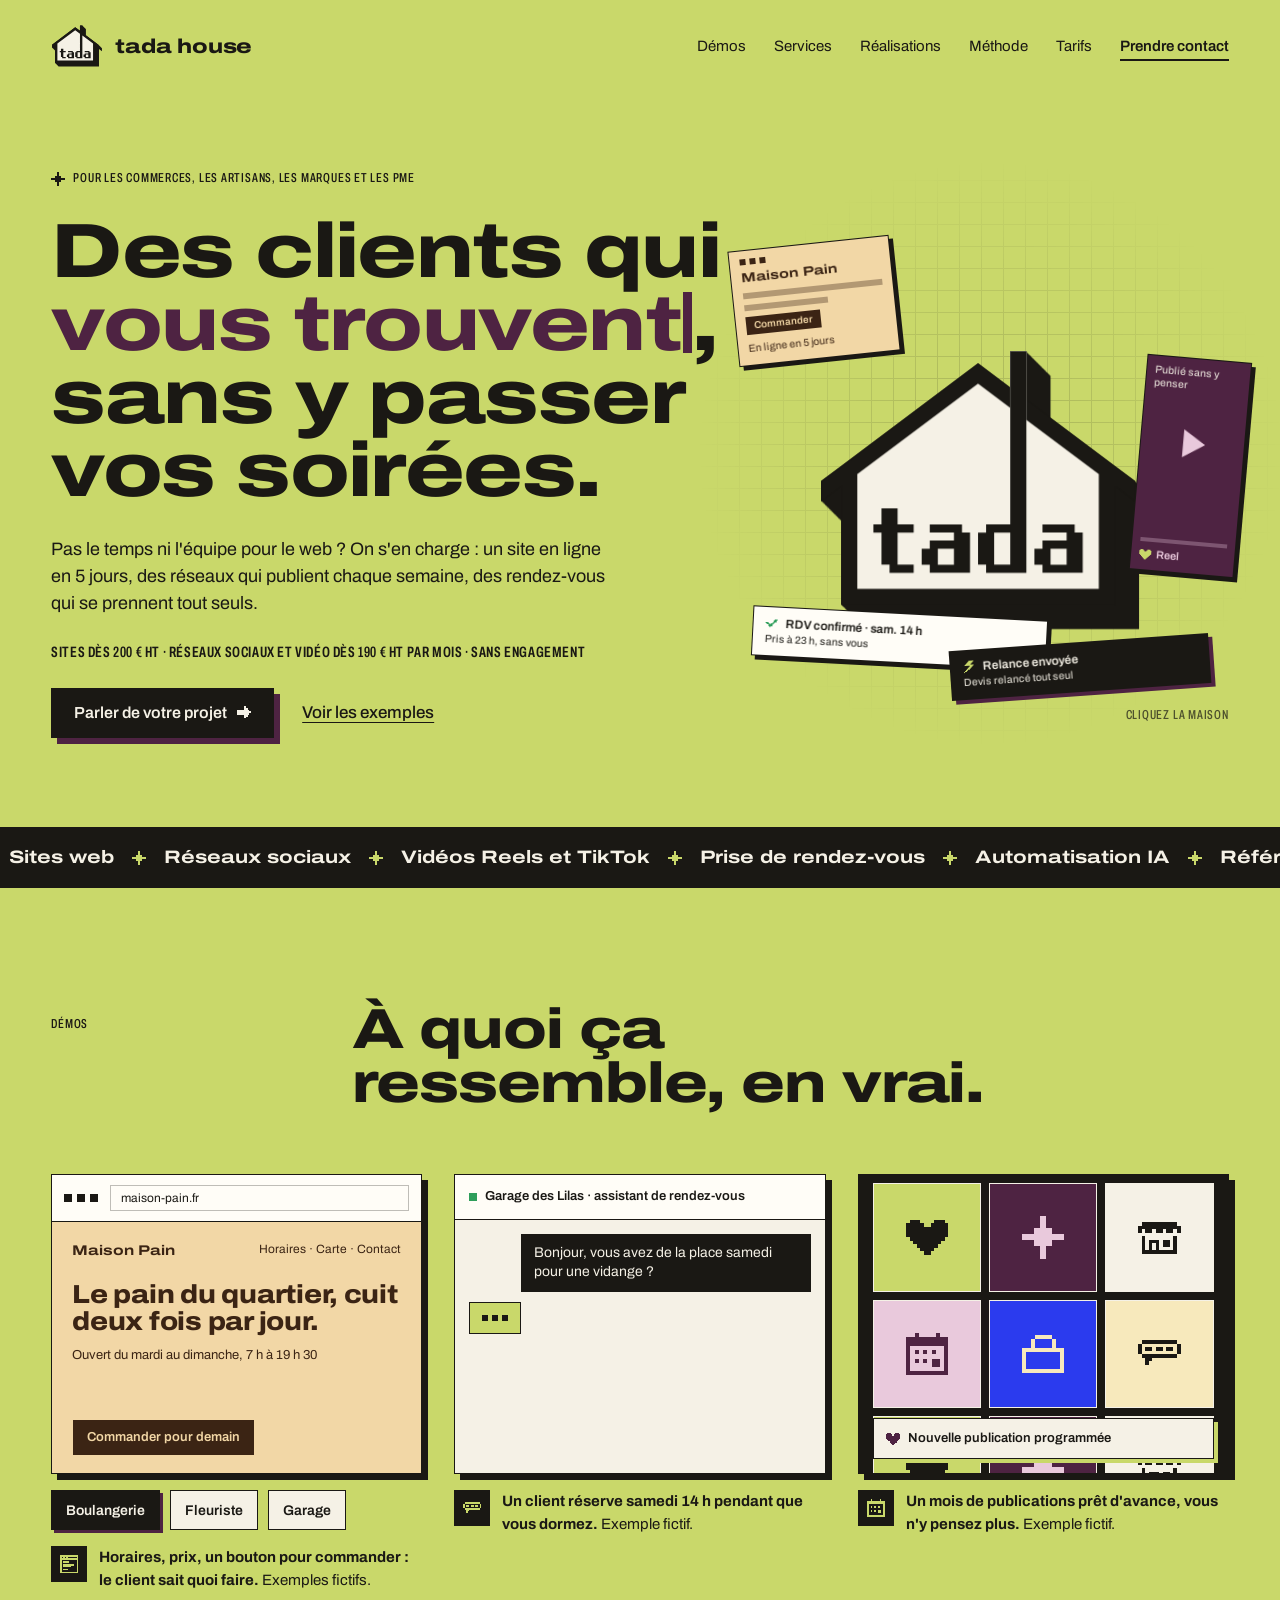
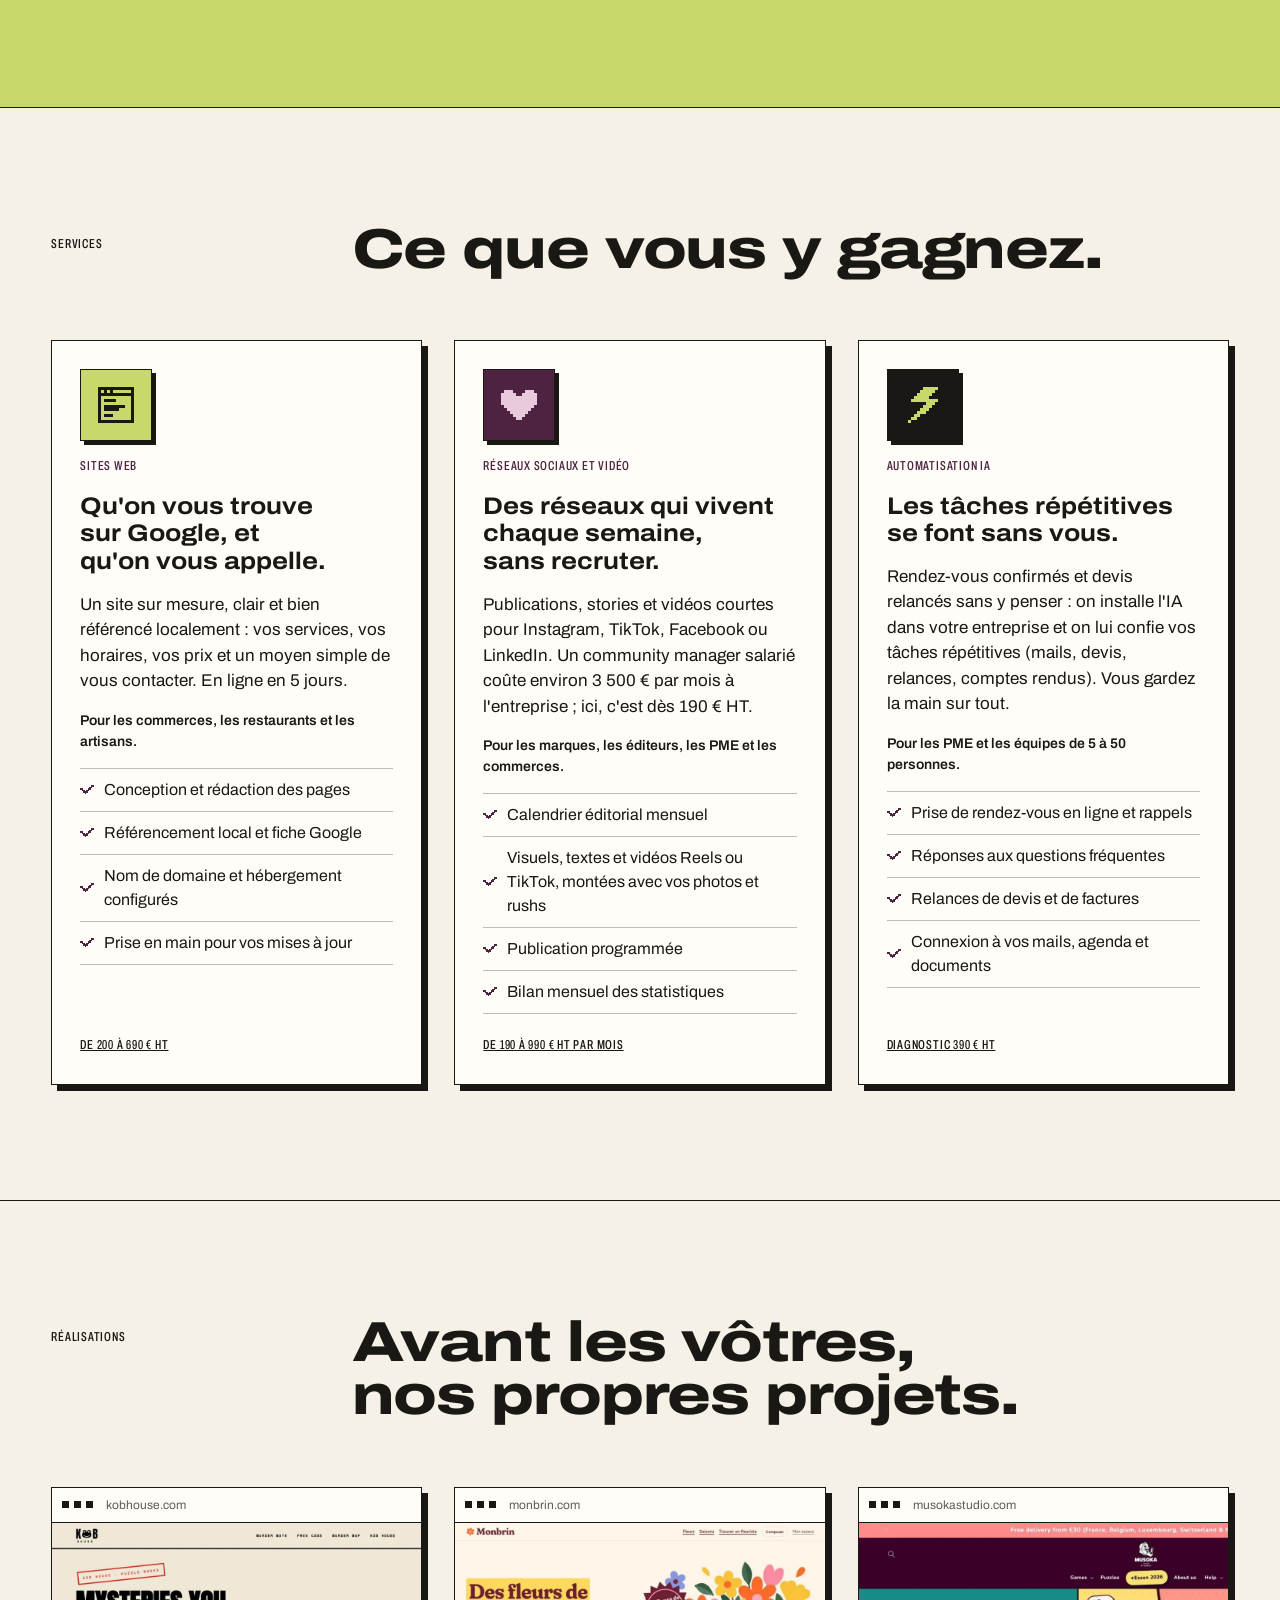
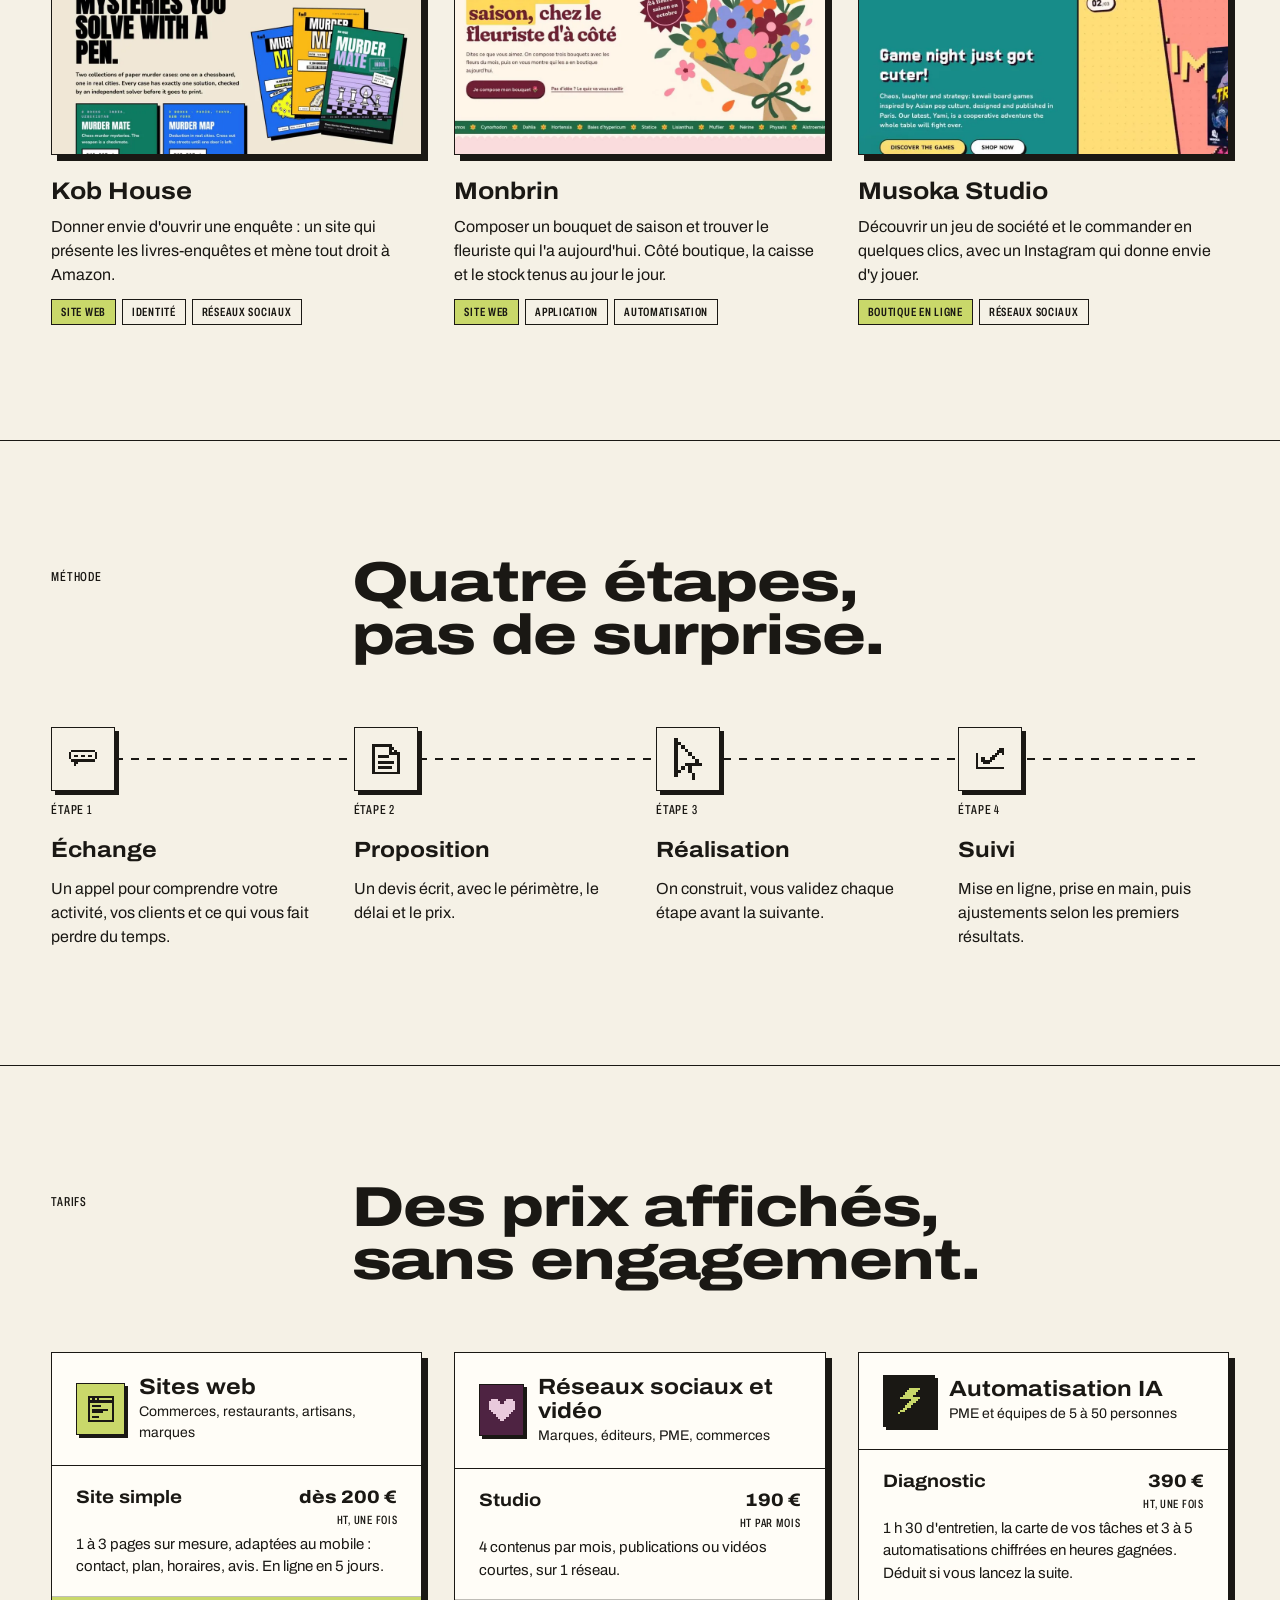
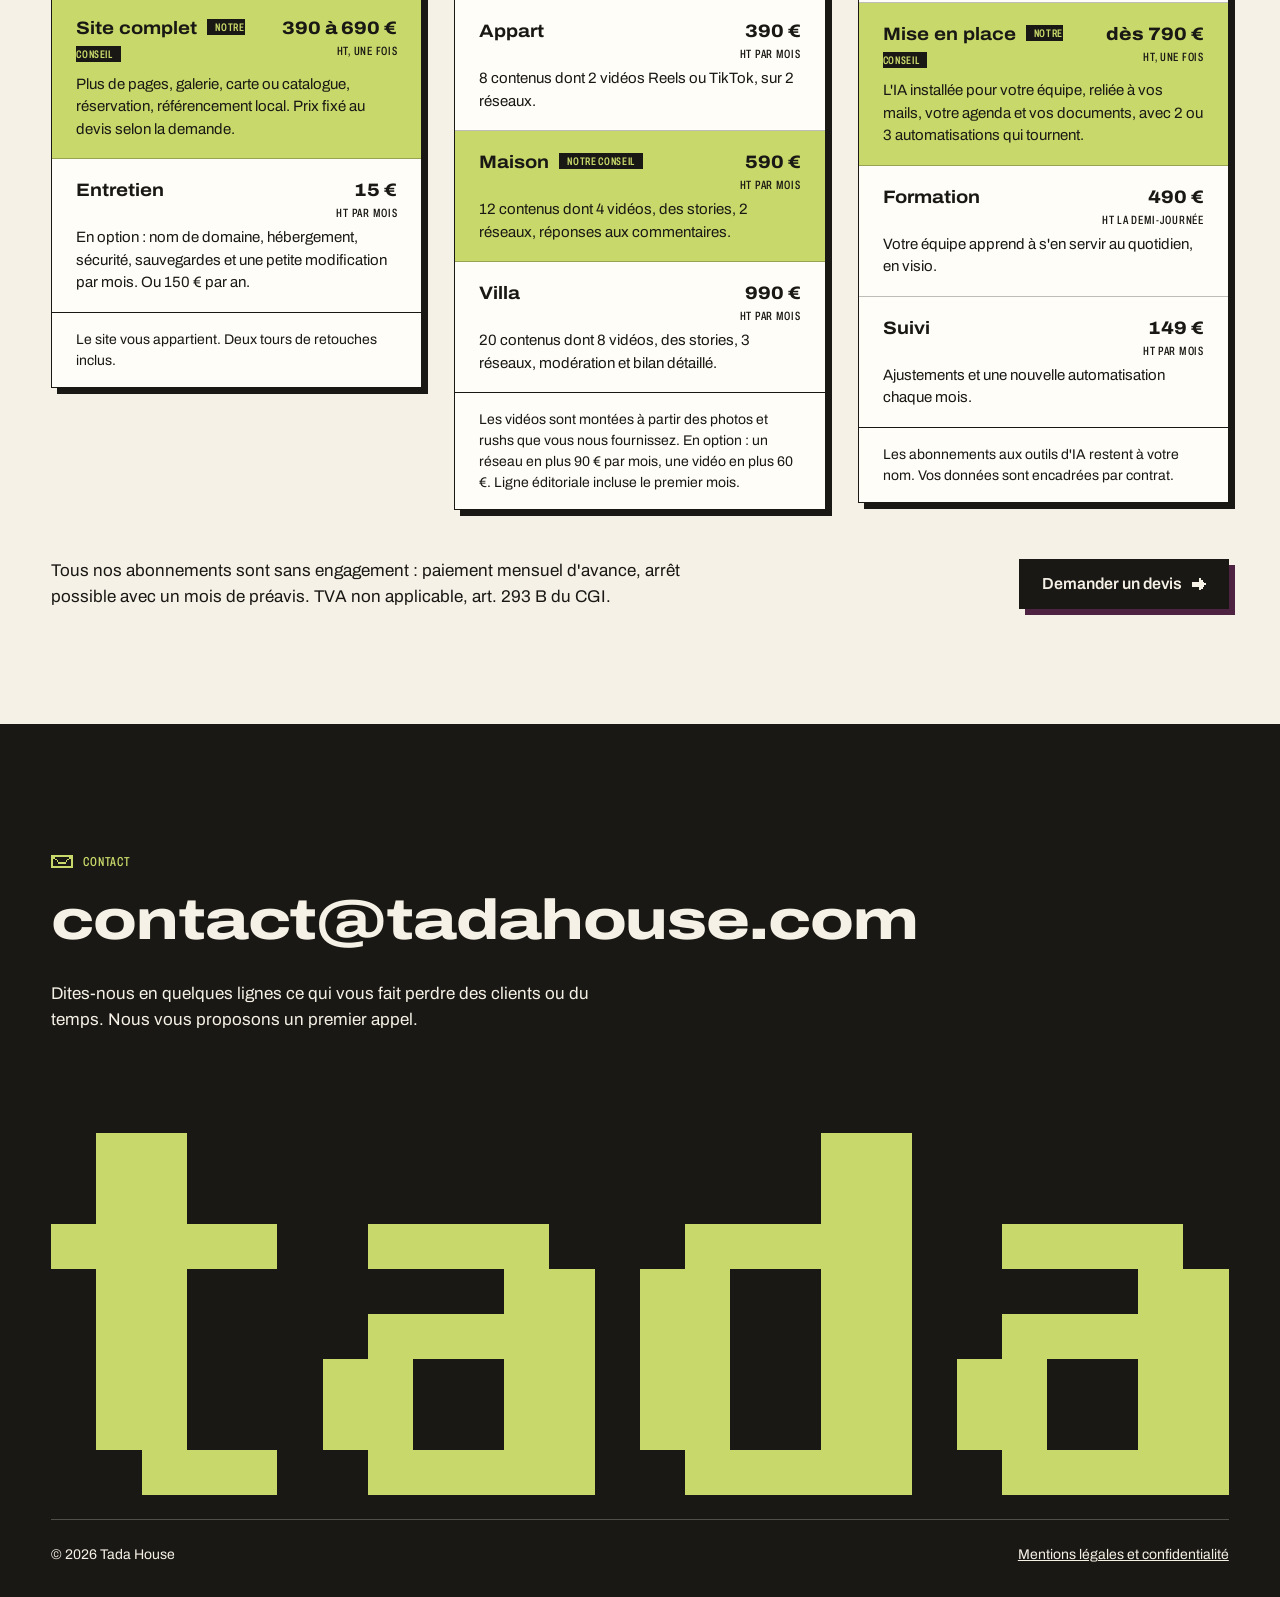
==== index.html @ f60d25a6 "Site vitrine Tada House, version 6 Co-Authored-By: Claude Opus 5.5 <noreply@anthropic.com> Claude-Se" ====
<!doctype html>
<html lang="fr">
<head>
<meta charset="utf-8">
<meta name="viewport" content="width=device-width, initial-scale=1">
<title>Tada House, sites web, réseaux sociaux et automatisation pour petites entreprises</title>
<meta name="description" content="Tada House crée les sites web, gère les réseaux sociaux et automatise la prise de rendez-vous des commerces, artisans et indépendants. Un seul interlocuteur.">
<link rel="canonical" href="https://tadahouse.com/">
<link rel="preload" href="/assets/fonts/archivo.woff2" as="font" type="font/woff2" crossorigin>
<link rel="stylesheet" href="/assets/style.css">
<link rel="icon" href="/favicon.svg" type="image/svg+xml">
<link rel="icon" href="/favicon-32.png" sizes="32x32" type="image/png">
<link rel="apple-touch-icon" href="/apple-touch-icon.png">
<meta name="theme-color" content="#C9D86A">
<meta property="og:type" content="website">
<meta property="og:locale" content="fr_FR">
<meta property="og:site_name" content="Tada House">
<meta property="og:title" content="Tada House, le numérique des petites entreprises">
<meta property="og:description" content="Sites web, réseaux sociaux et prise de rendez-vous automatisée pour les commerces, artisans et indépendants.">
<meta property="og:url" content="https://tadahouse.com/">
<meta property="og:image" content="https://tadahouse.com/assets/img/og.png">
<meta property="og:image:width" content="1200">
<meta property="og:image:height" content="630">
<meta name="twitter:card" content="summary_large_image">
<script type="application/ld+json">
{
  "@context": "https://schema.org",
  "@type": "Organization",
  "name": "Tada House",
  "url": "https://tadahouse.com/",
  "logo": "https://tadahouse.com/assets/img/icon-512.png",
  "email": "contact@tadahouse.com",
  "description": "Sites web, réseaux sociaux et automatisation pour les petites entreprises."
}
</script>
<script src="/assets/site.js" defer></script>
</head>
<body>
<a class="lien-evitement" href="#contenu">Aller au contenu</a>

<header class="accueil">
  <div class="conteneur entete">
    <a class="entete__logo" href="/" aria-label="Tada House, accueil">
      <img src="/assets/img/logo.svg" alt="" width="52" height="52">
      <span class="entete__nom">tada house</span>
    </a>
    <nav class="nav" aria-label="Navigation principale">
      <a class="nav__secondaire" href="#demos">Démos</a>
      <a class="nav__secondaire" href="#services">Services</a>
      <a class="nav__secondaire" href="#realisations">Réalisations</a>
      <a class="nav__secondaire" href="#methode">Méthode</a>
      <a class="nav__secondaire" href="#tarifs">Tarifs</a>
      <a class="nav__action" href="#contact">Prendre contact</a>
    </nav>
  </div>
  <div class="conteneur accroche">
    <div class="accroche__titre">
      <p class="legende accroche__sur"><svg class="icone" viewBox="0 0 7 7" width="14" height="14" shape-rendering="crispEdges" aria-hidden="true" focusable="false"><path fill="currentColor" d="M3 0h1v1h-1zM3 1h1v1h-1zM2 2h3v1h-3zM0 3h7v1h-7zM2 4h3v1h-3zM3 5h1v1h-1zM3 6h1v1h-1z"/></svg> Pour les commerces, les artisans, les marques et les PME</p>
      <h1 class="titre">Des clients qui <span class="insecable"><span class="mot-change" data-mots="vous trouvent|réservent|vous suivent|reviennent">vous trouvent</span>,</span> sans y passer vos soirées.</h1>
      <div class="accroche__texte">
        <p>Pas le temps ni l'équipe pour le web ? On s'en charge : un site en ligne en 5 jours, des réseaux qui publient chaque semaine, des rendez-vous qui se prennent tout seuls.</p>
        <p class="accroche__prix">Sites dès 200 € HT · réseaux sociaux et vidéo dès 190 € HT par mois · sans engagement</p>
        <div class="actions">
          <a class="bouton" href="mailto:contact@tadahouse.com?subject=Mon%20projet">Parler de votre projet <svg class="icone" viewBox="0 0 8 7" width="16" height="14" shape-rendering="crispEdges" aria-hidden="true" focusable="false"><path fill="currentColor" d="M4 0h1v1h-1zM4 1h2v1h-2zM0 2h7v1h-7zM0 3h8v1h-8zM0 4h7v1h-7zM4 5h2v1h-2zM4 6h1v1h-1z"/></svg></a>
          <a href="#demos">Voir les exemples</a>
        </div>
      </div>
    </div>
    <div class="scene joue" data-scene style="--cheminee-x: 55.91%; --cheminee-y: 28.67%">
      <span class="scene__grille" aria-hidden="true"></span>
      <button class="scene__maison" type="button" data-confettis data-rejouer aria-label="Tada ! Rejouer l'animation"><svg class="maison-anim" viewBox="-4 -9 45 43.5" role="img" aria-label="Logo Tada House"><path class="m-volume" fill="var(--noir)" d="M0.00,12.75 L-2.50,14.62 L-2.50,17.12 L-2.40,17.05 L-2.40,17.23 L-2.30,17.15 L-2.30,17.32 L-2.20,17.25 L-2.20,17.43 L-2.10,17.35 L-2.10,17.52 L-2.00,17.45 L-2.00,17.62 L-1.90,17.55 L-1.90,17.73 L-1.80,17.65 L-1.80,17.82 L-1.70,17.75 L-1.70,17.93 L-1.60,17.85 L-1.60,18.02 L-1.50,17.95 L-1.50,18.12 L-1.40,18.05 L-1.40,18.23 L-1.30,18.15 L-1.30,18.32 L-1.20,18.25 L-1.20,18.43 L-1.10,18.35 L-1.10,18.52 L-1.00,18.45 L-1.00,18.62 L-0.90,18.55 L-0.90,18.73 L-0.80,18.65 L-0.80,18.82 L-0.70,18.75 L-0.70,18.93 L-0.60,18.85 L-0.60,19.02 L-0.50,18.95 L-0.50,19.12 L-0.40,19.05 L-0.40,19.23 L-0.30,19.15 L-0.30,19.32 L-0.20,19.25 L-0.20,19.43 L-0.10,19.35 L-0.10,19.52 L0.00,19.45 L0.00,19.62 L0.00,30.00 L0.10,30.00 L0.10,30.10 L0.20,30.10 L0.20,30.20 L0.30,30.20 L0.30,30.30 L0.40,30.30 L0.40,30.40 L0.50,30.40 L0.50,30.50 L0.60,30.50 L0.60,30.60 L0.70,30.60 L0.70,30.70 L0.80,30.70 L0.80,30.80 L0.90,30.80 L0.90,30.90 L1.00,30.90 L1.00,31.00 L1.10,31.00 L1.10,31.10 L1.20,31.10 L1.20,31.20 L1.30,31.20 L1.30,31.30 L1.40,31.30 L1.40,31.40 L1.50,31.40 L1.50,31.50 L1.60,31.50 L1.60,31.60 L1.70,31.60 L1.70,31.70 L1.80,31.70 L1.80,31.80 L1.90,31.80 L1.90,31.90 L2.00,31.90 L2.00,32.00 L2.10,32.00 L2.10,32.10 L2.20,32.10 L2.20,32.20 L2.30,32.20 L2.30,32.30 L2.40,32.30 L2.40,32.40 L2.50,32.40 L2.50,32.50 L2.60,32.50 L2.60,32.60 L2.70,32.60 L2.70,32.70 L2.80,32.70 L2.80,32.80 L2.90,32.80 L2.90,32.90 L3.00,32.90 L3.00,33.00 L37.00,33.00 L37.00,18.25 L39.50,20.12 L39.50,17.62 L39.40,17.55 L39.40,17.52 L39.30,17.45 L39.30,17.43 L39.20,17.35 L39.20,17.32 L39.10,17.25 L39.10,17.23 L39.00,17.15 L39.00,17.12 L38.90,17.05 L38.90,17.02 L38.80,16.95 L38.80,16.93 L38.70,16.85 L38.70,16.82 L38.60,16.75 L38.60,16.73 L38.50,16.65 L38.50,16.62 L38.40,16.55 L38.40,16.52 L38.30,16.45 L38.30,16.43 L38.20,16.35 L38.20,16.32 L38.10,16.25 L38.10,16.23 L38.00,16.15 L38.00,16.12 L37.90,16.05 L37.90,16.02 L37.80,15.95 L37.80,15.93 L37.70,15.85 L37.70,15.82 L37.60,15.75 L37.60,15.72 L37.50,15.65 L37.50,15.62 L37.40,15.55 L37.40,15.53 L37.30,15.45 L37.30,15.43 L37.20,15.35 L37.20,15.32 L37.10,15.25 L37.10,15.22 L37.00,15.15 L37.00,15.12 L36.90,15.05 L36.90,15.03 L36.80,14.95 L36.80,14.93 L36.70,14.85 L36.70,14.82 L36.60,14.75 L36.60,14.72 L36.50,14.65 L36.50,14.62 L34.00,12.75 L26.00,6.75 L26.00,1.50 L25.90,1.50 L25.90,1.40 L25.80,1.40 L25.80,1.30 L25.70,1.30 L25.70,1.20 L25.60,1.20 L25.60,1.10 L25.50,1.10 L25.50,1.00 L25.40,1.00 L25.40,0.90 L25.30,0.90 L25.30,0.80 L25.20,0.80 L25.20,0.70 L25.10,0.70 L25.10,0.60 L25.00,0.60 L25.00,0.50 L24.90,0.50 L24.90,0.40 L24.80,0.40 L24.80,0.30 L24.70,0.30 L24.70,0.20 L24.60,0.20 L24.60,0.10 L24.50,0.10 L24.50,0.00 L24.40,0.00 L24.40,-0.10 L24.30,-0.10 L24.30,-0.20 L24.20,-0.20 L24.20,-0.30 L24.10,-0.30 L24.10,-0.40 L24.00,-0.40 L24.00,-0.50 L23.90,-0.50 L23.90,-0.60 L23.80,-0.60 L23.80,-0.70 L23.70,-0.70 L23.70,-0.80 L23.60,-0.80 L23.60,-0.90 L23.50,-0.90 L23.50,-1.00 L23.40,-1.00 L23.40,-1.10 L23.30,-1.10 L23.30,-1.20 L23.20,-1.20 L23.20,-1.30 L23.10,-1.30 L23.10,-1.40 L23.00,-1.40 L23.00,-1.50 L21.00,-1.50 L21.00,3.00 L17.00,0.00Z"/><path class="m-contour" fill="var(--noir)" d="M23.00,-1.50 L21.00,-1.50 L21.00,3.00 L17.00,0.00 L0.00,12.75 L-2.50,14.62 L-2.50,17.12 L0.00,15.25 L0.00,30.00 L34.00,30.00 L34.00,15.25 L36.50,17.12 L36.50,14.62 L34.00,12.75 L23.00,4.50Z"/><path class="m-facade" fill="var(--creme)" fill-rule="evenodd" d="M32.00,13.75 L23.00,7.00 L23.00,-1.50 L21.00,-1.50 L21.00,5.50 L17.00,2.50 L2.00,13.75 L2.00,28.00 L32.00,28.00Z"/><path class="m-lettre m-lettre--1" fill="var(--noir)" d="M5.00,24.00 L5.00,25.00 L6.00,25.00 L6.00,26.00 L7.00,26.00 L8.00,26.00 L9.00,26.00 L9.00,25.00 L8.00,25.00 L7.00,25.00 L7.00,24.00 L7.00,23.00 L7.00,22.00 L7.00,21.00 L8.00,21.00 L9.00,21.00 L9.00,20.00 L8.00,20.00 L7.00,20.00 L7.00,19.00 L7.00,18.00 L6.00,18.00 L5.00,18.00 L5.00,19.00 L5.00,20.00 L4.00,20.00 L4.00,21.00 L5.00,21.00 L5.00,22.00 L5.00,23.00Z"/><path class="m-lettre m-lettre--2" fill="var(--noir)" d="M11.00,26.00 L12.00,26.00 L13.00,26.00 L14.00,26.00 L15.00,26.00 L16.00,26.00 L16.00,25.00 L16.00,24.00 L16.00,23.00 L16.00,22.00 L16.00,21.00 L15.00,21.00 L15.00,20.00 L14.00,20.00 L13.00,20.00 L12.00,20.00 L11.00,20.00 L11.00,21.00 L12.00,21.00 L13.00,21.00 L14.00,21.00 L14.00,22.00 L13.00,22.00 L12.00,22.00 L11.00,22.00 L11.00,23.00 L10.00,23.00 L10.00,24.00 L10.00,25.00 L11.00,25.00ZM14.00,23.00 L14.00,24.00 L14.00,25.00 L13.00,25.00 L12.00,25.00 L12.00,24.00 L12.00,23.00 L13.00,23.00Z"/><path class="m-lettre m-lettre--3" fill="var(--noir)" d="M21.00,18.50 L21.00,19.00 L21.00,20.00 L20.00,20.00 L19.00,20.00 L18.00,20.00 L18.00,21.00 L17.00,21.00 L17.00,22.00 L17.00,23.00 L17.00,24.00 L17.00,25.00 L18.00,25.00 L18.00,26.00 L19.00,26.00 L20.00,26.00 L21.00,26.00 L22.00,26.00 L23.00,26.00 L23.00,25.00 L23.00,24.00 L23.00,23.00 L23.00,22.00 L23.00,21.00 L23.00,20.00 L23.00,19.00 L23.00,18.50 L23.00,18.00 L23.00,-1.50 L21.00,-1.50 L21.00,18.00ZM19.00,21.00 L20.00,21.00 L21.00,21.00 L21.00,22.00 L21.00,23.00 L21.00,24.00 L21.00,25.00 L20.00,25.00 L19.00,25.00 L19.00,24.00 L19.00,23.00 L19.00,22.00Z"/><path class="m-lettre m-lettre--4" fill="var(--noir)" d="M28.00,26.00 L29.00,26.00 L30.00,26.00 L30.00,25.00 L30.00,24.00 L30.00,23.00 L30.00,22.00 L30.00,21.00 L29.00,21.00 L29.00,20.00 L28.00,20.00 L27.00,20.00 L26.00,20.00 L25.00,20.00 L25.00,21.00 L26.00,21.00 L27.00,21.00 L28.00,21.00 L28.00,22.00 L27.00,22.00 L26.00,22.00 L25.00,22.00 L25.00,23.00 L24.00,23.00 L24.00,24.00 L24.00,25.00 L25.00,25.00 L25.00,26.00 L26.00,26.00 L27.00,26.00ZM26.00,23.00 L27.00,23.00 L28.00,23.00 L28.00,24.00 L28.00,25.00 L27.00,25.00 L26.00,25.00 L26.00,24.00Z"/></svg></button>
      <span class="fumee" aria-hidden="true"><i></i><i></i><i></i><i></i></span>
      <span class="scene__tada" aria-hidden="true">tada!</span>
      <div class="flottant flottant--site" aria-hidden="true">
        <span class="fl-barre"><i></i><i></i><i></i></span>
        <b>Maison Pain</b>
        <span class="fl-ligne"></span><span class="fl-ligne fl-ligne--courte"></span>
        <span class="fl-bouton">Commander</span>
        <em class="fl-legende">En ligne en 5 jours</em>
      </div>
      <div class="flottant flottant--reel" aria-hidden="true">
        <span class="fl-play"></span>
        <em class="fl-legende">Publié sans y penser</em>
        <span class="fl-progression"><i></i></span>
        <span class="fl-coeur"><svg class="icone" viewBox="0 0 12 12" width="24" height="24" shape-rendering="crispEdges" aria-hidden="true" focusable="false"><path fill="currentColor" d="M1 1h3v1h-3zM8 1h3v1h-3zM0 2h5v1h-5zM7 2h5v1h-5zM0 3h12v1h-12zM0 4h12v1h-12zM0 5h12v1h-12zM1 6h10v1h-10zM2 7h8v1h-8zM3 8h6v1h-6zM4 9h4v1h-4zM5 10h2v1h-2z"/></svg> Reel</span>
      </div>
      <div class="flottant flottant--rdv" aria-hidden="true"><svg class="icone" viewBox="0 0 9 6" width="18" height="12" shape-rendering="crispEdges" aria-hidden="true" focusable="false"><path fill="currentColor" d="M7 0h2v1h-2zM6 1h2v1h-2zM0 2h2v1h-2zM5 2h2v1h-2zM1 3h2v1h-2zM4 3h2v1h-2zM2 4h3v1h-3zM3 5h1v1h-1z"/></svg> RDV confirmé · sam. 14 h<em class="fl-legende">Pris à 23 h, sans vous</em></div>
      <div class="flottant flottant--ia" aria-hidden="true"><svg class="icone" viewBox="0 0 12 12" width="24" height="24" shape-rendering="crispEdges" aria-hidden="true" focusable="false"><path fill="currentColor" d="M6 0h5v1h-5zM5 1h5v1h-5zM4 2h5v1h-5zM3 3h5v1h-5zM2 4h9v1h-9zM7 5h3v1h-3zM6 6h3v1h-3zM5 7h3v1h-3zM4 8h3v1h-3zM3 9h2v1h-2zM2 10h2v1h-2zM1 11h1v1h-1z"/></svg> Relance envoyée<em class="fl-legende">Devis relancé tout seul</em></div>
      <span class="scene__note legende" aria-hidden="true">Cliquez la maison</span>
    </div>
  </div>
</header>

<div class="bandeau" aria-hidden="true">
  <div class="bandeau__piste">
    <span>Sites web <svg class="icone" viewBox="0 0 7 7" width="14" height="14" shape-rendering="crispEdges" aria-hidden="true" focusable="false"><path fill="currentColor" d="M3 0h1v1h-1zM3 1h1v1h-1zM2 2h3v1h-3zM0 3h7v1h-7zM2 4h3v1h-3zM3 5h1v1h-1zM3 6h1v1h-1z"/></svg> Réseaux sociaux <svg class="icone" viewBox="0 0 7 7" width="14" height="14" shape-rendering="crispEdges" aria-hidden="true" focusable="false"><path fill="currentColor" d="M3 0h1v1h-1zM3 1h1v1h-1zM2 2h3v1h-3zM0 3h7v1h-7zM2 4h3v1h-3zM3 5h1v1h-1zM3 6h1v1h-1z"/></svg> Vidéos Reels et TikTok <svg class="icone" viewBox="0 0 7 7" width="14" height="14" shape-rendering="crispEdges" aria-hidden="true" focusable="false"><path fill="currentColor" d="M3 0h1v1h-1zM3 1h1v1h-1zM2 2h3v1h-3zM0 3h7v1h-7zM2 4h3v1h-3zM3 5h1v1h-1zM3 6h1v1h-1z"/></svg> Prise de rendez-vous <svg class="icone" viewBox="0 0 7 7" width="14" height="14" shape-rendering="crispEdges" aria-hidden="true" focusable="false"><path fill="currentColor" d="M3 0h1v1h-1zM3 1h1v1h-1zM2 2h3v1h-3zM0 3h7v1h-7zM2 4h3v1h-3zM3 5h1v1h-1zM3 6h1v1h-1z"/></svg> Automatisation IA <svg class="icone" viewBox="0 0 7 7" width="14" height="14" shape-rendering="crispEdges" aria-hidden="true" focusable="false"><path fill="currentColor" d="M3 0h1v1h-1zM3 1h1v1h-1zM2 2h3v1h-3zM0 3h7v1h-7zM2 4h3v1h-3zM3 5h1v1h-1zM3 6h1v1h-1z"/></svg> Référencement local <svg class="icone" viewBox="0 0 7 7" width="14" height="14" shape-rendering="crispEdges" aria-hidden="true" focusable="false"><path fill="currentColor" d="M3 0h1v1h-1zM3 1h1v1h-1zM2 2h3v1h-3zM0 3h7v1h-7zM2 4h3v1h-3zM3 5h1v1h-1zM3 6h1v1h-1z"/></svg> Fiche Google <svg class="icone" viewBox="0 0 7 7" width="14" height="14" shape-rendering="crispEdges" aria-hidden="true" focusable="false"><path fill="currentColor" d="M3 0h1v1h-1zM3 1h1v1h-1zM2 2h3v1h-3zM0 3h7v1h-7zM2 4h3v1h-3zM3 5h1v1h-1zM3 6h1v1h-1z"/></svg> Relances automatiques <svg class="icone" viewBox="0 0 7 7" width="14" height="14" shape-rendering="crispEdges" aria-hidden="true" focusable="false"><path fill="currentColor" d="M3 0h1v1h-1zM3 1h1v1h-1zM2 2h3v1h-3zM0 3h7v1h-7zM2 4h3v1h-3zM3 5h1v1h-1zM3 6h1v1h-1z"/></svg> </span>
    <span>Sites web <svg class="icone" viewBox="0 0 7 7" width="14" height="14" shape-rendering="crispEdges" aria-hidden="true" focusable="false"><path fill="currentColor" d="M3 0h1v1h-1zM3 1h1v1h-1zM2 2h3v1h-3zM0 3h7v1h-7zM2 4h3v1h-3zM3 5h1v1h-1zM3 6h1v1h-1z"/></svg> Réseaux sociaux <svg class="icone" viewBox="0 0 7 7" width="14" height="14" shape-rendering="crispEdges" aria-hidden="true" focusable="false"><path fill="currentColor" d="M3 0h1v1h-1zM3 1h1v1h-1zM2 2h3v1h-3zM0 3h7v1h-7zM2 4h3v1h-3zM3 5h1v1h-1zM3 6h1v1h-1z"/></svg> Vidéos Reels et TikTok <svg class="icone" viewBox="0 0 7 7" width="14" height="14" shape-rendering="crispEdges" aria-hidden="true" focusable="false"><path fill="currentColor" d="M3 0h1v1h-1zM3 1h1v1h-1zM2 2h3v1h-3zM0 3h7v1h-7zM2 4h3v1h-3zM3 5h1v1h-1zM3 6h1v1h-1z"/></svg> Prise de rendez-vous <svg class="icone" viewBox="0 0 7 7" width="14" height="14" shape-rendering="crispEdges" aria-hidden="true" focusable="false"><path fill="currentColor" d="M3 0h1v1h-1zM3 1h1v1h-1zM2 2h3v1h-3zM0 3h7v1h-7zM2 4h3v1h-3zM3 5h1v1h-1zM3 6h1v1h-1z"/></svg> Automatisation IA <svg class="icone" viewBox="0 0 7 7" width="14" height="14" shape-rendering="crispEdges" aria-hidden="true" focusable="false"><path fill="currentColor" d="M3 0h1v1h-1zM3 1h1v1h-1zM2 2h3v1h-3zM0 3h7v1h-7zM2 4h3v1h-3zM3 5h1v1h-1zM3 6h1v1h-1z"/></svg> Référencement local <svg class="icone" viewBox="0 0 7 7" width="14" height="14" shape-rendering="crispEdges" aria-hidden="true" focusable="false"><path fill="currentColor" d="M3 0h1v1h-1zM3 1h1v1h-1zM2 2h3v1h-3zM0 3h7v1h-7zM2 4h3v1h-3zM3 5h1v1h-1zM3 6h1v1h-1z"/></svg> Fiche Google <svg class="icone" viewBox="0 0 7 7" width="14" height="14" shape-rendering="crispEdges" aria-hidden="true" focusable="false"><path fill="currentColor" d="M3 0h1v1h-1zM3 1h1v1h-1zM2 2h3v1h-3zM0 3h7v1h-7zM2 4h3v1h-3zM3 5h1v1h-1zM3 6h1v1h-1z"/></svg> Relances automatiques <svg class="icone" viewBox="0 0 7 7" width="14" height="14" shape-rendering="crispEdges" aria-hidden="true" focusable="false"><path fill="currentColor" d="M3 0h1v1h-1zM3 1h1v1h-1zM2 2h3v1h-3zM0 3h7v1h-7zM2 4h3v1h-3zM3 5h1v1h-1zM3 6h1v1h-1z"/></svg> </span>
  </div>
</div>

<main id="contenu">

  <section class="section section--pistache" id="demos" aria-labelledby="demos-titre">
    <div class="conteneur">
      <div class="section__tete apparition">
        <span class="legende">Démos</span>
        <h2 class="titre" id="demos-titre">À quoi ça ressemble, en vrai.</h2>
      </div>
      <div class="demos">

        <figure class="demo apparition">
          <div class="demo__ecran demo-site" data-demo-site>
            <div class="navigateur">
              <span class="navigateur__points" aria-hidden="true"><i></i><i></i><i></i></span>
              <span class="navigateur__adresse" data-site-adresse>maison-pain.fr</span>
            </div>
            <div class="mini-site" data-site-theme="pain">
              <div class="mini-site__nav"><b data-site-nom>Maison Pain</b><span>Horaires · Carte · Contact</span></div>
              <p class="mini-site__titre" data-site-titre>Le pain du quartier, cuit deux fois par jour.</p>
              <p class="mini-site__info" data-site-info>Ouvert du mardi au dimanche, 7 h à 19 h 30</p>
              <span class="mini-site__bouton" data-site-bouton>Commander pour demain</span>
            </div>
          </div>
          <div class="demo__onglets" role="group" aria-label="Choisir un exemple de site">
            <button type="button" class="onglet" aria-pressed="true" data-site="pain">Boulangerie</button>
            <button type="button" class="onglet" aria-pressed="false" data-site="fleur">Fleuriste</button>
            <button type="button" class="onglet" aria-pressed="false" data-site="garage">Garage</button>
          </div>
          <figcaption><span class="demo__icone"><svg class="icone" viewBox="0 0 12 12" width="24" height="24" shape-rendering="crispEdges" aria-hidden="true" focusable="false"><path fill="currentColor" d="M0 0h12v1h-12zM0 1h1v1h-1zM2 1h1v1h-1zM4 1h1v1h-1zM11 1h1v1h-1zM0 2h12v1h-12zM0 3h1v1h-1zM11 3h1v1h-1zM0 4h1v1h-1zM2 4h4v1h-4zM11 4h1v1h-1zM0 5h1v1h-1zM11 5h1v1h-1zM0 6h1v1h-1zM2 6h7v1h-7zM11 6h1v1h-1zM0 7h1v1h-1zM2 7h5v1h-5zM11 7h1v1h-1zM0 8h1v1h-1zM11 8h1v1h-1zM0 9h1v1h-1zM2 9h3v1h-3zM11 9h1v1h-1zM0 10h1v1h-1zM11 10h1v1h-1zM0 11h12v1h-12z"/></svg></span><span><b>Horaires, prix, un bouton pour commander : le client sait quoi faire.</b> Exemples fictifs.</span></figcaption>
        </figure>

        <figure class="demo apparition">
          <div class="demo__ecran demo-rdv">
            <div class="discussion__entete"><span class="pastille" aria-hidden="true"></span>Garage des Lilas · assistant de rendez-vous</div>
            <ol class="discussion" data-discussion aria-live="off">
              <li class="message message--client">Bonjour, vous avez de la place samedi pour une vidange ?</li>
              <li class="message message--auto">Bonjour ! Samedi, il reste 9 h 30 ou 14 h. Lequel vous arrange ?</li>
              <li class="message message--client">14 h, parfait.</li>
              <li class="message message--auto">C'est réservé pour samedi 14 h. Vous recevrez un rappel la veille.</li>
            </ol>
          </div>
          <figcaption><span class="demo__icone"><svg class="icone" viewBox="0 0 12 8" width="24" height="16" shape-rendering="crispEdges" aria-hidden="true" focusable="false"><path fill="currentColor" d="M1 0h10v1h-10zM0 1h1v1h-1zM11 1h1v1h-1zM0 2h1v1h-1zM2 2h2v1h-2zM5 2h2v1h-2zM8 2h2v1h-2zM11 2h1v1h-1zM0 3h1v1h-1zM11 3h1v1h-1zM1 4h10v1h-10zM2 5h2v1h-2zM2 6h1v1h-1z"/></svg></span><span><b>Un client réserve samedi 14 h pendant que vous dormez.</b> Exemple fictif.</span></figcaption>
        </figure>

        <figure class="demo apparition">
          <div class="demo__ecran demo-reseaux">
            <div class="fil">
              <div class="fil__piste">
                <span class="post post--1"><svg class="icone" viewBox="0 0 12 12" width="24" height="24" shape-rendering="crispEdges" aria-hidden="true" focusable="false"><path fill="currentColor" d="M1 1h3v1h-3zM8 1h3v1h-3zM0 2h5v1h-5zM7 2h5v1h-5zM0 3h12v1h-12zM0 4h12v1h-12zM0 5h12v1h-12zM1 6h10v1h-10zM2 7h8v1h-8zM3 8h6v1h-6zM4 9h4v1h-4zM5 10h2v1h-2z"/></svg></span><span class="post post--2"><svg class="icone" viewBox="0 0 7 7" width="14" height="14" shape-rendering="crispEdges" aria-hidden="true" focusable="false"><path fill="currentColor" d="M3 0h1v1h-1zM3 1h1v1h-1zM2 2h3v1h-3zM0 3h7v1h-7zM2 4h3v1h-3zM3 5h1v1h-1zM3 6h1v1h-1z"/></svg></span><span class="post post--3"><svg class="icone" viewBox="0 0 12 9" width="24" height="18" shape-rendering="crispEdges" aria-hidden="true" focusable="false"><path fill="currentColor" d="M1 0h10v1h-10zM0 1h12v1h-12zM0 2h1v1h-1zM2 2h2v1h-2zM5 2h2v1h-2zM8 2h2v1h-2zM11 2h1v1h-1zM1 4h1v1h-1zM10 4h1v1h-1zM1 5h1v1h-1zM3 5h3v1h-3zM7 5h2v1h-2zM10 5h1v1h-1zM1 6h1v1h-1zM3 6h1v1h-1zM5 6h1v1h-1zM7 6h2v1h-2zM10 6h1v1h-1zM1 7h1v1h-1zM3 7h1v1h-1zM5 7h1v1h-1zM10 7h1v1h-1zM1 8h10v1h-10z"/></svg></span>
                <span class="post post--4"><svg class="icone" viewBox="0 0 10 10" width="20" height="20" shape-rendering="crispEdges" aria-hidden="true" focusable="false"><path fill="currentColor" d="M2 0h1v1h-1zM7 0h1v1h-1zM0 1h10v1h-10zM0 2h10v1h-10zM0 3h1v1h-1zM9 3h1v1h-1zM0 4h1v1h-1zM2 4h1v1h-1zM4 4h1v1h-1zM6 4h1v1h-1zM9 4h1v1h-1zM0 5h1v1h-1zM9 5h1v1h-1zM0 6h1v1h-1zM2 6h1v1h-1zM4 6h1v1h-1zM6 6h2v1h-2zM9 6h1v1h-1zM0 7h1v1h-1zM6 7h2v1h-2zM9 7h1v1h-1zM0 8h1v1h-1zM9 8h1v1h-1zM0 9h10v1h-10z"/></svg></span><span class="post post--5"><svg class="icone" viewBox="0 0 10 9" width="20" height="18" shape-rendering="crispEdges" aria-hidden="true" focusable="false"><path fill="currentColor" d="M3 0h4v1h-4zM2 1h1v1h-1zM7 1h1v1h-1zM2 2h1v1h-1zM7 2h1v1h-1zM0 3h10v1h-10zM0 4h1v1h-1zM9 4h1v1h-1zM0 5h1v1h-1zM9 5h1v1h-1zM0 6h1v1h-1zM9 6h1v1h-1zM0 7h1v1h-1zM9 7h1v1h-1zM0 8h10v1h-10z"/></svg></span><span class="post post--6"><svg class="icone" viewBox="0 0 12 8" width="24" height="16" shape-rendering="crispEdges" aria-hidden="true" focusable="false"><path fill="currentColor" d="M1 0h10v1h-10zM0 1h1v1h-1zM11 1h1v1h-1zM0 2h1v1h-1zM2 2h2v1h-2zM5 2h2v1h-2zM8 2h2v1h-2zM11 2h1v1h-1zM0 3h1v1h-1zM11 3h1v1h-1zM1 4h10v1h-10zM2 5h2v1h-2zM2 6h1v1h-1z"/></svg></span>
                <span class="post post--1"><svg class="icone" viewBox="0 0 12 12" width="24" height="24" shape-rendering="crispEdges" aria-hidden="true" focusable="false"><path fill="currentColor" d="M1 1h3v1h-3zM8 1h3v1h-3zM0 2h5v1h-5zM7 2h5v1h-5zM0 3h12v1h-12zM0 4h12v1h-12zM0 5h12v1h-12zM1 6h10v1h-10zM2 7h8v1h-8zM3 8h6v1h-6zM4 9h4v1h-4zM5 10h2v1h-2z"/></svg></span><span class="post post--2"><svg class="icone" viewBox="0 0 7 7" width="14" height="14" shape-rendering="crispEdges" aria-hidden="true" focusable="false"><path fill="currentColor" d="M3 0h1v1h-1zM3 1h1v1h-1zM2 2h3v1h-3zM0 3h7v1h-7zM2 4h3v1h-3zM3 5h1v1h-1zM3 6h1v1h-1z"/></svg></span><span class="post post--3"><svg class="icone" viewBox="0 0 12 9" width="24" height="18" shape-rendering="crispEdges" aria-hidden="true" focusable="false"><path fill="currentColor" d="M1 0h10v1h-10zM0 1h12v1h-12zM0 2h1v1h-1zM2 2h2v1h-2zM5 2h2v1h-2zM8 2h2v1h-2zM11 2h1v1h-1zM1 4h1v1h-1zM10 4h1v1h-1zM1 5h1v1h-1zM3 5h3v1h-3zM7 5h2v1h-2zM10 5h1v1h-1zM1 6h1v1h-1zM3 6h1v1h-1zM5 6h1v1h-1zM7 6h2v1h-2zM10 6h1v1h-1zM1 7h1v1h-1zM3 7h1v1h-1zM5 7h1v1h-1zM10 7h1v1h-1zM1 8h10v1h-10z"/></svg></span>
                <span class="post post--4"><svg class="icone" viewBox="0 0 10 10" width="20" height="20" shape-rendering="crispEdges" aria-hidden="true" focusable="false"><path fill="currentColor" d="M2 0h1v1h-1zM7 0h1v1h-1zM0 1h10v1h-10zM0 2h10v1h-10zM0 3h1v1h-1zM9 3h1v1h-1zM0 4h1v1h-1zM2 4h1v1h-1zM4 4h1v1h-1zM6 4h1v1h-1zM9 4h1v1h-1zM0 5h1v1h-1zM9 5h1v1h-1zM0 6h1v1h-1zM2 6h1v1h-1zM4 6h1v1h-1zM6 6h2v1h-2zM9 6h1v1h-1zM0 7h1v1h-1zM6 7h2v1h-2zM9 7h1v1h-1zM0 8h1v1h-1zM9 8h1v1h-1zM0 9h10v1h-10z"/></svg></span><span class="post post--5"><svg class="icone" viewBox="0 0 10 9" width="20" height="18" shape-rendering="crispEdges" aria-hidden="true" focusable="false"><path fill="currentColor" d="M3 0h4v1h-4zM2 1h1v1h-1zM7 1h1v1h-1zM2 2h1v1h-1zM7 2h1v1h-1zM0 3h10v1h-10zM0 4h1v1h-1zM9 4h1v1h-1zM0 5h1v1h-1zM9 5h1v1h-1zM0 6h1v1h-1zM9 6h1v1h-1zM0 7h1v1h-1zM9 7h1v1h-1zM0 8h10v1h-10z"/></svg></span><span class="post post--6"><svg class="icone" viewBox="0 0 12 8" width="24" height="16" shape-rendering="crispEdges" aria-hidden="true" focusable="false"><path fill="currentColor" d="M1 0h10v1h-10zM0 1h1v1h-1zM11 1h1v1h-1zM0 2h1v1h-1zM2 2h2v1h-2zM5 2h2v1h-2zM8 2h2v1h-2zM11 2h1v1h-1zM0 3h1v1h-1zM11 3h1v1h-1zM1 4h10v1h-10zM2 5h2v1h-2zM2 6h1v1h-1z"/></svg></span>
              </div>
            </div>
            <span class="notif" aria-hidden="true"><svg class="icone" viewBox="0 0 12 12" width="24" height="24" shape-rendering="crispEdges" aria-hidden="true" focusable="false"><path fill="currentColor" d="M1 1h3v1h-3zM8 1h3v1h-3zM0 2h5v1h-5zM7 2h5v1h-5zM0 3h12v1h-12zM0 4h12v1h-12zM0 5h12v1h-12zM1 6h10v1h-10zM2 7h8v1h-8zM3 8h6v1h-6zM4 9h4v1h-4zM5 10h2v1h-2z"/></svg> Nouvelle publication programmée</span>
          </div>
          <figcaption><span class="demo__icone"><svg class="icone" viewBox="0 0 10 10" width="20" height="20" shape-rendering="crispEdges" aria-hidden="true" focusable="false"><path fill="currentColor" d="M2 0h1v1h-1zM7 0h1v1h-1zM0 1h10v1h-10zM0 2h10v1h-10zM0 3h1v1h-1zM9 3h1v1h-1zM0 4h1v1h-1zM2 4h1v1h-1zM4 4h1v1h-1zM6 4h1v1h-1zM9 4h1v1h-1zM0 5h1v1h-1zM9 5h1v1h-1zM0 6h1v1h-1zM2 6h1v1h-1zM4 6h1v1h-1zM6 6h2v1h-2zM9 6h1v1h-1zM0 7h1v1h-1zM6 7h2v1h-2zM9 7h1v1h-1zM0 8h1v1h-1zM9 8h1v1h-1zM0 9h10v1h-10z"/></svg></span><span><b>Un mois de publications prêt d'avance, vous n'y pensez plus.</b> Exemple fictif.</span></figcaption>
        </figure>

      </div>
    </div>
  </section>

  <section class="section" id="services" aria-labelledby="services-titre">
    <div class="conteneur">
      <div class="section__tete apparition">
        <span class="legende">Services</span>
        <h2 class="titre" id="services-titre">Ce que vous y gagnez.</h2>
      </div>
      <div class="services">
        <article class="carte apparition">
          <span class="carte__icone carte__icone--pistache"><svg class="icone" viewBox="0 0 12 12" width="24" height="24" shape-rendering="crispEdges" aria-hidden="true" focusable="false"><path fill="currentColor" d="M0 0h12v1h-12zM0 1h1v1h-1zM2 1h1v1h-1zM4 1h1v1h-1zM11 1h1v1h-1zM0 2h12v1h-12zM0 3h1v1h-1zM11 3h1v1h-1zM0 4h1v1h-1zM2 4h4v1h-4zM11 4h1v1h-1zM0 5h1v1h-1zM11 5h1v1h-1zM0 6h1v1h-1zM2 6h7v1h-7zM11 6h1v1h-1zM0 7h1v1h-1zM2 7h5v1h-5zM11 7h1v1h-1zM0 8h1v1h-1zM11 8h1v1h-1zM0 9h1v1h-1zM2 9h3v1h-3zM11 9h1v1h-1zM0 10h1v1h-1zM11 10h1v1h-1zM0 11h12v1h-12z"/></svg></span>
          <span class="legende carte__service">Sites web</span>
          <h3>Qu'on vous trouve sur Google, et qu'on vous appelle.</h3>
          <p>Un site sur mesure, clair et bien référencé localement : vos services, vos horaires, vos prix et un moyen simple de vous contacter. En ligne en 5 jours.</p>
          <p class="carte__pourqui">Pour les commerces, les restaurants et les artisans.</p>
          <ul class="liste-coches">
            <li><svg class="icone" viewBox="0 0 9 6" width="18" height="12" shape-rendering="crispEdges" aria-hidden="true" focusable="false"><path fill="currentColor" d="M7 0h2v1h-2zM6 1h2v1h-2zM0 2h2v1h-2zM5 2h2v1h-2zM1 3h2v1h-2zM4 3h2v1h-2zM2 4h3v1h-3zM3 5h1v1h-1z"/></svg> Conception et rédaction des pages</li>
            <li><svg class="icone" viewBox="0 0 9 6" width="18" height="12" shape-rendering="crispEdges" aria-hidden="true" focusable="false"><path fill="currentColor" d="M7 0h2v1h-2zM6 1h2v1h-2zM0 2h2v1h-2zM5 2h2v1h-2zM1 3h2v1h-2zM4 3h2v1h-2zM2 4h3v1h-3zM3 5h1v1h-1z"/></svg> Référencement local et fiche Google</li>
            <li><svg class="icone" viewBox="0 0 9 6" width="18" height="12" shape-rendering="crispEdges" aria-hidden="true" focusable="false"><path fill="currentColor" d="M7 0h2v1h-2zM6 1h2v1h-2zM0 2h2v1h-2zM5 2h2v1h-2zM1 3h2v1h-2zM4 3h2v1h-2zM2 4h3v1h-3zM3 5h1v1h-1z"/></svg> Nom de domaine et hébergement configurés</li>
            <li><svg class="icone" viewBox="0 0 9 6" width="18" height="12" shape-rendering="crispEdges" aria-hidden="true" focusable="false"><path fill="currentColor" d="M7 0h2v1h-2zM6 1h2v1h-2zM0 2h2v1h-2zM5 2h2v1h-2zM1 3h2v1h-2zM4 3h2v1h-2zM2 4h3v1h-3zM3 5h1v1h-1z"/></svg> Prise en main pour vos mises à jour</li>
          </ul>
          <a class="legende carte__tarif" href="#tarifs">De 200 à 690 € HT</a>
        </article>
        <article class="carte apparition">
          <span class="carte__icone carte__icone--prune"><svg class="icone" viewBox="0 0 12 12" width="24" height="24" shape-rendering="crispEdges" aria-hidden="true" focusable="false"><path fill="currentColor" d="M1 1h3v1h-3zM8 1h3v1h-3zM0 2h5v1h-5zM7 2h5v1h-5zM0 3h12v1h-12zM0 4h12v1h-12zM0 5h12v1h-12zM1 6h10v1h-10zM2 7h8v1h-8zM3 8h6v1h-6zM4 9h4v1h-4zM5 10h2v1h-2z"/></svg></span>
          <span class="legende carte__service">Réseaux sociaux et vidéo</span>
          <h3>Des réseaux qui vivent chaque semaine, sans recruter.</h3>
          <p>Publications, stories et vidéos courtes pour Instagram, TikTok, Facebook ou LinkedIn. Un community manager salarié coûte environ 3 500 € par mois à l'entreprise ; ici, c'est dès 190 € HT.</p>
          <p class="carte__pourqui">Pour les marques, les éditeurs, les PME et les commerces.</p>
          <ul class="liste-coches">
            <li><svg class="icone" viewBox="0 0 9 6" width="18" height="12" shape-rendering="crispEdges" aria-hidden="true" focusable="false"><path fill="currentColor" d="M7 0h2v1h-2zM6 1h2v1h-2zM0 2h2v1h-2zM5 2h2v1h-2zM1 3h2v1h-2zM4 3h2v1h-2zM2 4h3v1h-3zM3 5h1v1h-1z"/></svg> Calendrier éditorial mensuel</li>
            <li><svg class="icone" viewBox="0 0 9 6" width="18" height="12" shape-rendering="crispEdges" aria-hidden="true" focusable="false"><path fill="currentColor" d="M7 0h2v1h-2zM6 1h2v1h-2zM0 2h2v1h-2zM5 2h2v1h-2zM1 3h2v1h-2zM4 3h2v1h-2zM2 4h3v1h-3zM3 5h1v1h-1z"/></svg> Visuels, textes et vidéos Reels ou TikTok, montées avec vos photos et rushs</li>
            <li><svg class="icone" viewBox="0 0 9 6" width="18" height="12" shape-rendering="crispEdges" aria-hidden="true" focusable="false"><path fill="currentColor" d="M7 0h2v1h-2zM6 1h2v1h-2zM0 2h2v1h-2zM5 2h2v1h-2zM1 3h2v1h-2zM4 3h2v1h-2zM2 4h3v1h-3zM3 5h1v1h-1z"/></svg> Publication programmée</li>
            <li><svg class="icone" viewBox="0 0 9 6" width="18" height="12" shape-rendering="crispEdges" aria-hidden="true" focusable="false"><path fill="currentColor" d="M7 0h2v1h-2zM6 1h2v1h-2zM0 2h2v1h-2zM5 2h2v1h-2zM1 3h2v1h-2zM4 3h2v1h-2zM2 4h3v1h-3zM3 5h1v1h-1z"/></svg> Bilan mensuel des statistiques</li>
          </ul>
          <a class="legende carte__tarif" href="#tarifs">De 190 à 990 € HT par mois</a>
        </article>
        <article class="carte apparition">
          <span class="carte__icone carte__icone--noir"><svg class="icone" viewBox="0 0 12 12" width="24" height="24" shape-rendering="crispEdges" aria-hidden="true" focusable="false"><path fill="currentColor" d="M6 0h5v1h-5zM5 1h5v1h-5zM4 2h5v1h-5zM3 3h5v1h-5zM2 4h9v1h-9zM7 5h3v1h-3zM6 6h3v1h-3zM5 7h3v1h-3zM4 8h3v1h-3zM3 9h2v1h-2zM2 10h2v1h-2zM1 11h1v1h-1z"/></svg></span>
          <span class="legende carte__service">Automatisation IA</span>
          <h3>Les tâches répétitives se font sans vous.</h3>
          <p>Rendez-vous confirmés et devis relancés sans y penser : on installe l'IA dans votre entreprise et on lui confie vos tâches répétitives (mails, devis, relances, comptes rendus). Vous gardez la main sur tout.</p>
          <p class="carte__pourqui">Pour les PME et les équipes de 5 à 50 personnes.</p>
          <ul class="liste-coches">
            <li><svg class="icone" viewBox="0 0 9 6" width="18" height="12" shape-rendering="crispEdges" aria-hidden="true" focusable="false"><path fill="currentColor" d="M7 0h2v1h-2zM6 1h2v1h-2zM0 2h2v1h-2zM5 2h2v1h-2zM1 3h2v1h-2zM4 3h2v1h-2zM2 4h3v1h-3zM3 5h1v1h-1z"/></svg> Prise de rendez-vous en ligne et rappels</li>
            <li><svg class="icone" viewBox="0 0 9 6" width="18" height="12" shape-rendering="crispEdges" aria-hidden="true" focusable="false"><path fill="currentColor" d="M7 0h2v1h-2zM6 1h2v1h-2zM0 2h2v1h-2zM5 2h2v1h-2zM1 3h2v1h-2zM4 3h2v1h-2zM2 4h3v1h-3zM3 5h1v1h-1z"/></svg> Réponses aux questions fréquentes</li>
            <li><svg class="icone" viewBox="0 0 9 6" width="18" height="12" shape-rendering="crispEdges" aria-hidden="true" focusable="false"><path fill="currentColor" d="M7 0h2v1h-2zM6 1h2v1h-2zM0 2h2v1h-2zM5 2h2v1h-2zM1 3h2v1h-2zM4 3h2v1h-2zM2 4h3v1h-3zM3 5h1v1h-1z"/></svg> Relances de devis et de factures</li>
            <li><svg class="icone" viewBox="0 0 9 6" width="18" height="12" shape-rendering="crispEdges" aria-hidden="true" focusable="false"><path fill="currentColor" d="M7 0h2v1h-2zM6 1h2v1h-2zM0 2h2v1h-2zM5 2h2v1h-2zM1 3h2v1h-2zM4 3h2v1h-2zM2 4h3v1h-3zM3 5h1v1h-1z"/></svg> Connexion à vos mails, agenda et documents</li>
          </ul>
          <a class="legende carte__tarif" href="#tarifs">Diagnostic 390 € HT</a>
        </article>
      </div>
    </div>
  </section>

  <section class="section" id="realisations" aria-labelledby="realisations-titre">
    <div class="conteneur">
      <div class="section__tete apparition">
        <span class="legende">Réalisations</span>
        <h2 class="titre" id="realisations-titre">Avant les vôtres, nos propres projets.</h2>
      </div>
      <div class="projets">
        <article class="projet apparition">
          <a class="projet__ecran" href="https://kobhouse.com" target="_blank" rel="noopener">
            <span class="fl-barre"><i></i><i></i><i></i><em>kobhouse.com</em></span>
            <img src="/assets/img/realisations/kobhouse.webp" alt="Page d'accueil du site Kob House" width="960" height="600" loading="lazy">
          </a>
          <div class="projet__texte">
            <h3>Kob House</h3>
            <p>Donner envie d'ouvrir une enquête : un site qui présente les livres-enquêtes et mène tout droit à Amazon.</p>
            <ul class="etiquettes"><li>Site web</li><li>Identité</li><li>Réseaux sociaux</li></ul>
          </div>
        </article>
        <article class="projet apparition">
          <a class="projet__ecran" href="https://monbrin.com" target="_blank" rel="noopener">
            <span class="fl-barre"><i></i><i></i><i></i><em>monbrin.com</em></span>
            <img src="/assets/img/realisations/monbrin.webp" alt="Page d'accueil du site Monbrin" width="960" height="600" loading="lazy">
          </a>
          <div class="projet__texte">
            <h3>Monbrin</h3>
            <p>Composer un bouquet de saison et trouver le fleuriste qui l'a aujourd'hui. Côté boutique, la caisse et le stock tenus au jour le jour.</p>
            <ul class="etiquettes"><li>Site web</li><li>Application</li><li>Automatisation</li></ul>
          </div>
        </article>
        <article class="projet apparition">
          <a class="projet__ecran" href="https://musokastudio.com" target="_blank" rel="noopener">
            <span class="fl-barre"><i></i><i></i><i></i><em>musokastudio.com</em></span>
            <img src="/assets/img/realisations/musoka.webp" alt="Page d'accueil de la boutique Musoka Studio" width="960" height="600" loading="lazy">
          </a>
          <div class="projet__texte">
            <h3>Musoka Studio</h3>
            <p>Découvrir un jeu de société et le commander en quelques clics, avec un Instagram qui donne envie d'y jouer.</p>
            <ul class="etiquettes"><li>Boutique en ligne</li><li>Réseaux sociaux</li></ul>
          </div>
        </article>
      </div>
    </div>
  </section>

  <section class="section" id="methode" aria-labelledby="methode-titre">
    <div class="conteneur">
      <div class="section__tete apparition">
        <span class="legende">Méthode</span>
        <h2 class="titre" id="methode-titre">Quatre étapes, pas de surprise.</h2>
      </div>
      <ol class="etapes">
        <li class="apparition"><span class="etape__icone"><svg class="icone" viewBox="0 0 12 8" width="24" height="16" shape-rendering="crispEdges" aria-hidden="true" focusable="false"><path fill="currentColor" d="M1 0h10v1h-10zM0 1h1v1h-1zM11 1h1v1h-1zM0 2h1v1h-1zM2 2h2v1h-2zM5 2h2v1h-2zM8 2h2v1h-2zM11 2h1v1h-1zM0 3h1v1h-1zM11 3h1v1h-1zM1 4h10v1h-10zM2 5h2v1h-2zM2 6h1v1h-1z"/></svg></span><span class="legende">Étape 1</span><h3>Échange</h3><p>Un appel pour comprendre votre activité, vos clients et ce qui vous fait perdre du temps.</p></li>
        <li class="apparition"><span class="etape__icone"><svg class="icone" viewBox="0 0 10 11" width="20" height="22" shape-rendering="crispEdges" aria-hidden="true" focusable="false"><path fill="currentColor" d="M0 0h7v1h-7zM0 1h1v1h-1zM6 1h2v1h-2zM0 2h1v1h-1zM6 2h1v1h-1zM8 2h1v1h-1zM0 3h1v1h-1zM6 3h4v1h-4zM0 4h1v1h-1zM2 4h4v1h-4zM9 4h1v1h-1zM0 5h1v1h-1zM9 5h1v1h-1zM0 6h1v1h-1zM2 6h6v1h-6zM9 6h1v1h-1zM0 7h1v1h-1zM9 7h1v1h-1zM0 8h1v1h-1zM2 8h5v1h-5zM9 8h1v1h-1zM0 9h1v1h-1zM9 9h1v1h-1zM0 10h10v1h-10z"/></svg></span><span class="legende">Étape 2</span><h3>Proposition</h3><p>Un devis écrit, avec le périmètre, le délai et le prix.</p></li>
        <li class="apparition"><span class="etape__icone"><svg class="icone" viewBox="0 0 8 12" width="16" height="24" shape-rendering="crispEdges" aria-hidden="true" focusable="false"><path fill="currentColor" d="M0 0h1v1h-1zM0 1h2v1h-2zM0 2h1v1h-1zM2 2h1v1h-1zM0 3h1v1h-1zM3 3h1v1h-1zM0 4h1v1h-1zM4 4h1v1h-1zM0 5h1v1h-1zM5 5h1v1h-1zM0 6h1v1h-1zM6 6h1v1h-1zM0 7h1v1h-1zM3 7h5v1h-5zM0 8h1v1h-1zM2 8h1v1h-1zM4 8h1v1h-1zM0 9h2v1h-2zM4 9h1v1h-1zM0 10h1v1h-1zM5 10h1v1h-1zM5 11h1v1h-1z"/></svg></span><span class="legende">Étape 3</span><h3>Réalisation</h3><p>On construit, vous validez chaque étape avant la suivante.</p></li>
        <li class="apparition"><span class="etape__icone"><svg class="icone" viewBox="0 0 12 9" width="24" height="18" shape-rendering="crispEdges" aria-hidden="true" focusable="false"><path fill="currentColor" d="M10 0h2v1h-2zM9 1h3v1h-3zM0 2h1v1h-1zM8 2h2v1h-2zM11 2h1v1h-1zM0 3h1v1h-1zM7 3h2v1h-2zM0 4h1v1h-1zM2 4h2v1h-2zM6 4h2v1h-2zM0 5h1v1h-1zM2 5h5v1h-5zM0 6h1v1h-1zM3 6h3v1h-3zM0 7h1v1h-1zM0 8h12v1h-12z"/></svg></span><span class="legende">Étape 4</span><h3>Suivi</h3><p>Mise en ligne, prise en main, puis ajustements selon les premiers résultats.</p></li>
      </ol>
    </div>
  </section>

  <section class="section" id="tarifs" aria-labelledby="tarifs-titre">
    <div class="conteneur">
      <div class="section__tete apparition">
        <span class="legende">Tarifs</span>
        <h2 class="titre" id="tarifs-titre">Des prix affichés, sans engagement.</h2>
      </div>
      <div class="grilles">
        <article class="grille apparition">
          <div class="grille__tete"><span class="carte__icone carte__icone--pistache"><svg class="icone" viewBox="0 0 12 12" width="24" height="24" shape-rendering="crispEdges" aria-hidden="true" focusable="false"><path fill="currentColor" d="M0 0h12v1h-12zM0 1h1v1h-1zM2 1h1v1h-1zM4 1h1v1h-1zM11 1h1v1h-1zM0 2h12v1h-12zM0 3h1v1h-1zM11 3h1v1h-1zM0 4h1v1h-1zM2 4h4v1h-4zM11 4h1v1h-1zM0 5h1v1h-1zM11 5h1v1h-1zM0 6h1v1h-1zM2 6h7v1h-7zM11 6h1v1h-1zM0 7h1v1h-1zM2 7h5v1h-5zM11 7h1v1h-1zM0 8h1v1h-1zM11 8h1v1h-1zM0 9h1v1h-1zM2 9h3v1h-3zM11 9h1v1h-1zM0 10h1v1h-1zM11 10h1v1h-1zM0 11h12v1h-12z"/></svg></span><div><h3>Sites web</h3><p>Commerces, restaurants, artisans, marques</p></div></div>
          <ul class="formules">
            <li class="formule"><span class="formule__nom">Site simple</span><span class="formule__prix">dès 200 €<small>HT, une fois</small></span><p class="formule__detail">1 à 3 pages sur mesure, adaptées au mobile : contact, plan, horaires, avis. En ligne en 5 jours.</p></li>
            <li class="formule formule--phare"><span class="formule__nom">Site complet</span><span class="formule__prix">390 à 690 €<small>HT, une fois</small></span><p class="formule__detail">Plus de pages, galerie, carte ou catalogue, réservation, référencement local. Prix fixé au devis selon la demande.</p></li>
            <li class="formule"><span class="formule__nom">Entretien</span><span class="formule__prix">15 €<small>HT par mois</small></span><p class="formule__detail">En option : nom de domaine, hébergement, sécurité, sauvegardes et une petite modification par mois. Ou 150 € par an.</p></li>
          </ul>
          <p class="grille__pied">Le site vous appartient. Deux tours de retouches inclus.</p>
        </article>
        <article class="grille apparition">
          <div class="grille__tete"><span class="carte__icone carte__icone--prune"><svg class="icone" viewBox="0 0 12 12" width="24" height="24" shape-rendering="crispEdges" aria-hidden="true" focusable="false"><path fill="currentColor" d="M1 1h3v1h-3zM8 1h3v1h-3zM0 2h5v1h-5zM7 2h5v1h-5zM0 3h12v1h-12zM0 4h12v1h-12zM0 5h12v1h-12zM1 6h10v1h-10zM2 7h8v1h-8zM3 8h6v1h-6zM4 9h4v1h-4zM5 10h2v1h-2z"/></svg></span><div><h3>Réseaux sociaux et vidéo</h3><p>Marques, éditeurs, PME, commerces</p></div></div>
          <ul class="formules">
            <li class="formule"><span class="formule__nom">Studio</span><span class="formule__prix">190 €<small>HT par mois</small></span><p class="formule__detail">4 contenus par mois, publications ou vidéos courtes, sur 1 réseau.</p></li>
            <li class="formule"><span class="formule__nom">Appart</span><span class="formule__prix">390 €<small>HT par mois</small></span><p class="formule__detail">8 contenus dont 2 vidéos Reels ou TikTok, sur 2 réseaux.</p></li>
            <li class="formule formule--phare"><span class="formule__nom">Maison</span><span class="formule__prix">590 €<small>HT par mois</small></span><p class="formule__detail">12 contenus dont 4 vidéos, des stories, 2 réseaux, réponses aux commentaires.</p></li>
            <li class="formule"><span class="formule__nom">Villa</span><span class="formule__prix">990 €<small>HT par mois</small></span><p class="formule__detail">20 contenus dont 8 vidéos, des stories, 3 réseaux, modération et bilan détaillé.</p></li>
          </ul>
          <p class="grille__pied">Les vidéos sont montées à partir des photos et rushs que vous nous fournissez. En option : un réseau en plus 90 € par mois, une vidéo en plus 60 €. Ligne éditoriale incluse le premier mois.</p>
        </article>
        <article class="grille apparition">
          <div class="grille__tete"><span class="carte__icone carte__icone--noir"><svg class="icone" viewBox="0 0 12 12" width="24" height="24" shape-rendering="crispEdges" aria-hidden="true" focusable="false"><path fill="currentColor" d="M6 0h5v1h-5zM5 1h5v1h-5zM4 2h5v1h-5zM3 3h5v1h-5zM2 4h9v1h-9zM7 5h3v1h-3zM6 6h3v1h-3zM5 7h3v1h-3zM4 8h3v1h-3zM3 9h2v1h-2zM2 10h2v1h-2zM1 11h1v1h-1z"/></svg></span><div><h3>Automatisation IA</h3><p>PME et équipes de 5 à 50 personnes</p></div></div>
          <ul class="formules">
            <li class="formule"><span class="formule__nom">Diagnostic</span><span class="formule__prix">390 €<small>HT, une fois</small></span><p class="formule__detail">1 h 30 d'entretien, la carte de vos tâches et 3 à 5 automatisations chiffrées en heures gagnées. Déduit si vous lancez la suite.</p></li>
            <li class="formule formule--phare"><span class="formule__nom">Mise en place</span><span class="formule__prix">dès 790 €<small>HT, une fois</small></span><p class="formule__detail">L'IA installée pour votre équipe, reliée à vos mails, votre agenda et vos documents, avec 2 ou 3 automatisations qui tournent.</p></li>
            <li class="formule"><span class="formule__nom">Formation</span><span class="formule__prix">490 €<small>HT la demi-journée</small></span><p class="formule__detail">Votre équipe apprend à s'en servir au quotidien, en visio.</p></li>
            <li class="formule"><span class="formule__nom">Suivi</span><span class="formule__prix">149 €<small>HT par mois</small></span><p class="formule__detail">Ajustements et une nouvelle automatisation chaque mois.</p></li>
          </ul>
          <p class="grille__pied">Les abonnements aux outils d'IA restent à votre nom. Vos données sont encadrées par contrat.</p>
        </article>
      </div>
      <div class="tarifs__notes apparition">
        <p>Tous nos abonnements sont sans engagement : paiement mensuel d'avance, arrêt possible avec un mois de préavis. TVA non applicable, art. 293 B du CGI.</p>
        <div class="actions"><a class="bouton" href="mailto:contact@tadahouse.com?subject=Demande%20de%20devis">Demander un devis <svg class="icone" viewBox="0 0 8 7" width="16" height="14" shape-rendering="crispEdges" aria-hidden="true" focusable="false"><path fill="currentColor" d="M4 0h1v1h-1zM4 1h2v1h-2zM0 2h7v1h-7zM0 3h8v1h-8zM0 4h7v1h-7zM4 5h2v1h-2zM4 6h1v1h-1z"/></svg></a></div>
      </div>
    </div>
  </section>

</main>

<section class="contact" id="contact" aria-labelledby="contact-titre">
  <div class="conteneur">
    <h2 class="legende" id="contact-titre"><span class="contact__icone"><svg class="icone" viewBox="0 0 12 7" width="24" height="14" shape-rendering="crispEdges" aria-hidden="true" focusable="false"><path fill="currentColor" d="M0 0h12v1h-12zM0 1h2v1h-2zM10 1h2v1h-2zM0 2h1v1h-1zM2 2h1v1h-1zM9 2h1v1h-1zM11 2h1v1h-1zM0 3h1v1h-1zM3 3h1v1h-1zM8 3h1v1h-1zM11 3h1v1h-1zM0 4h1v1h-1zM4 4h4v1h-4zM11 4h1v1h-1zM0 5h1v1h-1zM11 5h1v1h-1zM0 6h12v1h-12z"/></svg></span> Contact</h2>
    <a class="contact__mail" href="mailto:contact@tadahouse.com">contact@tadahouse.com</a>
    <p>Dites-nous en quelques lignes ce qui vous fait perdre des clients ou du temps. Nous vous proposons un premier appel.</p>
  </div>
</section>

<footer class="pied">
  <div class="conteneur">
    <button class="pied__tada" type="button" data-confettis aria-label="Tada ! Lancer des confettis"><svg class="mot-pixel" viewBox="0 0 26 8" shape-rendering="crispEdges" aria-hidden="true" focusable="false"><path fill="currentColor" fill-rule="evenodd" d="M1,3 L1,4 L1,5 L1,6 L1,7 L2,7 L2,8 L3,8 L4,8 L5,8 L5,7 L4,7 L3,7 L3,6 L3,5 L3,4 L3,3 L4,3 L5,3 L5,2 L4,2 L3,2 L3,1 L3,0 L2,0 L1,0 L1,1 L1,2 L0,2 L0,3ZM6,5 L6,6 L6,7 L7,7 L7,8 L8,8 L9,8 L10,8 L11,8 L12,8 L12,7 L12,6 L12,5 L12,4 L12,3 L11,3 L11,2 L10,2 L9,2 L8,2 L7,2 L7,3 L8,3 L9,3 L10,3 L10,4 L9,4 L8,4 L7,4 L7,5ZM8,7 L8,6 L8,5 L9,5 L10,5 L10,6 L10,7 L9,7ZM14,2 L14,3 L13,3 L13,4 L13,5 L13,6 L13,7 L14,7 L14,8 L15,8 L16,8 L17,8 L18,8 L19,8 L19,7 L19,6 L19,5 L19,4 L19,3 L19,2 L19,1 L19,0 L18,0 L17,0 L17,1 L17,2 L16,2 L15,2ZM15,6 L15,5 L15,4 L15,3 L16,3 L17,3 L17,4 L17,5 L17,6 L17,7 L16,7 L15,7ZM21,7 L21,8 L22,8 L23,8 L24,8 L25,8 L26,8 L26,7 L26,6 L26,5 L26,4 L26,3 L25,3 L25,2 L24,2 L23,2 L22,2 L21,2 L21,3 L22,3 L23,3 L24,3 L24,4 L23,4 L22,4 L21,4 L21,5 L20,5 L20,6 L20,7ZM24,7 L23,7 L22,7 L22,6 L22,5 L23,5 L24,5 L24,6Z"/></svg></button>
    <div class="pied__bas">
      <span>© 2026 Tada House</span>
      <a href="/mentions-legales.html">Mentions légales et confidentialité</a>
    </div>
  </div>
</footer>
</body>
</html>
---- assets/style.css ----
@font-face {
  font-family: "Archivo";
  src: url("fonts/archivo.woff2") format("woff2");
  font-weight: 100 900;
  font-stretch: 62% 125%;
  font-style: normal;
  font-display: swap;
}

/* Charte Tada House v0.2, direction A. Grille de 1 u = 1 pixel du logo ; le volume des cartes reprend celui de la maison. */
:root {
  --pistache: #C9D86A;
  --creme: #F5F1E6;
  --noir: #1A1814;
  --prune: #4E2342;
  --rose-prune: #E9C9DC;
  --filet: rgba(26, 24, 20, 0.28);
  --volume: 6px;
  --marge: clamp(20px, 4vw, 56px);
  --largeur: 1280px;
  --ressort: cubic-bezier(.34, 1.56, .64, 1);
}

*, *::before, *::after { box-sizing: border-box; }
html { -webkit-text-size-adjust: 100%; scroll-behavior: smooth; }
body {
  margin: 0;
  background: var(--creme);
  color: var(--noir);
  font-family: "Archivo", system-ui, sans-serif;
  font-size: 17px;
  line-height: 1.5;
  overflow-x: hidden;
}
img { display: block; max-width: 100%; height: auto; }
a { color: inherit; }
a:hover { color: var(--prune); }
button { font: inherit; color: inherit; }
:focus-visible { outline: 3px solid var(--prune); outline-offset: 3px; }

.icone { display: inline-block; width: 1em; height: auto; vertical-align: -0.1em; flex: none; }

.lien-evitement { position: absolute; left: -9999px; top: 0; background: var(--noir); color: var(--creme); padding: 12px 16px; z-index: 10; }
.lien-evitement:focus { left: 16px; top: 16px; }

.conteneur { max-width: var(--largeur); margin: 0 auto; padding: 0 var(--marge); }

.legende { font-stretch: 62%; font-weight: 500; font-size: 13px; letter-spacing: 0.06em; text-transform: uppercase; }
.titre { font-stretch: 125%; font-weight: 800; letter-spacing: -0.02em; line-height: 0.95; margin: 0; text-wrap: balance; }

/* Objets en volume : même extrusion que la maison */
.volume, .carte, .bouton, .demo__ecran, .public, .onglet[aria-pressed="true"] {
  box-shadow: var(--volume) var(--volume) 0 var(--noir);
}

.bouton {
  display: inline-flex; align-items: center; justify-content: center; gap: 10px;
  min-height: 48px; padding: 12px 22px;
  background: var(--noir); color: var(--creme);
  text-decoration: none; font-weight: 600; font-size: 16px;
  border: 1px solid var(--noir);
  box-shadow: var(--volume) var(--volume) 0 var(--prune);
  transition: transform .18s var(--ressort), box-shadow .18s var(--ressort), background .2s;
}
.bouton .icone { width: 14px; transition: transform .25s var(--ressort); }
.bouton:hover { color: var(--creme); transform: translate(-2px, -2px); box-shadow: calc(var(--volume) + 2px) calc(var(--volume) + 2px) 0 var(--prune); }
.bouton:hover .icone { transform: translateX(4px); }
.bouton:active { transform: translate(var(--volume), var(--volume)); box-shadow: 0 0 0 var(--prune); }
.actions { display: flex; flex-wrap: wrap; gap: 16px 28px; align-items: center; }
.actions a:not(.bouton) { font-weight: 500; text-underline-offset: 4px; }

/* En-tête et accueil */
.accueil { background: var(--pistache); border-bottom: 1px solid var(--noir); overflow: hidden; }
.entete { display: flex; align-items: center; justify-content: space-between; gap: 24px; padding-top: 20px; padding-bottom: 20px; }
.entete__logo { display: flex; align-items: center; gap: 12px; text-decoration: none; }
.entete__logo img { width: 52px; height: 52px; transition: transform .3s var(--ressort); }
.entete__logo:hover img { transform: rotate(-8deg) scale(1.06); }
.entete__nom { font-stretch: 125%; font-weight: 800; font-size: 20px; letter-spacing: -0.01em; }
.nav { display: flex; align-items: center; gap: 28px; font-size: 15px; }
.nav a { text-decoration: none; position: relative; }
.nav a::after { content: ""; position: absolute; left: 0; right: 0; bottom: -4px; height: 2px; background: currentColor; transform: scaleX(0); transform-origin: left; transition: transform .25s; }
.nav a:hover::after, .nav .nav__action::after { transform: scaleX(1); }
.nav .nav__action { font-weight: 600; }

.accroche {
  display: grid; grid-template-columns: repeat(12, minmax(0, 1fr)); column-gap: 24px; row-gap: 40px;
  align-items: center; padding-top: clamp(32px, 6vw, 80px); padding-bottom: clamp(48px, 7vw, 96px);
}
.accroche__titre { grid-column: span 7; display: flex; flex-direction: column; gap: 28px; min-width: 0; }
.accroche__sur { margin: 0; display: flex; align-items: center; gap: 8px; }
.accroche__sur .icone { width: 14px; animation: tourne 6s linear infinite; }
.accroche h1 { font-size: clamp(42px, 6vw, 88px); }
.accroche__texte { display: flex; flex-direction: column; gap: 24px; max-width: 560px; }
.accroche__texte p { margin: 0; font-size: 18px; }

.mot-change { display: inline-block; color: var(--prune); position: relative; }
.mot-change::after { content: ""; display: inline-block; width: 0.12em; height: 0.8em; margin-left: 0.02em; background: var(--prune); vertical-align: -0.04em; animation: clignote 1s steps(1) infinite; }

/* La maison : flotte, fume, et fait tada au clic */
.maison { grid-column: 9 / span 4; position: relative; justify-self: center; width: min(100%, 380px); }
.maison__bouton { display: block; width: 100%; padding: 0; border: 0; background: none; cursor: pointer; animation: flotte 5s ease-in-out infinite; }
.maison__bouton img { width: 100%; height: auto; transition: transform .25s var(--ressort); }
.maison__bouton:hover img { transform: translate(-4px, -4px) rotate(-2deg); }
.maison__bouton:active img { transform: translate(4px, 4px) scale(.97); }
.maison__note { position: absolute; right: 0; bottom: -28px; opacity: .7; }
.fumee { position: absolute; left: var(--cheminee-x); top: var(--cheminee-y); width: 0; height: 0; pointer-events: none; animation: flotte 5s ease-in-out infinite; }
.fumee i { position: absolute; left: -7px; top: -14px; width: 14px; height: 14px; background: var(--creme); border: 2px solid var(--noir); opacity: 0; animation: fumee 3.2s steps(8) infinite; }
.fumee i:nth-child(2) { animation-delay: .8s; width: 12px; height: 12px; }
.fumee i:nth-child(3) { animation-delay: 1.6s; width: 10px; height: 10px; }
.fumee i:nth-child(4) { animation-delay: 2.4s; width: 8px; height: 8px; }

/* Bandeau défilant */
.bandeau { background: var(--noir); color: var(--creme); overflow: hidden; border-bottom: 1px solid var(--noir); }
.bandeau__piste { display: flex; width: max-content; animation: defile 38s linear infinite; }
.bandeau__piste span { display: flex; align-items: center; gap: 18px; padding: 16px 9px; white-space: nowrap; font-stretch: 125%; font-weight: 700; font-size: 18px; }
.bandeau .icone { width: 14px; color: var(--pistache); }

/* Sections */
.section { padding: clamp(64px, 9vw, 120px) 0; border-bottom: 1px solid var(--noir); }
.section--pistache { background: var(--pistache); }
.section__tete { display: grid; grid-template-columns: repeat(12, minmax(0, 1fr)); column-gap: 24px; row-gap: 16px; margin-bottom: clamp(36px, 5vw, 64px); }
.section__tete .legende { grid-column: span 3; padding-top: 12px; }
.section__tete h2 { grid-column: span 9; font-size: clamp(32px, 4.4vw, 60px); }

/* Cartes de services */
.services { display: grid; grid-template-columns: repeat(3, minmax(0, 1fr)); gap: 32px; }
.carte {
  background: #FFFDF7; border: 1px solid var(--noir); padding: 28px; display: flex; flex-direction: column; gap: 16px;
  transition: transform .2s var(--ressort), box-shadow .2s var(--ressort);
}
.carte:hover { transform: translate(-4px, -4px); box-shadow: calc(var(--volume) + 4px) calc(var(--volume) + 4px) 0 var(--noir); }
.carte h3 { margin: 0; font-size: 26px; font-weight: 700; font-stretch: 112%; }
.carte p { margin: 0; }
.carte__icone {
  width: 72px; height: 72px; display: grid; place-items: center; border: 1px solid var(--noir);
  box-shadow: 4px 4px 0 var(--noir);
}
.carte__icone .icone { width: 36px; transition: transform .35s var(--ressort); }
.carte:hover .carte__icone .icone { transform: rotate(-10deg) scale(1.15); }
.carte__icone--pistache { background: var(--pistache); color: var(--noir); }
.carte__icone--prune { background: var(--prune); color: var(--rose-prune); }
.carte__icone--noir { background: var(--noir); color: var(--pistache); }
.liste-coches { list-style: none; margin: 0; padding: 0; }
.liste-coches li { display: flex; align-items: center; gap: 10px; padding: 9px 0; border-top: 1px solid var(--filet); font-size: 16px; }
.liste-coches li:last-child { border-bottom: 1px solid var(--filet); }
.liste-coches .icone { width: 14px; color: var(--prune); }
.carte__tarif { margin-top: auto; padding-top: 6px; }

/* Démos */
.demos { display: grid; grid-template-columns: repeat(3, minmax(0, 1fr)); gap: 32px; align-items: start; }
.demo { margin: 0; display: flex; flex-direction: column; gap: 16px; min-width: 0; }
.demo__ecran { background: var(--creme); border: 1px solid var(--noir); height: 300px; overflow: hidden; position: relative; }
.demo figcaption { display: flex; gap: 12px; align-items: flex-start; font-size: 15px; }
.demo__icone { width: 36px; height: 36px; flex: none; display: grid; place-items: center; background: var(--noir); color: var(--pistache); }
.demo__icone .icone { width: 18px; }

.navigateur { display: flex; align-items: center; gap: 12px; padding: 10px 12px; border-bottom: 1px solid var(--noir); background: #FFFDF7; }
.navigateur__points { display: flex; gap: 5px; }
.navigateur__points i { width: 8px; height: 8px; background: var(--noir); }
.navigateur__adresse { flex: 1; min-width: 0; padding: 3px 10px; border: 1px solid var(--filet); font-size: 12px; white-space: nowrap; overflow: hidden; text-overflow: ellipsis; }
.mini-site { height: calc(100% - 46px); padding: 18px 20px; display: flex; flex-direction: column; gap: 12px; transition: background .4s, color .4s; }
.mini-site__nav { display: flex; justify-content: space-between; gap: 8px; font-size: 12px; }
.mini-site__nav b { font-stretch: 125%; font-size: 14px; }
.mini-site__titre { margin: 8px 0 0; font-stretch: 112%; font-weight: 800; font-size: 26px; line-height: 1.02; letter-spacing: -0.01em; }
.mini-site__info { margin: 0; font-size: 13px; }
.mini-site__bouton { margin-top: auto; align-self: flex-start; padding: 8px 14px; font-size: 13px; font-weight: 600; border: 1px solid currentColor; }
.mini-site[data-site-theme="pain"] { background: #F2D7A6; color: #3B2414; }
.mini-site[data-site-theme="pain"] .mini-site__bouton { background: #3B2414; color: #F2D7A6; }
.mini-site[data-site-theme="fleur"] { background: #F4C6CF; color: #2F1A33; }
.mini-site[data-site-theme="fleur"] .mini-site__bouton { background: #2F1A33; color: #F4C6CF; }
.mini-site[data-site-theme="garage"] { background: #1F2A36; color: #E8EEF2; }
.mini-site[data-site-theme="garage"] .mini-site__bouton { background: #F2C230; color: #1F2A36; border-color: #F2C230; }
.mini-site.change > * { animation: arrive .45s var(--ressort) both; }
.mini-site.change > *:nth-child(2) { animation-delay: .06s; }
.mini-site.change > *:nth-child(3) { animation-delay: .12s; }
.mini-site.change > *:nth-child(4) { animation-delay: .18s; }
.demo__onglets { display: flex; flex-wrap: wrap; gap: 10px; }
.onglet { min-height: 40px; padding: 6px 14px; border: 1px solid var(--noir); background: var(--creme); cursor: pointer; font-size: 14px; font-weight: 600; transition: transform .15s var(--ressort); }
.onglet:hover { transform: translateY(-2px); }
.onglet[aria-pressed="true"] { background: var(--noir); color: var(--creme); box-shadow: 3px 3px 0 var(--prune); }

.discussion__entete { display: flex; align-items: center; gap: 8px; padding: 12px 14px; border-bottom: 1px solid var(--noir); font-size: 13px; font-weight: 600; background: #FFFDF7; }
.pastille { width: 8px; height: 8px; background: #2E9E5B; animation: clignote 2s steps(1) infinite; }
.discussion { list-style: none; margin: 0; padding: 14px; display: flex; flex-direction: column; gap: 10px; }
.message { max-width: 85%; padding: 9px 12px; font-size: 14px; line-height: 1.35; border: 1px solid var(--noir); }
.message--client { align-self: flex-end; background: var(--noir); color: var(--creme); }
.message--auto { align-self: flex-start; background: var(--pistache); }
.message.entre { animation: arrive .4s var(--ressort) both; }
.message.cache { display: none; }
.message--points { display: flex; gap: 4px; padding: 12px; }
.message--points i { width: 6px; height: 6px; background: var(--noir); animation: rebond 0.9s infinite; }
.message--points i:nth-child(2) { animation-delay: .15s; }
.message--points i:nth-child(3) { animation-delay: .3s; }

.demo-reseaux { background: var(--noir); }
.fil { position: absolute; inset: 0; overflow: hidden; padding: 0 14px; }
.fil__piste { display: grid; grid-template-columns: repeat(3, minmax(0, 1fr)); gap: 8px; padding-top: 8px; animation: monte 14s linear infinite; }
.post { aspect-ratio: 1; display: grid; place-items: center; border: 1px solid var(--creme); }
.post .icone { width: 40%; }
.post--1 { background: var(--pistache); color: var(--noir); }
.post--2 { background: var(--prune); color: var(--rose-prune); }
.post--3 { background: var(--creme); color: var(--noir); }
.post--4 { background: var(--rose-prune); color: var(--prune); }
.post--5 { background: #2B3BEE; color: #F7E9BC; }
.post--6 { background: #F7E9BC; color: var(--noir); }
.notif {
  position: absolute; left: 14px; right: 14px; bottom: 14px; display: flex; align-items: center; gap: 8px;
  padding: 10px 12px; background: var(--creme); border: 1px solid var(--noir); box-shadow: 4px 4px 0 var(--pistache);
  font-size: 13px; font-weight: 600; animation: notif 5s var(--ressort) infinite;
}
.notif .icone { width: 14px; color: var(--prune); }

/* Méthode */
.etapes { list-style: none; margin: 0; padding: 0; display: grid; grid-template-columns: repeat(4, minmax(0, 1fr)); gap: 32px; position: relative; }
.etapes::before {
  content: ""; position: absolute; top: 31px; left: 32px; right: 32px; height: 2px;
  background: repeating-linear-gradient(90deg, var(--noir) 0 8px, transparent 8px 16px);
  background-size: 32px 2px; animation: pointilles 1.2s linear infinite; z-index: 0;
}
.etapes li { display: flex; flex-direction: column; gap: 10px; position: relative; z-index: 1; }
.etape__icone {
  width: 64px; height: 64px; display: grid; place-items: center; background: var(--creme); border: 1px solid var(--noir);
  box-shadow: 4px 4px 0 var(--noir); transition: transform .3s var(--ressort), background .2s;
}
.etape__icone .icone { width: 28px; }
.etapes li:hover .etape__icone { transform: translateY(-6px) rotate(-6deg); background: var(--pistache); }
.etapes h3 { margin: 4px 0 0; font-size: 22px; font-weight: 700; font-stretch: 112%; }
.etapes p { margin: 0; font-size: 16px; }

/* Pour qui */
.publics { list-style: none; margin: 0; padding: 0; display: grid; grid-template-columns: repeat(4, minmax(0, 1fr)); gap: 24px; }
.public {
  display: flex; flex-direction: column; gap: 18px; padding: 24px; border: 1px solid var(--noir); background: #FFFDF7;
  font-stretch: 112%; font-weight: 700; font-size: 20px; transition: transform .2s var(--ressort), box-shadow .2s var(--ressort), background .2s;
}
.public .icone { width: 40px; color: var(--prune); transition: transform .35s var(--ressort); }
.public:hover { background: var(--pistache); transform: translate(-4px, -4px); box-shadow: calc(var(--volume) + 4px) calc(var(--volume) + 4px) 0 var(--noir); }
.public:hover .icone { transform: scale(1.2) rotate(8deg); }
.publics__texte { margin: 40px 0 0; max-width: 720px; font-size: clamp(20px, 2.2vw, 28px); line-height: 1.3; }

/* Tarifs */
.tarifs { display: flex; gap: 32px; align-items: flex-start; }
.tarifs__icone { width: 96px; height: 96px; flex: none; display: grid; place-items: center; background: var(--pistache); border: 1px solid var(--noir); box-shadow: 6px 6px 0 var(--noir); }
.tarifs__icone .icone { width: 48px; animation: balance 3s ease-in-out infinite; }
.tarifs__bloc { display: flex; flex-direction: column; gap: 24px; max-width: 640px; }
.tarifs__bloc p { margin: 0; font-size: 19px; }

/* Grilles de tarifs */
.grilles { display: grid; grid-template-columns: repeat(3, minmax(0, 1fr)); gap: 32px; align-items: start; }
.grille { background: #FFFDF7; border: 1px solid var(--noir); box-shadow: var(--volume) var(--volume) 0 var(--noir); display: flex; flex-direction: column; min-width: 0; }
.grille__tete { display: flex; align-items: center; gap: 14px; padding: 22px 24px; border-bottom: 1px solid var(--noir); }
.grille__tete .carte__icone { width: 52px; height: 52px; box-shadow: 3px 3px 0 var(--noir); }
.grille__tete .carte__icone .icone { width: 26px; }
.grille__tete h3 { margin: 0; font-size: 22px; font-weight: 700; font-stretch: 112%; line-height: 1.1; }
.grille__tete p { margin: 2px 0 0; font-size: 14px; }
.formules { list-style: none; margin: 0; padding: 0; }
.formule { display: grid; grid-template-columns: minmax(0, 1fr) auto; column-gap: 16px; row-gap: 4px; padding: 18px 24px; border-bottom: 1px solid var(--filet); }
.formule:last-child { border-bottom: 0; }
.formule__nom { font-stretch: 112%; font-weight: 700; font-size: 18px; }
.formule__prix { font-stretch: 112%; font-weight: 800; font-size: 18px; text-align: right; white-space: nowrap; font-variant-numeric: tabular-nums; }
.formule__prix small { display: block; font-stretch: 62%; font-weight: 500; font-size: 12px; letter-spacing: 0.06em; text-transform: uppercase; }
.formule__detail { grid-column: 1 / -1; margin: 0; font-size: 15px; }
.formule--phare { background: var(--pistache); }
.formule--phare .formule__nom::after { content: "Notre conseil"; margin-left: 10px; padding: 2px 8px; background: var(--noir); color: var(--pistache); font-stretch: 62%; font-weight: 600; font-size: 11px; letter-spacing: 0.06em; text-transform: uppercase; vertical-align: 3px; }
.grille__pied { margin: 0; padding: 16px 24px; border-top: 1px solid var(--noir); font-size: 14px; }
.tarifs__notes { display: flex; flex-wrap: wrap; justify-content: space-between; gap: 24px 40px; align-items: center; margin-top: 48px; }
.tarifs__notes p { margin: 0; max-width: 680px; font-size: 17px; }

/* Contact et pied de page */
.contact { background: var(--noir); color: var(--creme); padding: clamp(72px, 10vw, 136px) 0 clamp(48px, 6vw, 80px); }
.contact .legende { display: flex; align-items: center; gap: 10px; margin: 0; color: var(--pistache); }
.contact__icone .icone { width: 22px; animation: rebond 1.6s ease-in-out infinite; }
.contact a:hover { color: var(--pistache); }
.contact__mail {
  display: inline-block; margin-top: 20px; font-stretch: 125%; font-weight: 800; letter-spacing: -0.02em;
  font-size: clamp(19px, 4.4vw, 64px); line-height: 1; text-decoration: none; overflow-wrap: break-word;
  background: linear-gradient(var(--pistache), var(--pistache)) left bottom / 0 4px no-repeat; padding-bottom: 8px;
  transition: background-size .4s;
}
.contact__mail:hover { background-size: 100% 4px; }
.contact p { margin: 24px 0 0; max-width: 560px; }

.pied { background: var(--noir); color: var(--creme); }
.pied__tada { display: block; width: 100%; padding: 24px 0 0; border: 0; background: none; color: var(--pistache); cursor: pointer; }
.pied__tada .mot-pixel { width: 100%; height: auto; display: block; transition: transform .3s var(--ressort); }
.pied__tada:hover .mot-pixel { transform: translateY(-6px); }
.pied__bas { display: flex; flex-wrap: wrap; justify-content: space-between; gap: 12px; padding: 24px 0 32px; font-size: 14px; border-top: 1px solid rgba(245, 241, 230, 0.25); margin-top: 24px; }
.pied a:hover { color: var(--pistache); }

/* Confettis pixel */
.confetti { position: fixed; width: 10px; height: 10px; pointer-events: none; z-index: 50; border: 1px solid var(--noir); }

/* Pages de texte */
.page-texte { padding: clamp(48px, 7vw, 96px) 0; }
.page-texte h1 { font-size: clamp(36px, 5vw, 64px); margin-bottom: 40px; }
.page-texte h2 { font-size: 22px; font-weight: 600; margin: 36px 0 8px; }
.page-texte p { margin: 0 0 12px; max-width: 720px; }
.entete--simple { border-bottom: 1px solid var(--noir); background: var(--pistache); }
.pied--simple .conteneur { display: flex; flex-wrap: wrap; justify-content: space-between; gap: 12px; padding-top: 20px; padding-bottom: 28px; font-size: 14px; }

/* Apparition au défilement (les éléments restent visibles sans ce support) */
@supports (animation-timeline: view()) {
  @media (prefers-reduced-motion: no-preference) {
    .apparition { animation: apparait linear both; animation-timeline: view(); animation-range: entry 0% entry 60%; }
  }
}

@keyframes apparait { from { transform: translateY(48px) rotate(-1deg); } to { transform: none; } }
.insecable { white-space: nowrap; }
@keyframes arrive { from { opacity: 0; transform: translateY(14px) scale(.96); } to { opacity: 1; transform: none; } }
@keyframes flotte { 0%, 100% { transform: translateY(0); } 50% { transform: translateY(-10px); } }
@keyframes fumee { 0% { opacity: 0; transform: translate(0, 0); } 12% { opacity: 1; } 100% { opacity: 0; transform: translate(26px, -90px); } }
@keyframes defile { to { transform: translateX(-50%); } }
@keyframes monte { to { transform: translateY(-50%); } }
@keyframes tourne { to { transform: rotate(360deg); } }
@keyframes clignote { 50% { opacity: 0; } }
@keyframes rebond { 0%, 100% { transform: translateY(0); } 50% { transform: translateY(-5px); } }
@keyframes balance { 0%, 100% { transform: rotate(-6deg); } 50% { transform: rotate(6deg); } }
@keyframes pointilles { to { background-position: 32px 0; } }
@keyframes notif { 0%, 8% { transform: translateY(140%); } 18%, 70% { transform: translateY(0); } 82%, 100% { transform: translateY(140%); } }

/* Tablette et mobile */
@media (max-width: 1100px) {
  .demos { grid-template-columns: repeat(2, minmax(0, 1fr)); }
  .grilles { grid-template-columns: repeat(2, minmax(0, 1fr)); }
  .publics { grid-template-columns: repeat(2, minmax(0, 1fr)); }
  .etapes { grid-template-columns: repeat(2, minmax(0, 1fr)); }
  .etapes::before { display: none; }
}
@media (max-width: 900px) {
  .accroche__titre { grid-column: 1 / -1; }
  .maison { grid-column: 1 / -1; width: min(70%, 300px); order: -1; justify-self: start; }
  .maison__note { display: none; }
  .services, .demos, .grilles { grid-template-columns: 1fr; }
  .section__tete .legende, .section__tete h2 { grid-column: 1 / -1; }
  .tarifs { flex-direction: column; }
}
@media (max-width: 720px) {
  .nav .nav__secondaire { display: none; }
  .entete__nom { display: none; }
  .etapes, .publics { grid-template-columns: 1fr; }
  .maison { width: min(56%, 220px); }
}

@media (prefers-reduced-motion: reduce) {
  html { scroll-behavior: auto; }
  *, *::before, *::after { animation-duration: 0.01ms !important; animation-iteration-count: 1 !important; transition-duration: 0.01ms !important; }
  .fumee, .notif { display: none; }
}

/* ===== Hero en motion design : la maison se construit, fait tada, les écrans flottent ===== */
.scene { grid-column: 8 / span 5; position: relative; width: 100%; aspect-ratio: 1; --px: 0; --py: 0; }
.scene__grille {
  position: absolute; inset: -12%; pointer-events: none; opacity: .14;
  background-image: linear-gradient(var(--noir) 1px, transparent 1px), linear-gradient(90deg, var(--noir) 1px, transparent 1px);
  background-size: 22px 22px;
  -webkit-mask-image: radial-gradient(closest-side, #000 30%, transparent);
  mask-image: radial-gradient(closest-side, #000 30%, transparent);
  animation: grille 18s linear infinite;
}
.scene__maison { position: absolute; left: 12%; top: 16%; width: 76%; padding: 0; border: 0; background: none; cursor: pointer; z-index: 2; }
.maison-anim { display: block; width: 100%; height: auto; overflow: visible; transition: transform .25s var(--ressort); }
.scene__maison:hover .maison-anim { transform: translate(-1.5%, -1.5%) rotate(-2deg); }
.scene__maison:active .maison-anim { transform: scale(.96); }
.maison-anim path { transform-box: fill-box; }

.joue .maison-anim { animation: flotte 5s ease-in-out 2.4s infinite; }
.joue .m-contour, .joue .m-facade { transform-origin: 50% 100%; animation: m-pousse .7s var(--ressort) .15s both; }
.joue .m-volume { animation: m-extrude .45s steps(5) .75s both; }
.joue .m-lettre { transform-origin: 50% 100%; animation: m-lettre .55s var(--ressort) both; }
.joue .m-lettre--1 { animation-delay: 1.05s; }
.joue .m-lettre--2 { animation-delay: 1.2s; }
.joue .m-lettre--3 { animation-delay: 1.35s; }
.joue .m-lettre--4 { animation-delay: 1.5s; }
.joue .fumee i { animation-delay: 2.2s; }
.joue .fumee i:nth-child(2) { animation-delay: 3s; }
.joue .fumee i:nth-child(3) { animation-delay: 3.8s; }
.joue .fumee i:nth-child(4) { animation-delay: 4.6s; }
.scene .fumee { z-index: 1; animation: flotte 5s ease-in-out 2.4s infinite; }

.scene__tada {
  position: absolute; left: 62%; top: 4%; z-index: 3; padding: 8px 14px; background: var(--noir); color: var(--pistache);
  font-stretch: 125%; font-weight: 800; font-size: clamp(18px, 2.2vw, 30px); letter-spacing: -0.02em;
  box-shadow: 4px 4px 0 var(--creme); transform-origin: 0 100%; opacity: 0;
}
.scene__tada::after { content: ""; position: absolute; left: 10px; bottom: -10px; border: 6px solid transparent; border-top-color: var(--noir); border-left-color: var(--noir); }
.joue .scene__tada { animation: tada-bulle 2.6s var(--ressort) 1.85s both; }

.flottant {
  position: absolute; z-index: 3; background: #FFFDF7; border: 1px solid var(--noir); box-shadow: 4px 4px 0 var(--noir);
  font-size: 12px; font-weight: 600; line-height: 1.2; opacity: 0;
  translate: calc(var(--px) * var(--prof, 10px)) calc(var(--py) * var(--prof, 10px));
  transition: translate .3s ease-out;
}
.flottant .icone { width: 12px; }
.joue .flottant { animation: arrive-flot .6s var(--ressort) both, derive 6s ease-in-out infinite; }
.flottant--site { left: -4%; top: 6%; width: 34%; padding: 8px 10px 10px; display: flex; flex-direction: column; gap: 6px; background: #F2D7A6; color: #3B2414; rotate: -6deg; --prof: 18px; }
.joue .flottant--site { animation-delay: 2.05s, 2.65s; }
.flottant--site b { font-stretch: 125%; font-size: 13px; }
.fl-barre { display: flex; gap: 4px; align-items: center; }
.fl-barre i { width: 6px; height: 6px; background: currentColor; }
.fl-ligne { height: 6px; background: currentColor; opacity: .35; }
.fl-ligne--courte { width: 60%; }
.fl-bouton { align-self: flex-start; padding: 3px 8px; background: #3B2414; color: #F2D7A6; font-size: 10px; }
.flottant--reel { right: -3%; top: 30%; width: 22%; aspect-ratio: 9 / 16; padding: 8px; background: var(--prune); color: var(--rose-prune); display: flex; flex-direction: column; justify-content: flex-end; gap: 6px; rotate: 5deg; --prof: -22px; }
.joue .flottant--reel { animation-delay: 2.25s, 2.85s; }
.fl-play { position: absolute; left: 50%; top: 40%; translate: -40% -50%; border: 14px solid transparent; border-left: 22px solid var(--rose-prune); border-right: 0; }
.fl-progression { height: 4px; background: rgba(233, 201, 220, .3); }
.fl-progression i { display: block; height: 100%; width: 0; background: var(--pistache); animation: progression 4s linear infinite; }
.fl-coeur { display: flex; align-items: center; gap: 5px; font-size: 11px; }
.fl-coeur .icone { color: var(--pistache); animation: battement 1.2s ease-in-out infinite; }
.flottant--rdv { left: 0; bottom: 6%; padding: 9px 12px; display: flex; align-items: center; gap: 8px; rotate: 3deg; --prof: 14px; }
.flottant--rdv .icone { color: #2E9E5B; }
.joue .flottant--rdv { animation-delay: 2.45s, 3.05s; }
.flottant--ia { right: 4%; bottom: 0; padding: 9px 12px; display: flex; align-items: center; gap: 8px; background: var(--noir); color: var(--creme); box-shadow: 4px 4px 0 var(--prune); rotate: -4deg; --prof: -12px; }
.flottant--ia .icone { color: var(--pistache); }
.joue .flottant--ia { animation-delay: 2.65s, 3.25s; }
.scene__note { position: absolute; right: 0; bottom: -34px; opacity: .7; }

@keyframes grille { to { background-position: 22px 22px; } }
@keyframes m-pousse { from { transform: scale(.2, 0); } to { transform: none; } }
@keyframes m-extrude { from { transform: translate(-3px, -3px); } to { transform: none; } }
@keyframes m-lettre { from { opacity: 0; transform: translateY(-14px) scale(1, 1.4); } 60% { opacity: 1; transform: translateY(1px) scale(1.1, .85); } to { opacity: 1; transform: none; } }
@keyframes tada-bulle { 0% { opacity: 0; transform: scale(.3) rotate(-12deg); } 18% { opacity: 1; transform: scale(1.08) rotate(3deg); } 28%, 78% { opacity: 1; transform: scale(1) rotate(-3deg); } 100% { opacity: 0; transform: scale(.8) rotate(-3deg) translateY(-12px); } }
@keyframes arrive-flot { from { opacity: 0; transform: scale(.5) translateY(20px); } to { opacity: 1; transform: none; } }
@keyframes derive { 0%, 100% { transform: translateY(0); } 50% { transform: translateY(-8px); } }
@keyframes progression { to { width: 100%; } }
@keyframes battement { 0%, 100% { transform: scale(1); } 30% { transform: scale(1.35); } }

/* ===== Réalisations ===== */
.projets { display: grid; grid-template-columns: repeat(3, minmax(0, 1fr)); gap: 32px; }
.projet { display: flex; flex-direction: column; gap: 18px; min-width: 0; }
.projet__ecran {
  display: block; border: 1px solid var(--noir); background: #FFFDF7; box-shadow: var(--volume) var(--volume) 0 var(--noir);
  overflow: hidden; text-decoration: none; transition: transform .25s var(--ressort), box-shadow .25s var(--ressort);
}
.projet__ecran .fl-barre { padding: 8px 10px; gap: 5px; border-bottom: 1px solid var(--noir); font-size: 12px; }
.projet__ecran .fl-barre i { width: 7px; height: 7px; background: var(--noir); }
.projet__ecran .fl-barre em { font-style: normal; margin-left: 8px; opacity: .7; }
.projet__ecran img { width: 100%; aspect-ratio: 16 / 10; object-fit: cover; object-position: top; transition: transform .6s var(--ressort); }
.projet__ecran:hover { transform: translate(-4px, -4px) rotate(-1deg); box-shadow: calc(var(--volume) + 4px) calc(var(--volume) + 4px) 0 var(--prune); color: inherit; }
.projet__ecran:hover img { transform: scale(1.05); }
.projet__texte h3 { margin: 0 0 6px; font-size: 24px; font-weight: 700; font-stretch: 112%; }
.projet__texte p { margin: 0 0 12px; font-size: 16px; }
.etiquettes { list-style: none; margin: 0; padding: 0; display: flex; flex-wrap: wrap; gap: 6px; }
.etiquettes li { padding: 3px 9px; border: 1px solid var(--noir); font-stretch: 62%; font-weight: 600; font-size: 12px; letter-spacing: 0.06em; text-transform: uppercase; }
.etiquettes li:first-child { background: var(--pistache); }

@media (max-width: 1100px) { .projets { grid-template-columns: repeat(2, minmax(0, 1fr)); } }
@media (max-width: 900px) {
  .scene { grid-column: 1 / -1; order: -1; width: min(100%, 440px); justify-self: center; margin-top: 8px; }
  .scene__note { display: none; }
  .projets { grid-template-columns: 1fr; }
}
@media (max-width: 520px) {
  .flottant { font-size: 10px; }
  .flottant--ia { display: none; }
}
@media (prefers-reduced-motion: reduce) {
  .flottant, .scene__tada { opacity: 1; }
  .scene__tada { display: none; }
}

/* Couvertures provisoires des réalisations (en attendant les captures) */
.couv { aspect-ratio: 16 / 10; display: flex; flex-direction: column; justify-content: flex-end; gap: 8px; padding: 22px; transition: transform .6s var(--ressort); }
.couv .icone { width: 44px; margin-bottom: auto; }
.couv b { font-stretch: 125%; font-weight: 800; font-size: clamp(24px, 2.6vw, 34px); letter-spacing: -0.02em; line-height: 1; }
.couv--noir { background: var(--noir); color: var(--creme); }
.couv--noir .icone { color: var(--pistache); }
.couv--rose { background: var(--rose-prune); color: var(--prune); }
.couv--pistache { background: var(--pistache); color: var(--noir); }
.couv--pistache .icone { color: var(--prune); }
.projet__ecran:hover .couv { transform: scale(1.04); }

/* ===== Version 6 : wording orienté résultat ===== */
.accroche__prix { font-stretch: 62%; font-weight: 600; font-size: 15px !important; letter-spacing: 0.04em; text-transform: uppercase; }
.fl-legende { display: block; flex-basis: 100%; font-style: normal; font-weight: 500; font-size: 10.5px; line-height: 1.2; opacity: .85; }
.flottant--rdv, .flottant--ia { flex-wrap: wrap; row-gap: 3px; }
.flottant--site .fl-legende { margin-top: 2px; }
.flottant--reel .fl-legende { color: var(--creme); }
.carte__service { color: var(--prune); }
.carte h3 { font-size: 24px; line-height: 1.15; text-wrap: balance; }
.carte__pourqui { font-size: 14px; font-weight: 600; }
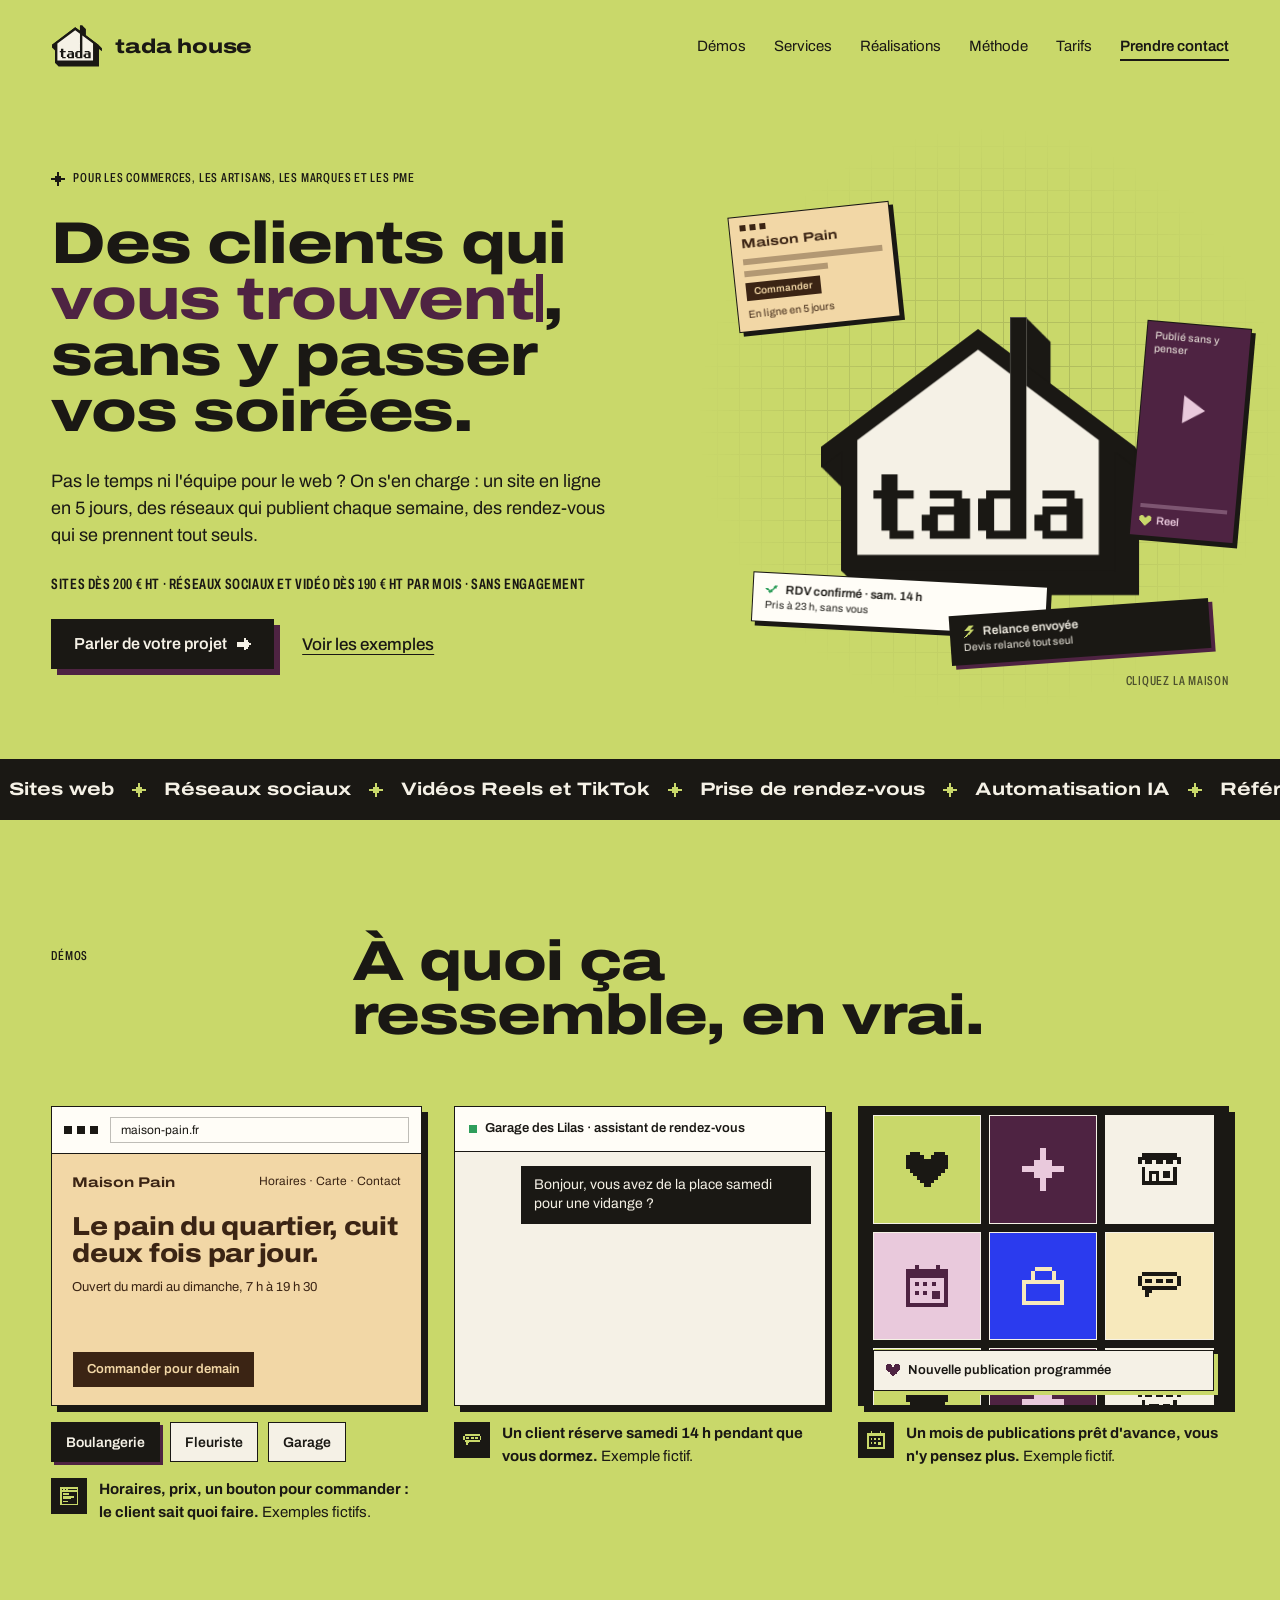
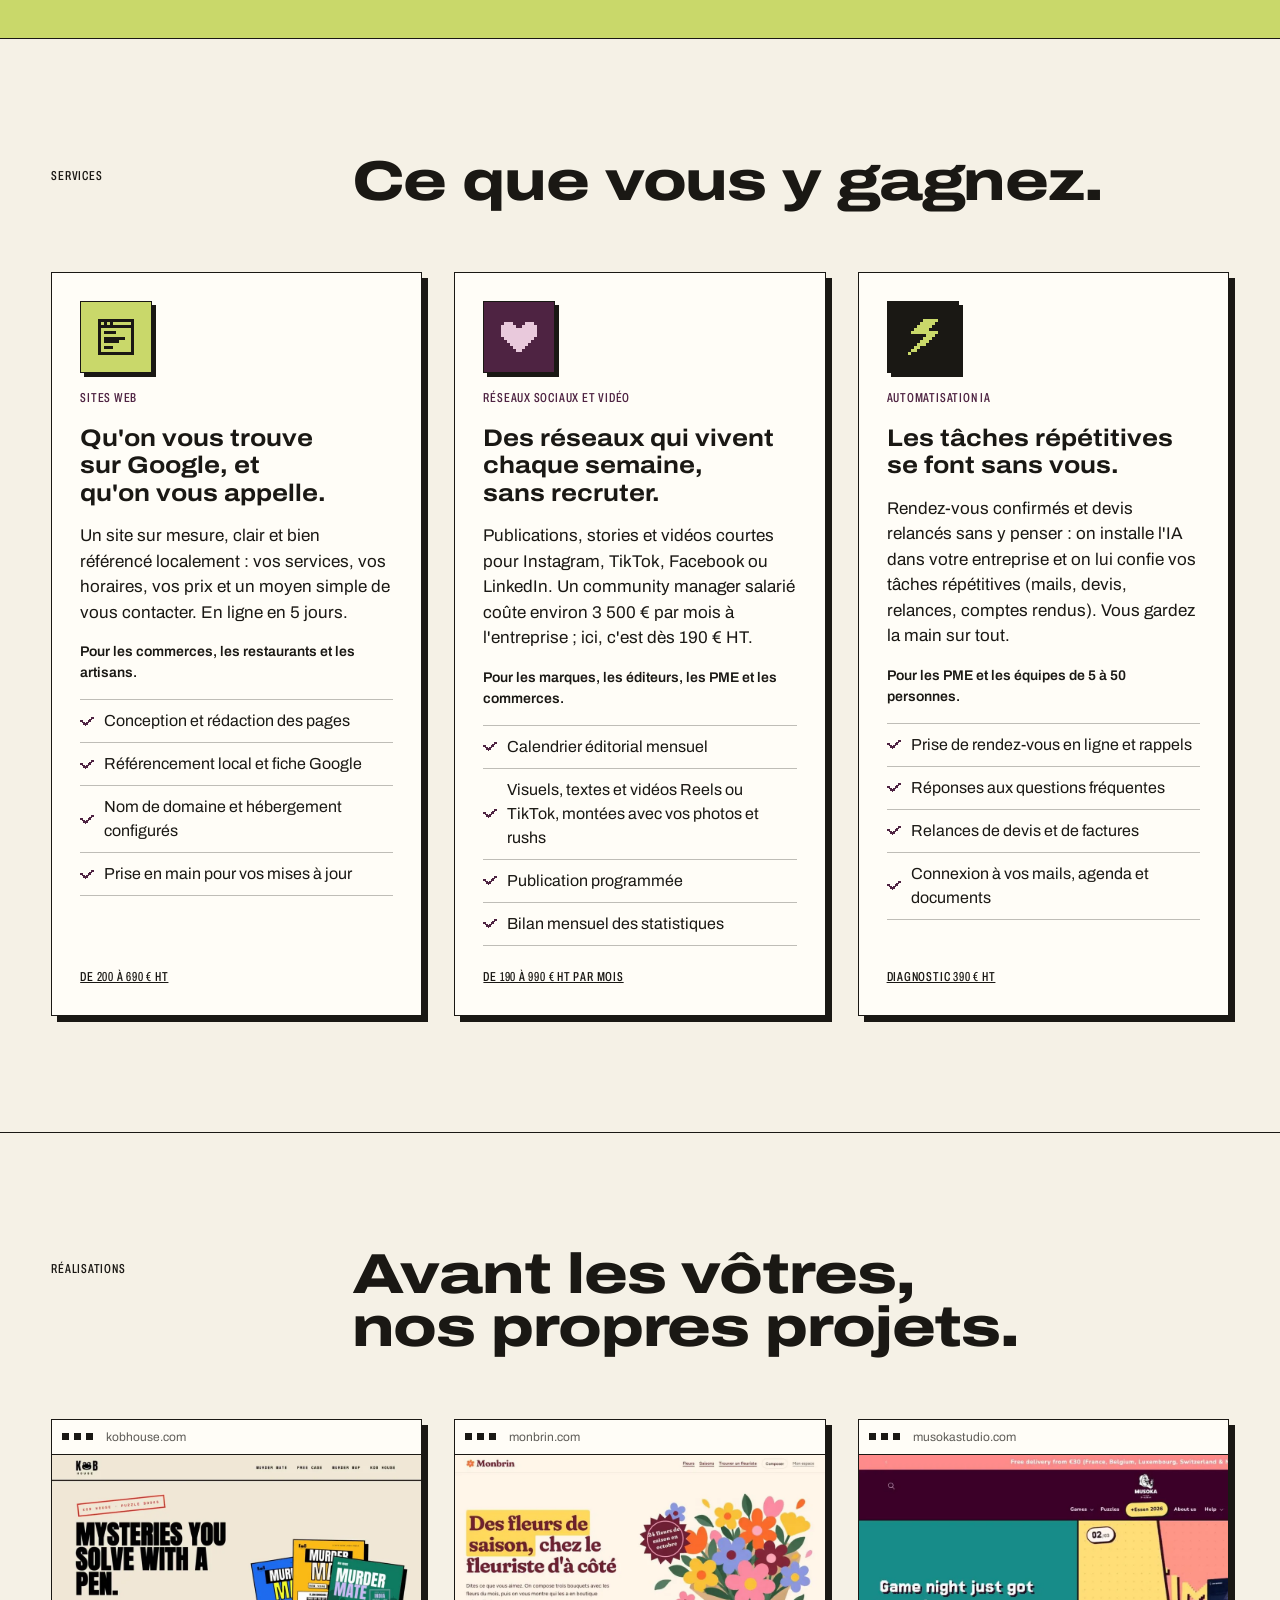
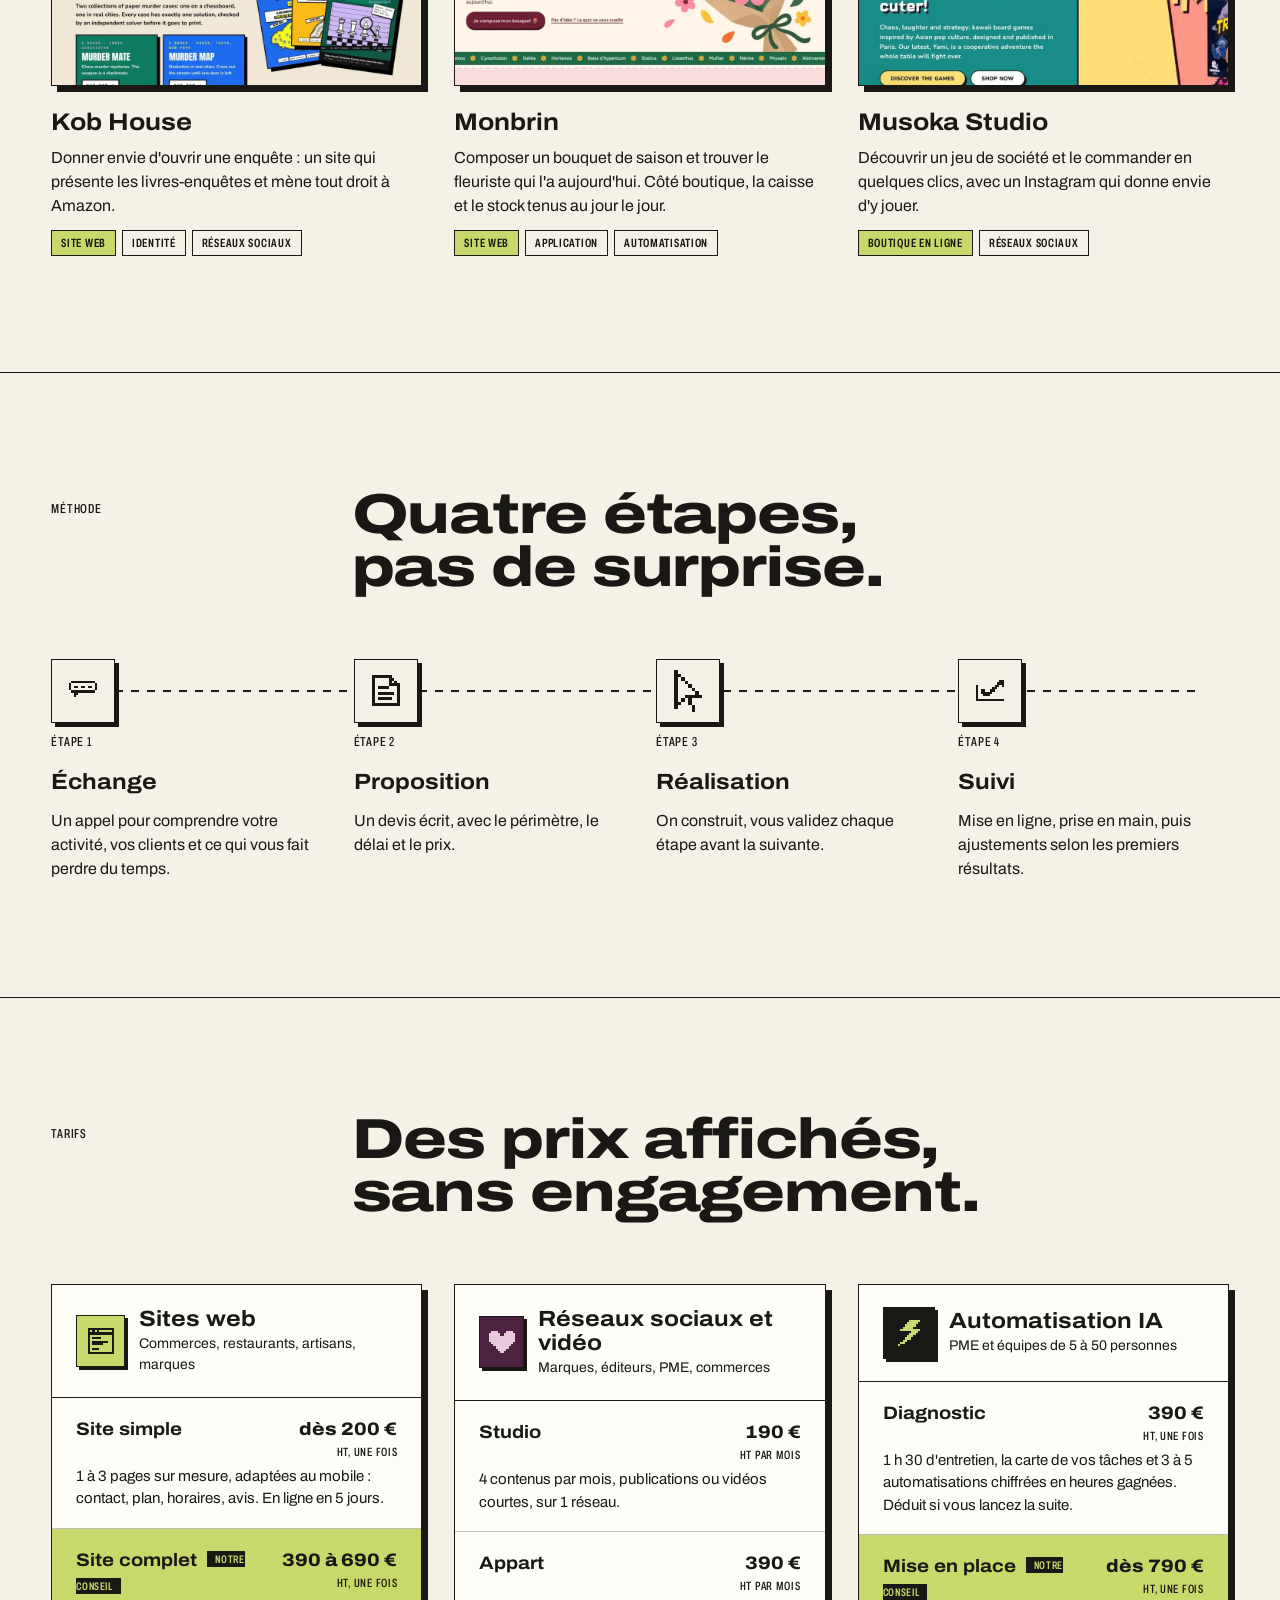
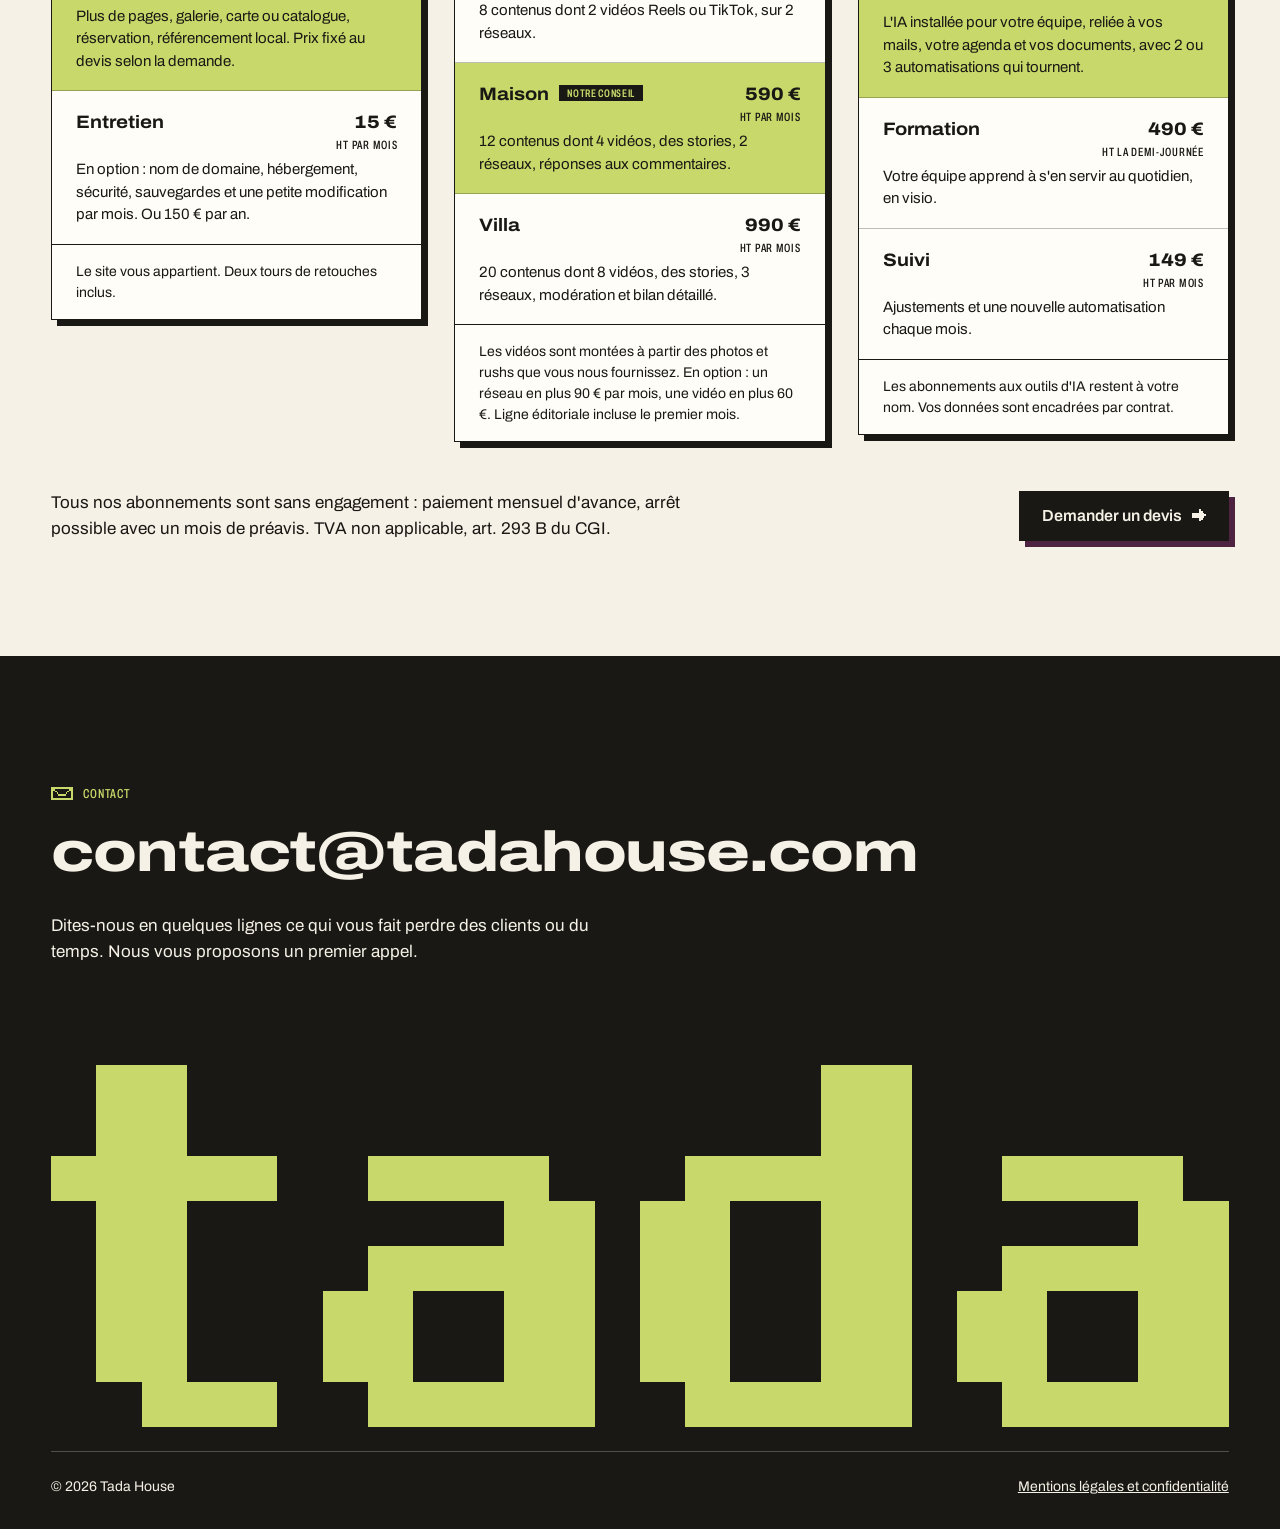
==== commit 02d266ad: "Version des fichiers CSS et JS pour forcer leur mise à jour Co-Authored-By: Claude Opus 5.5 <noreply" ====
--- a/index.html
+++ b/index.html
@@ -7,7 +7,7 @@
 <meta name="description" content="Tada House crée les sites web, gère les réseaux sociaux et automatise la prise de rendez-vous des commerces, artisans et indépendants. Un seul interlocuteur.">
 <link rel="canonical" href="https://tadahouse.com/">
 <link rel="preload" href="/assets/fonts/archivo.woff2" as="font" type="font/woff2" crossorigin>
-<link rel="stylesheet" href="/assets/style.css">
+<link rel="stylesheet" href="/assets/style.css?v=2">
 <link rel="icon" href="/favicon.svg" type="image/svg+xml">
 <link rel="icon" href="/favicon-32.png" sizes="32x32" type="image/png">
 <link rel="apple-touch-icon" href="/apple-touch-icon.png">
@@ -33,7 +33,7 @@
   "description": "Sites web, réseaux sociaux et automatisation pour les petites entreprises."
 }
 </script>
-<script src="/assets/site.js" defer></script>
+<script src="/assets/site.js?v=2" defer></script>
 </head>
 <body>
 <a class="lien-evitement" href="#contenu">Aller au contenu</a>
--- a/assets/style.css
+++ b/assets/style.css
@@ -89,7 +89,9 @@
 .accroche__titre { grid-column: span 7; display: flex; flex-direction: column; gap: 28px; min-width: 0; }
 .accroche__sur { margin: 0; display: flex; align-items: center; gap: 8px; }
 .accroche__sur .icone { width: 14px; animation: tourne 6s linear infinite; }
-.accroche h1 { font-size: clamp(42px, 6vw, 88px); }
+.accroche h1 { font-size: clamp(34px, 4.6vw, 68px); }
+/* Le mot qui change a sa propre ligne : le titre ne bouge plus quand il s'écrit */
+.accroche h1 .insecable { display: block; }
 .accroche__texte { display: flex; flex-direction: column; gap: 24px; max-width: 560px; }
 .accroche__texte p { margin: 0; font-size: 18px; }
 
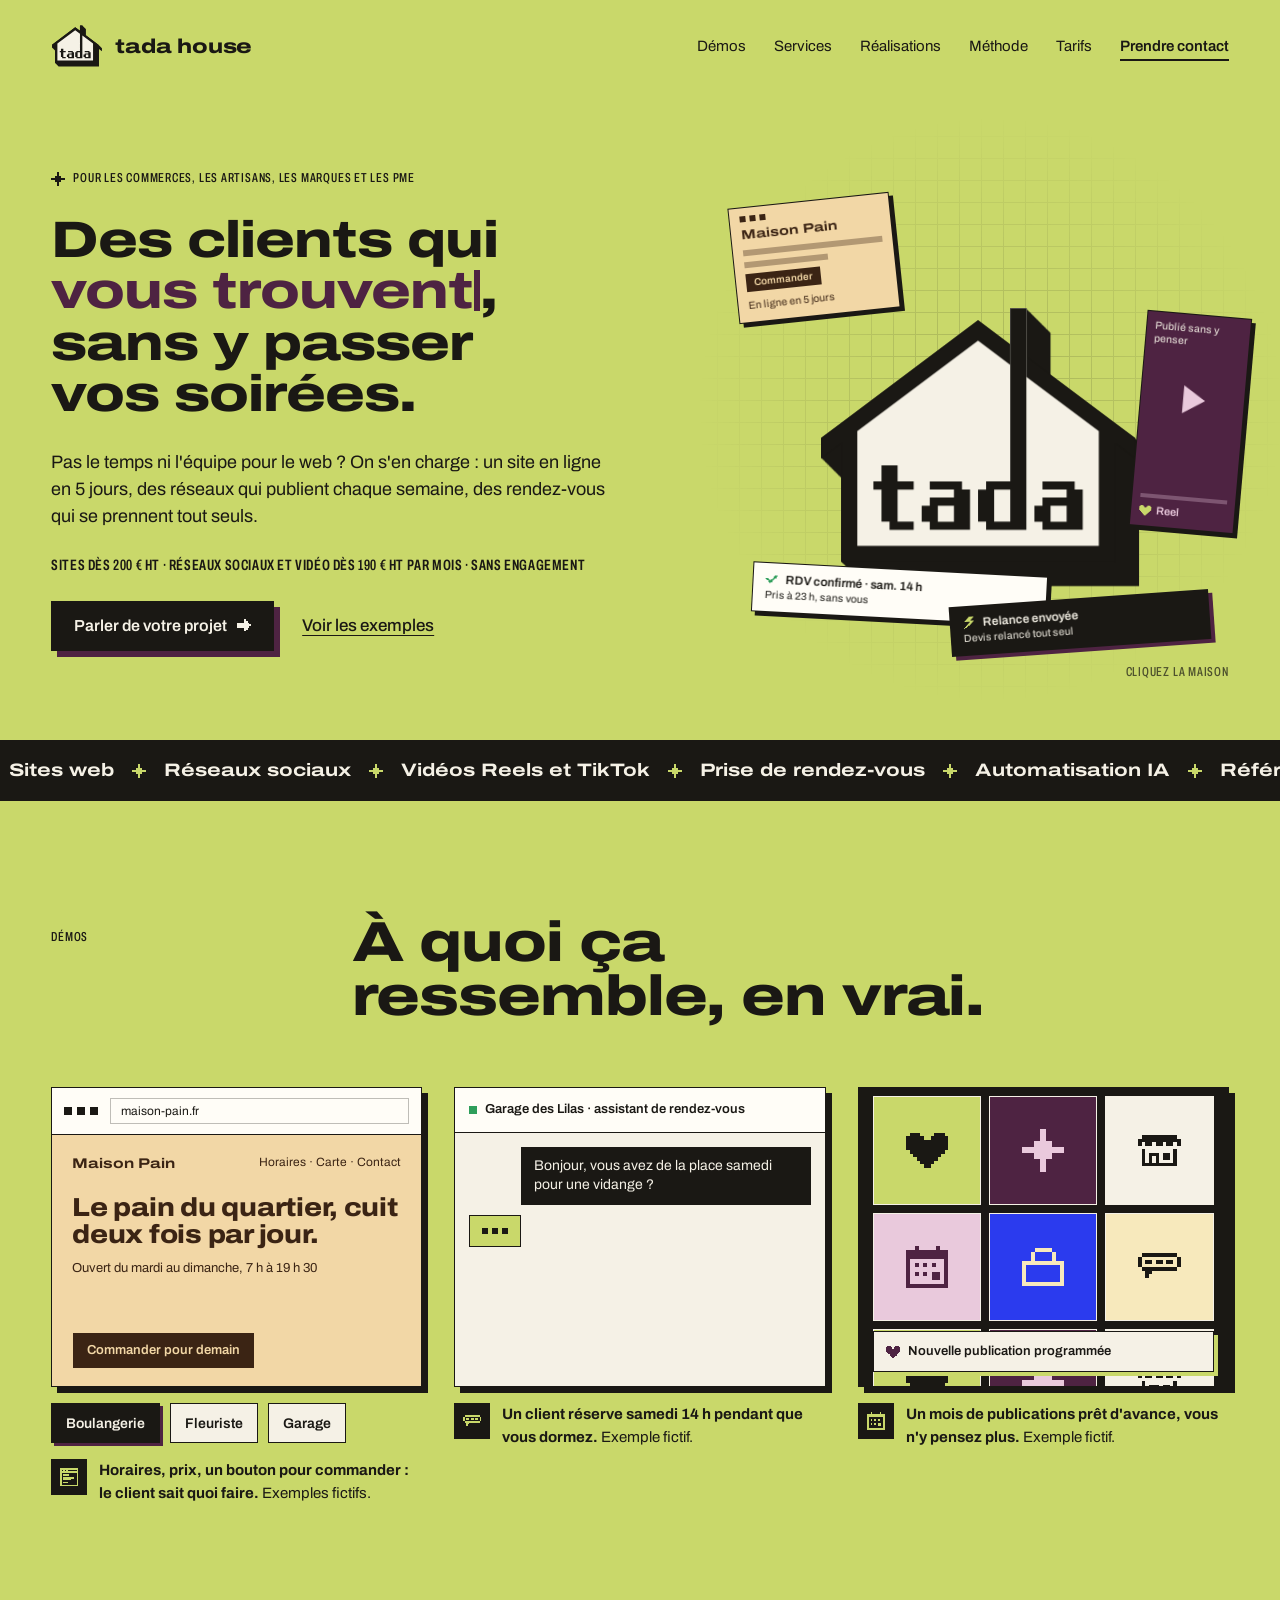
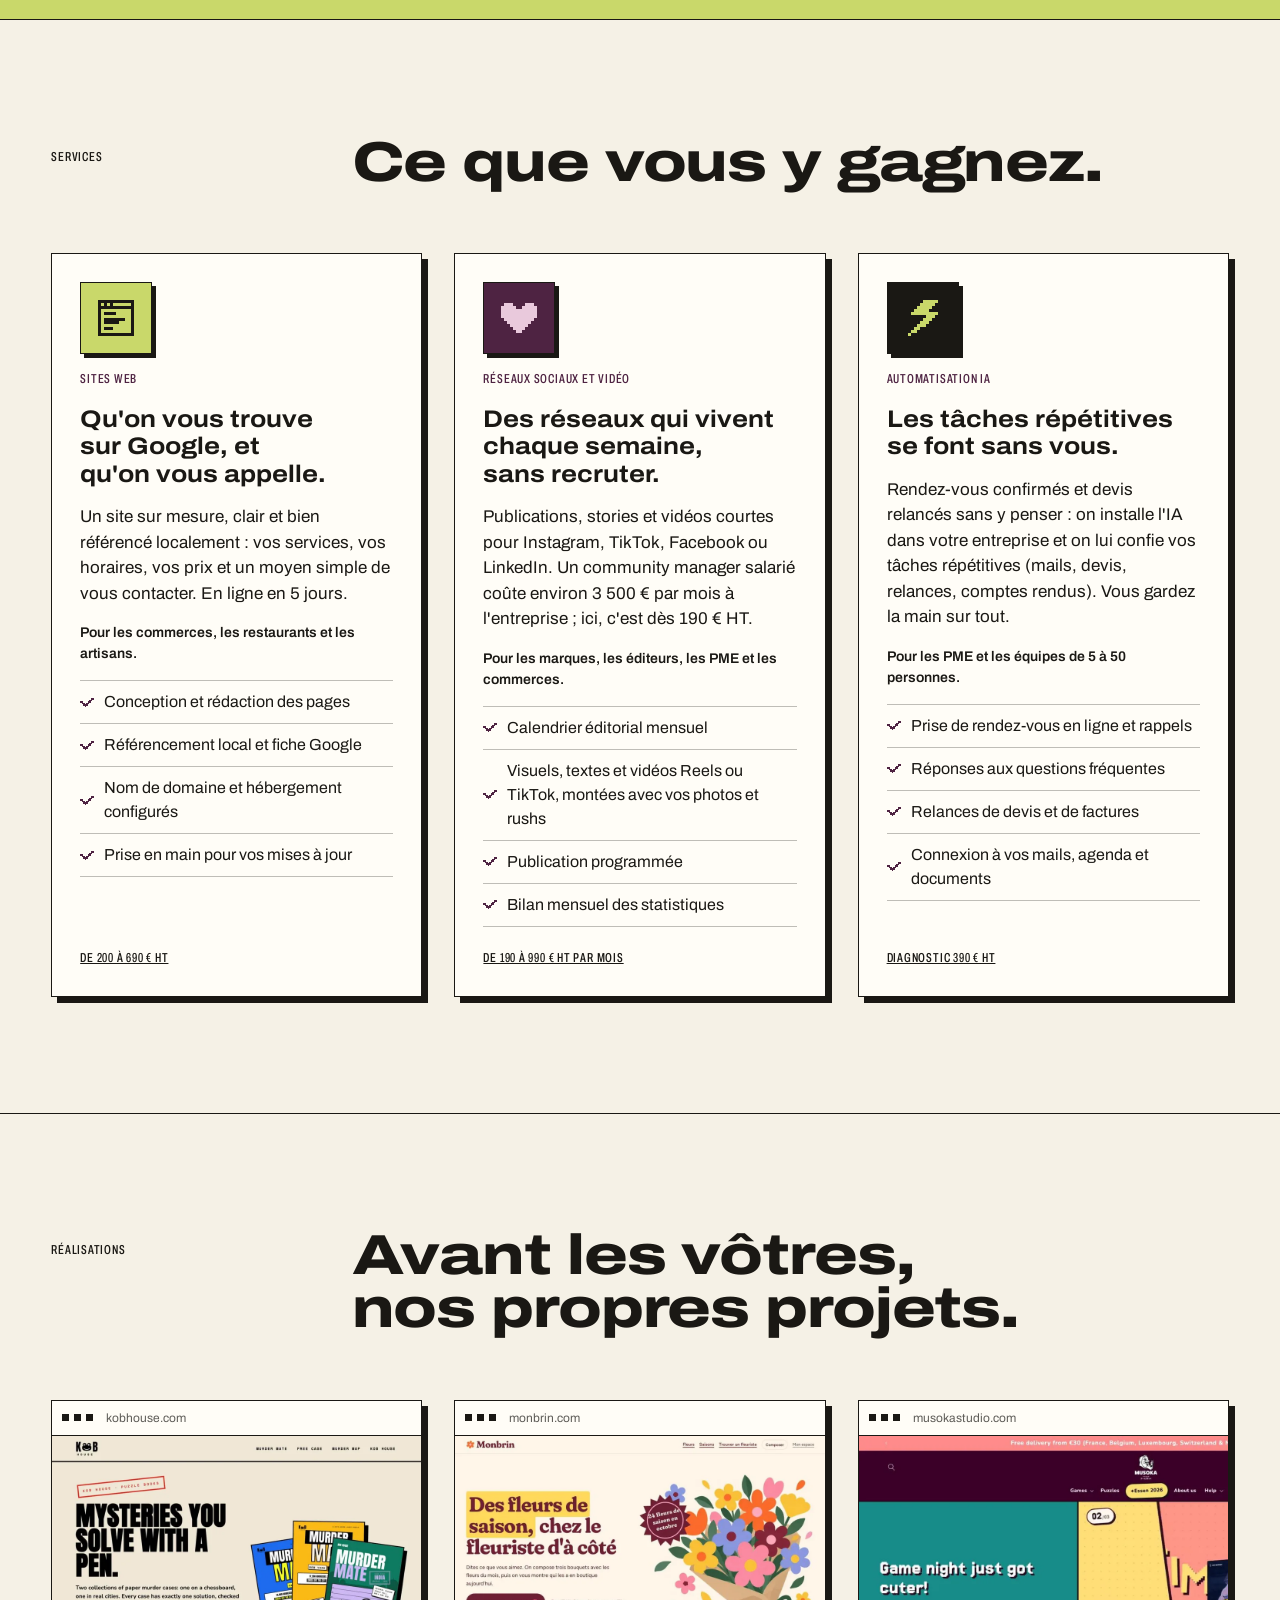
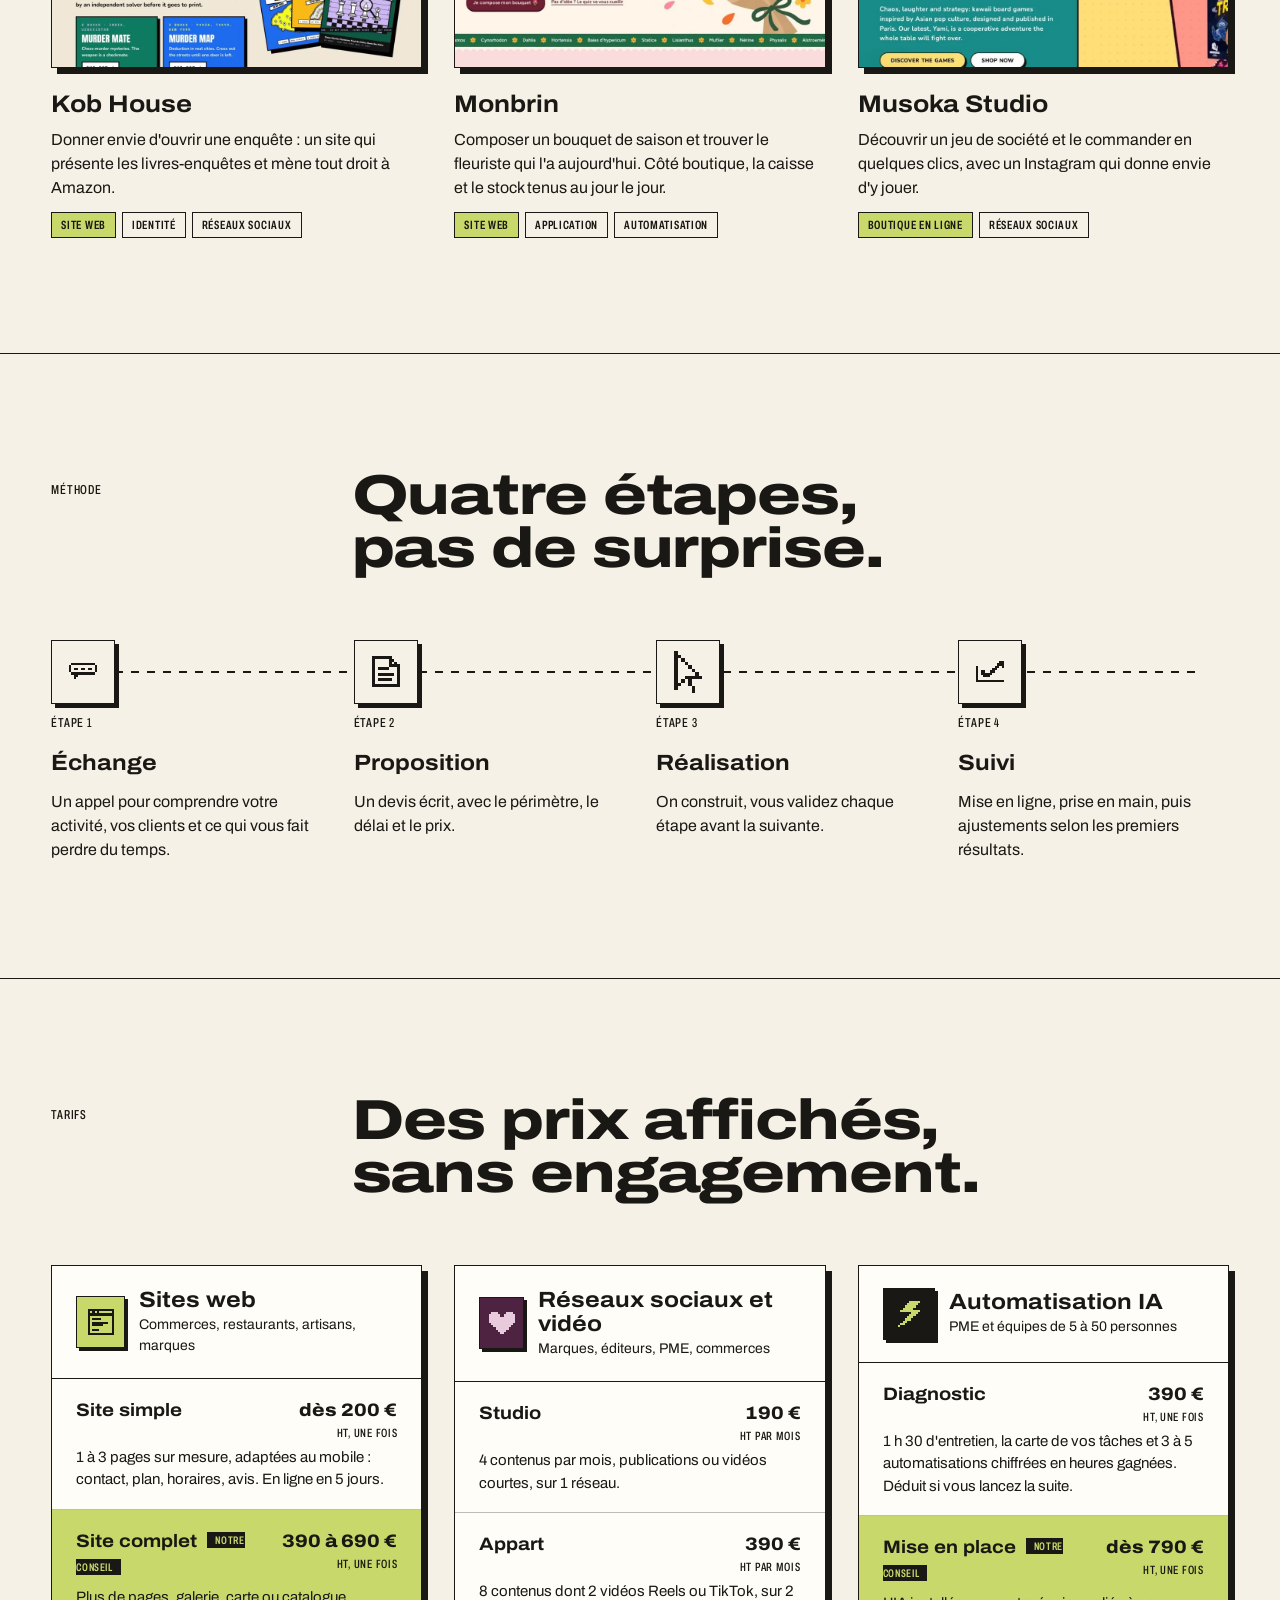
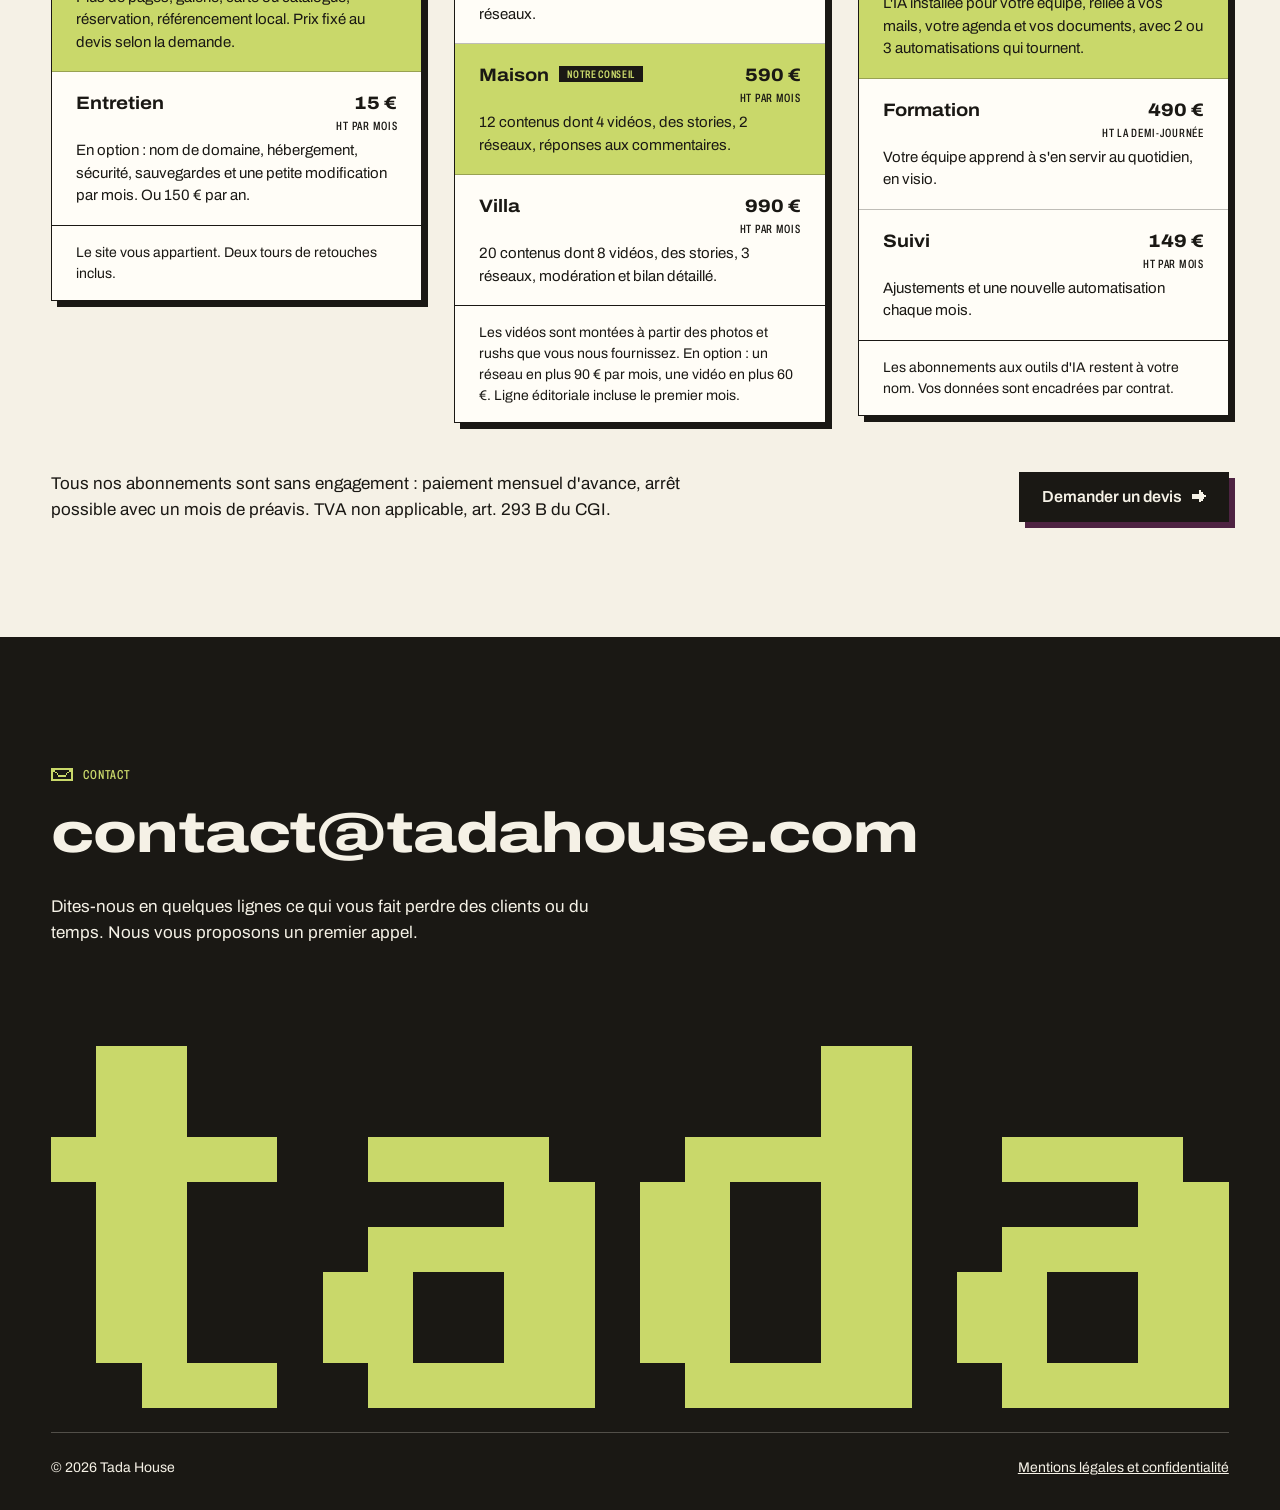
==== commit 9f786435: "Accroche : 4 lignes fixes, titre plus petit, plus aucun saut quand le mot change Co-Authored-By: Cla" ====
--- a/index.html
+++ b/index.html
@@ -7,7 +7,7 @@
 <meta name="description" content="Tada House crée les sites web, gère les réseaux sociaux et automatise la prise de rendez-vous des commerces, artisans et indépendants. Un seul interlocuteur.">
 <link rel="canonical" href="https://tadahouse.com/">
 <link rel="preload" href="/assets/fonts/archivo.woff2" as="font" type="font/woff2" crossorigin>
-<link rel="stylesheet" href="/assets/style.css?v=2">
+<link rel="stylesheet" href="/assets/style.css?v=3">
 <link rel="icon" href="/favicon.svg" type="image/svg+xml">
 <link rel="icon" href="/favicon-32.png" sizes="32x32" type="image/png">
 <link rel="apple-touch-icon" href="/apple-touch-icon.png">
@@ -33,7 +33,7 @@
   "description": "Sites web, réseaux sociaux et automatisation pour les petites entreprises."
 }
 </script>
-<script src="/assets/site.js?v=2" defer></script>
+<script src="/assets/site.js?v=3" defer></script>
 </head>
 <body>
 <a class="lien-evitement" href="#contenu">Aller au contenu</a>
@@ -56,7 +56,7 @@
   <div class="conteneur accroche">
     <div class="accroche__titre">
       <p class="legende accroche__sur"><svg class="icone" viewBox="0 0 7 7" width="14" height="14" shape-rendering="crispEdges" aria-hidden="true" focusable="false"><path fill="currentColor" d="M3 0h1v1h-1zM3 1h1v1h-1zM2 2h3v1h-3zM0 3h7v1h-7zM2 4h3v1h-3zM3 5h1v1h-1zM3 6h1v1h-1z"/></svg> Pour les commerces, les artisans, les marques et les PME</p>
-      <h1 class="titre">Des clients qui <span class="insecable"><span class="mot-change" data-mots="vous trouvent|réservent|vous suivent|reviennent">vous trouvent</span>,</span> sans y passer vos soirées.</h1>
+      <h1 class="titre titre-fixe"><span class="ligne">Des clients qui</span> <span class="ligne"><span class="mot-change" data-mots="vous trouvent|réservent|vous suivent|reviennent">vous trouvent</span>,</span> <span class="ligne">sans y passer</span> <span class="ligne">vos soirées.</span></h1>
       <div class="accroche__texte">
         <p>Pas le temps ni l'équipe pour le web ? On s'en charge : un site en ligne en 5 jours, des réseaux qui publient chaque semaine, des rendez-vous qui se prennent tout seuls.</p>
         <p class="accroche__prix">Sites dès 200 € HT · réseaux sociaux et vidéo dès 190 € HT par mois · sans engagement</p>
--- a/assets/style.css
+++ b/assets/style.css
@@ -89,9 +89,9 @@
 .accroche__titre { grid-column: span 7; display: flex; flex-direction: column; gap: 28px; min-width: 0; }
 .accroche__sur { margin: 0; display: flex; align-items: center; gap: 8px; }
 .accroche__sur .icone { width: 14px; animation: tourne 6s linear infinite; }
-.accroche h1 { font-size: clamp(34px, 4.6vw, 68px); }
-/* Le mot qui change a sa propre ligne : le titre ne bouge plus quand il s'écrit */
-.accroche h1 .insecable { display: block; }
+.accroche h1 { font-size: clamp(32px, 4vw, 58px); }
+/* Titre en 4 lignes fixes : le mot qui s'efface et se réécrit ne fait jamais bouger la mise en page */
+.titre-fixe .ligne { display: block; white-space: nowrap; min-height: 1em; }
 .accroche__texte { display: flex; flex-direction: column; gap: 24px; max-width: 560px; }
 .accroche__texte p { margin: 0; font-size: 18px; }
 
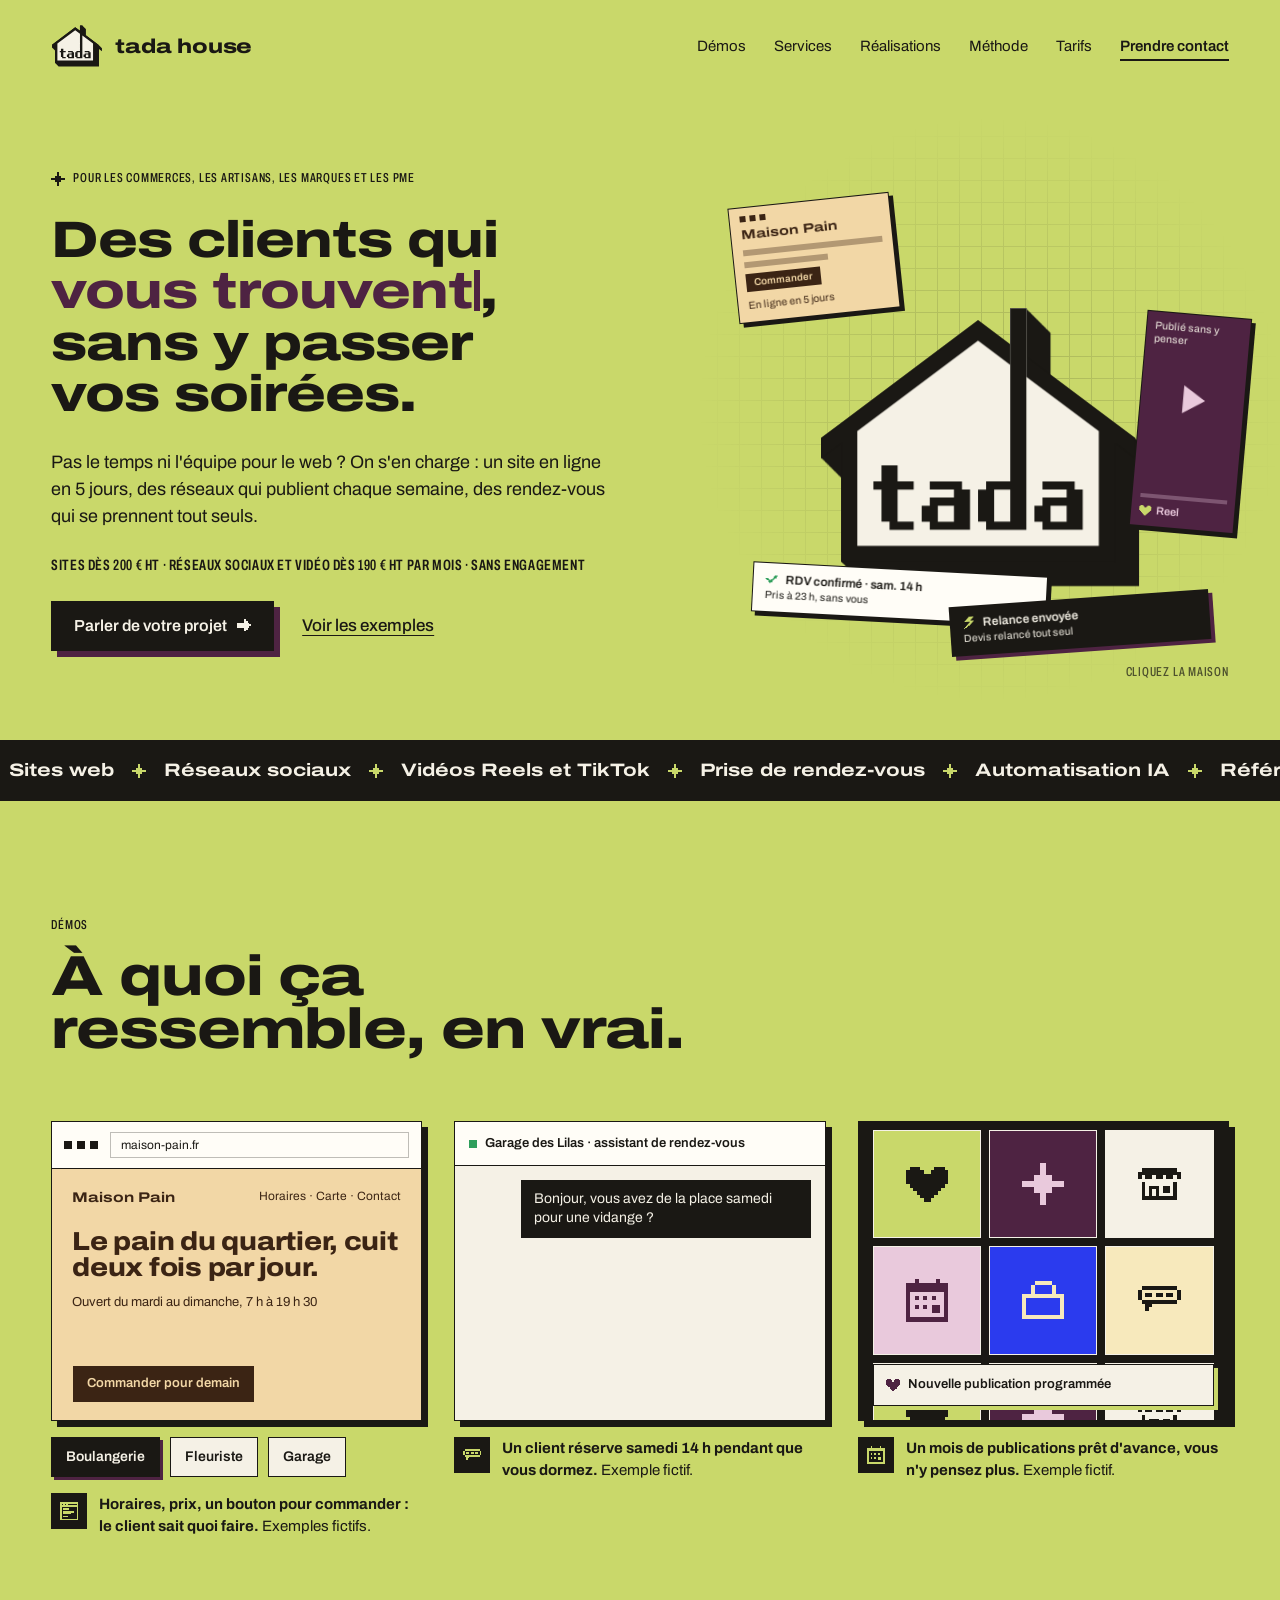
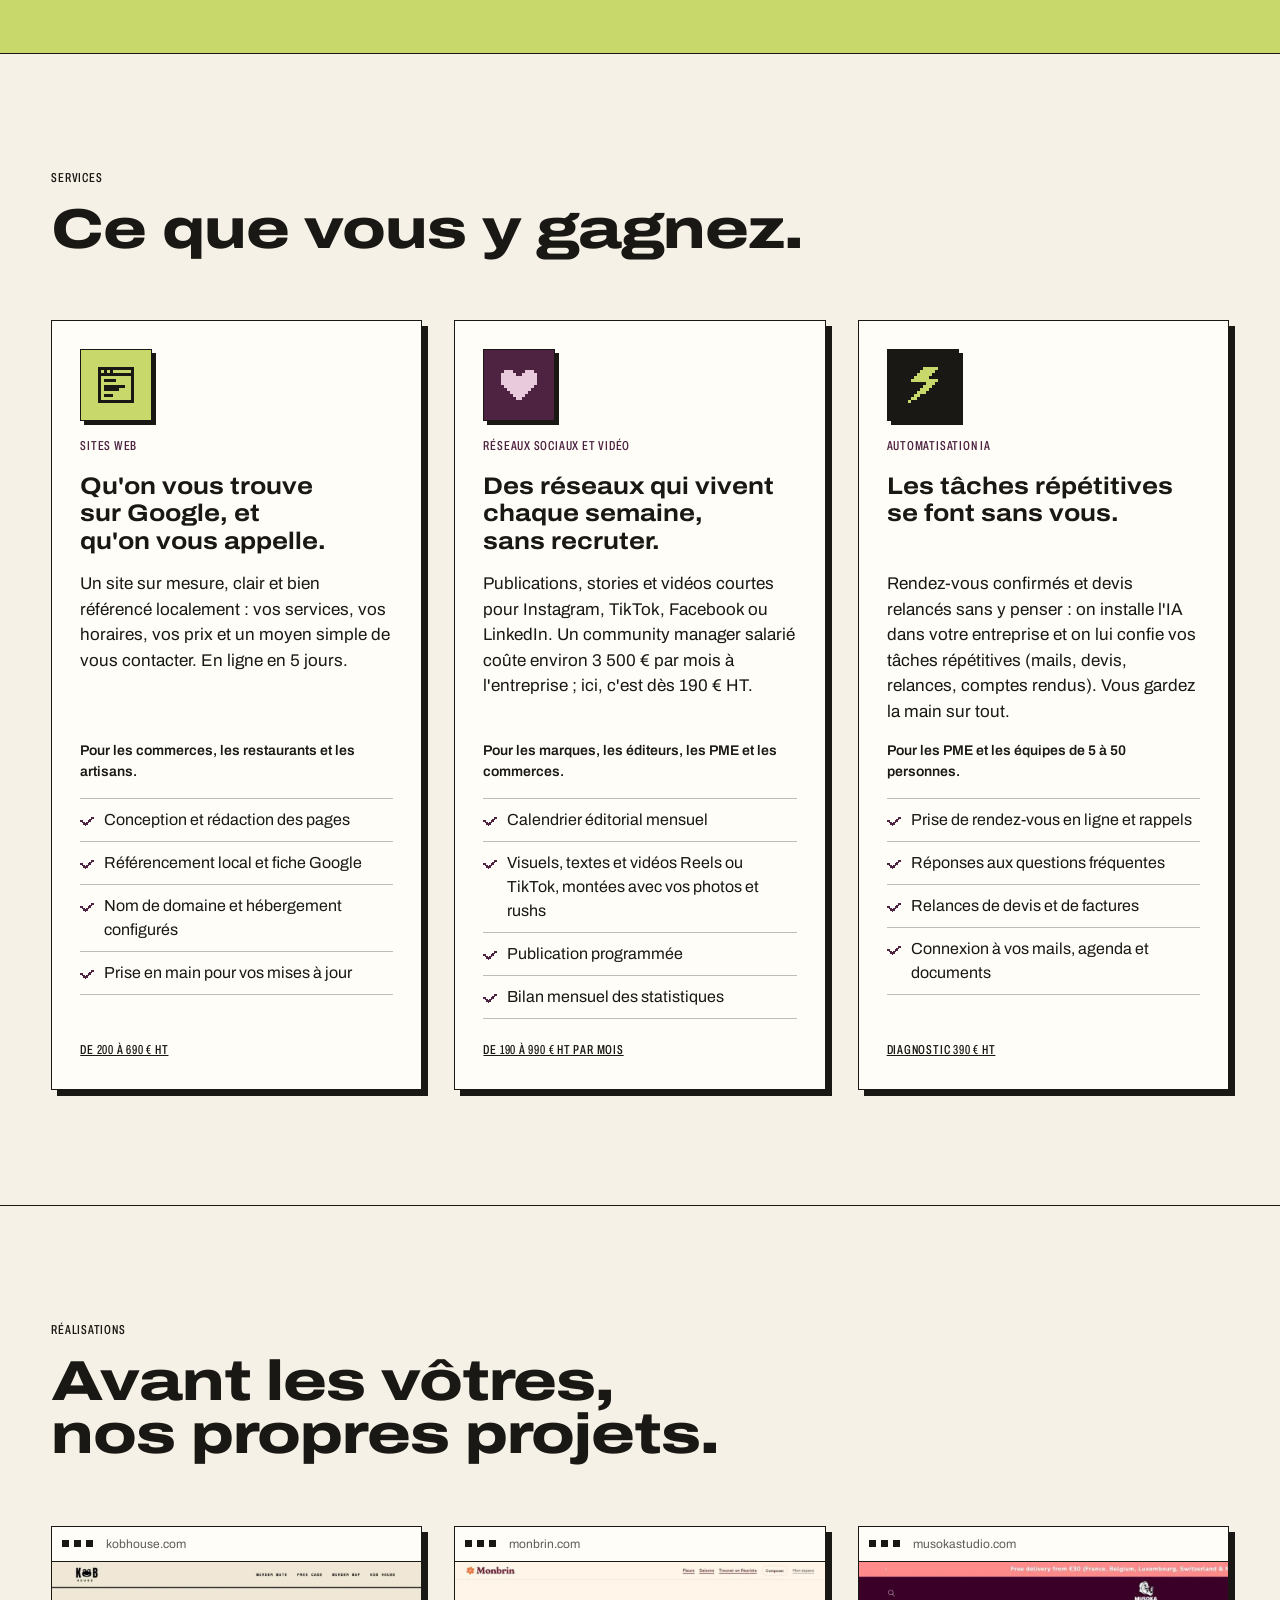
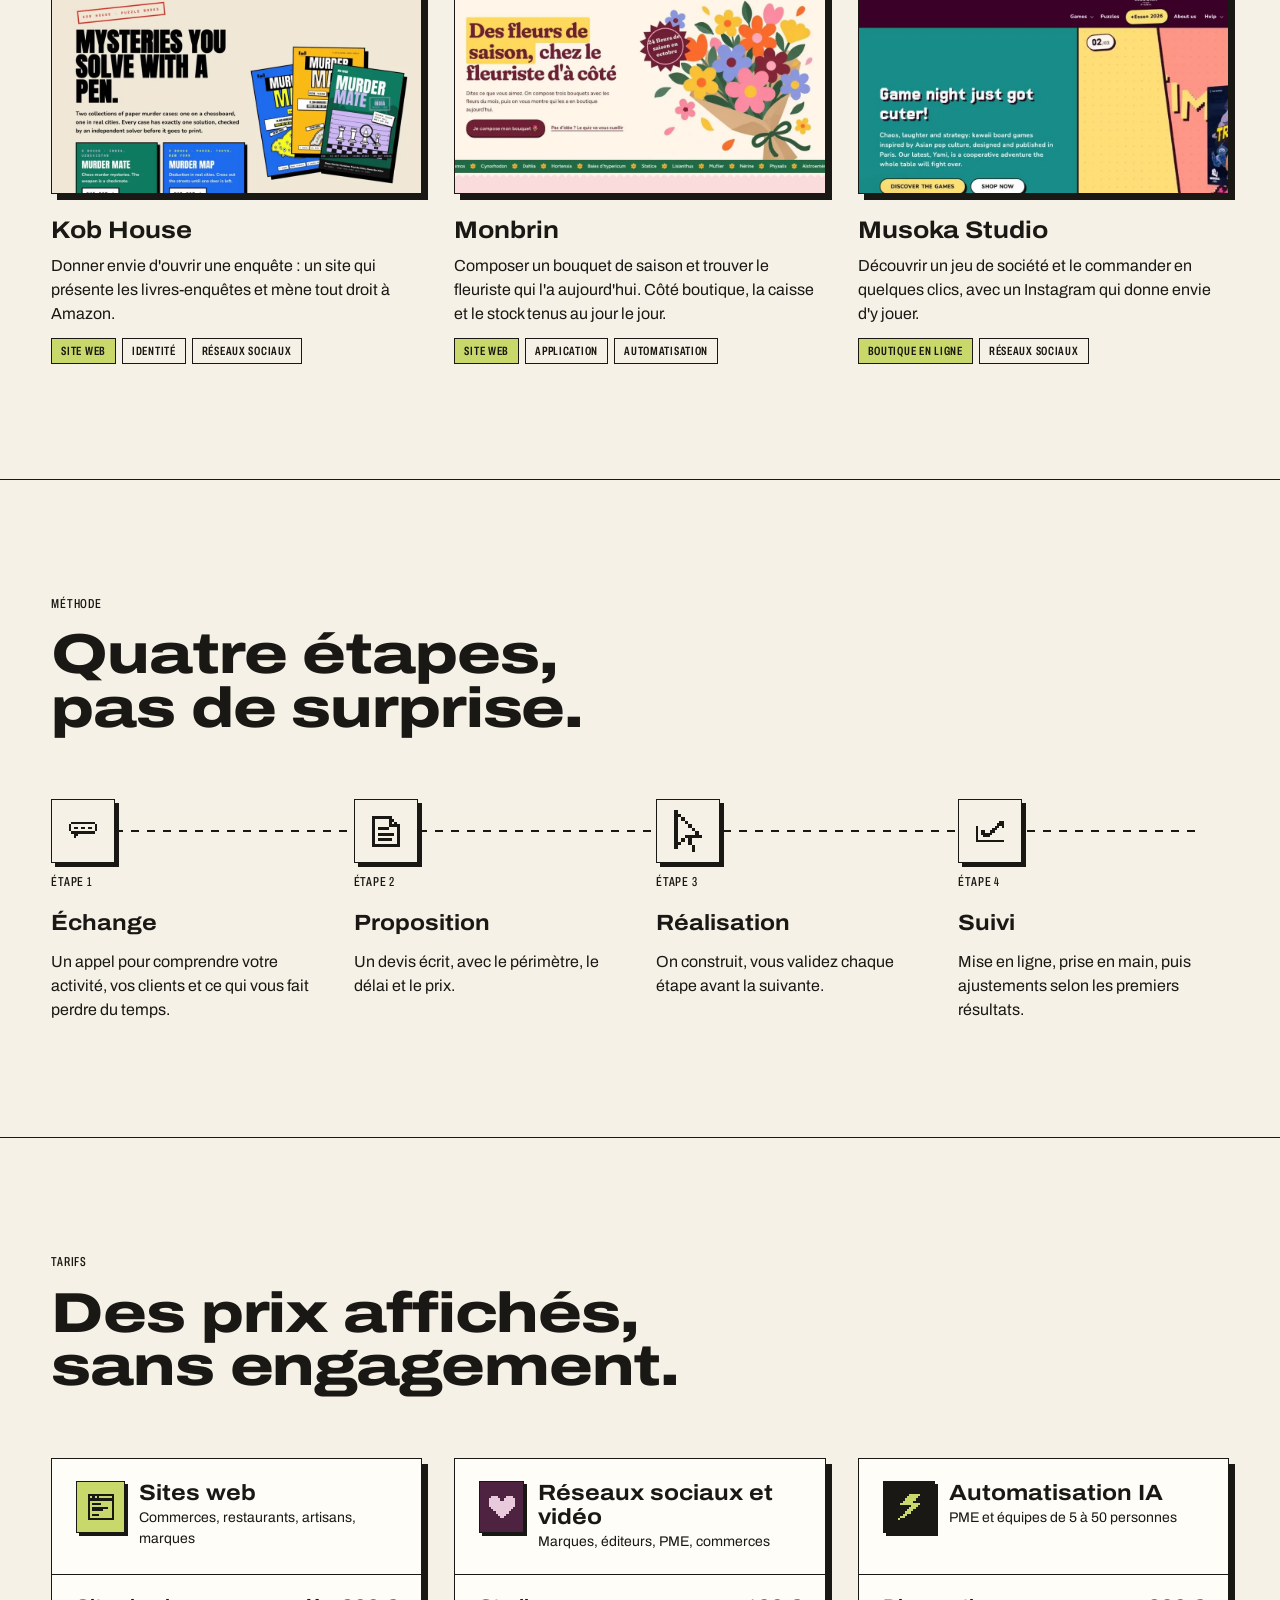
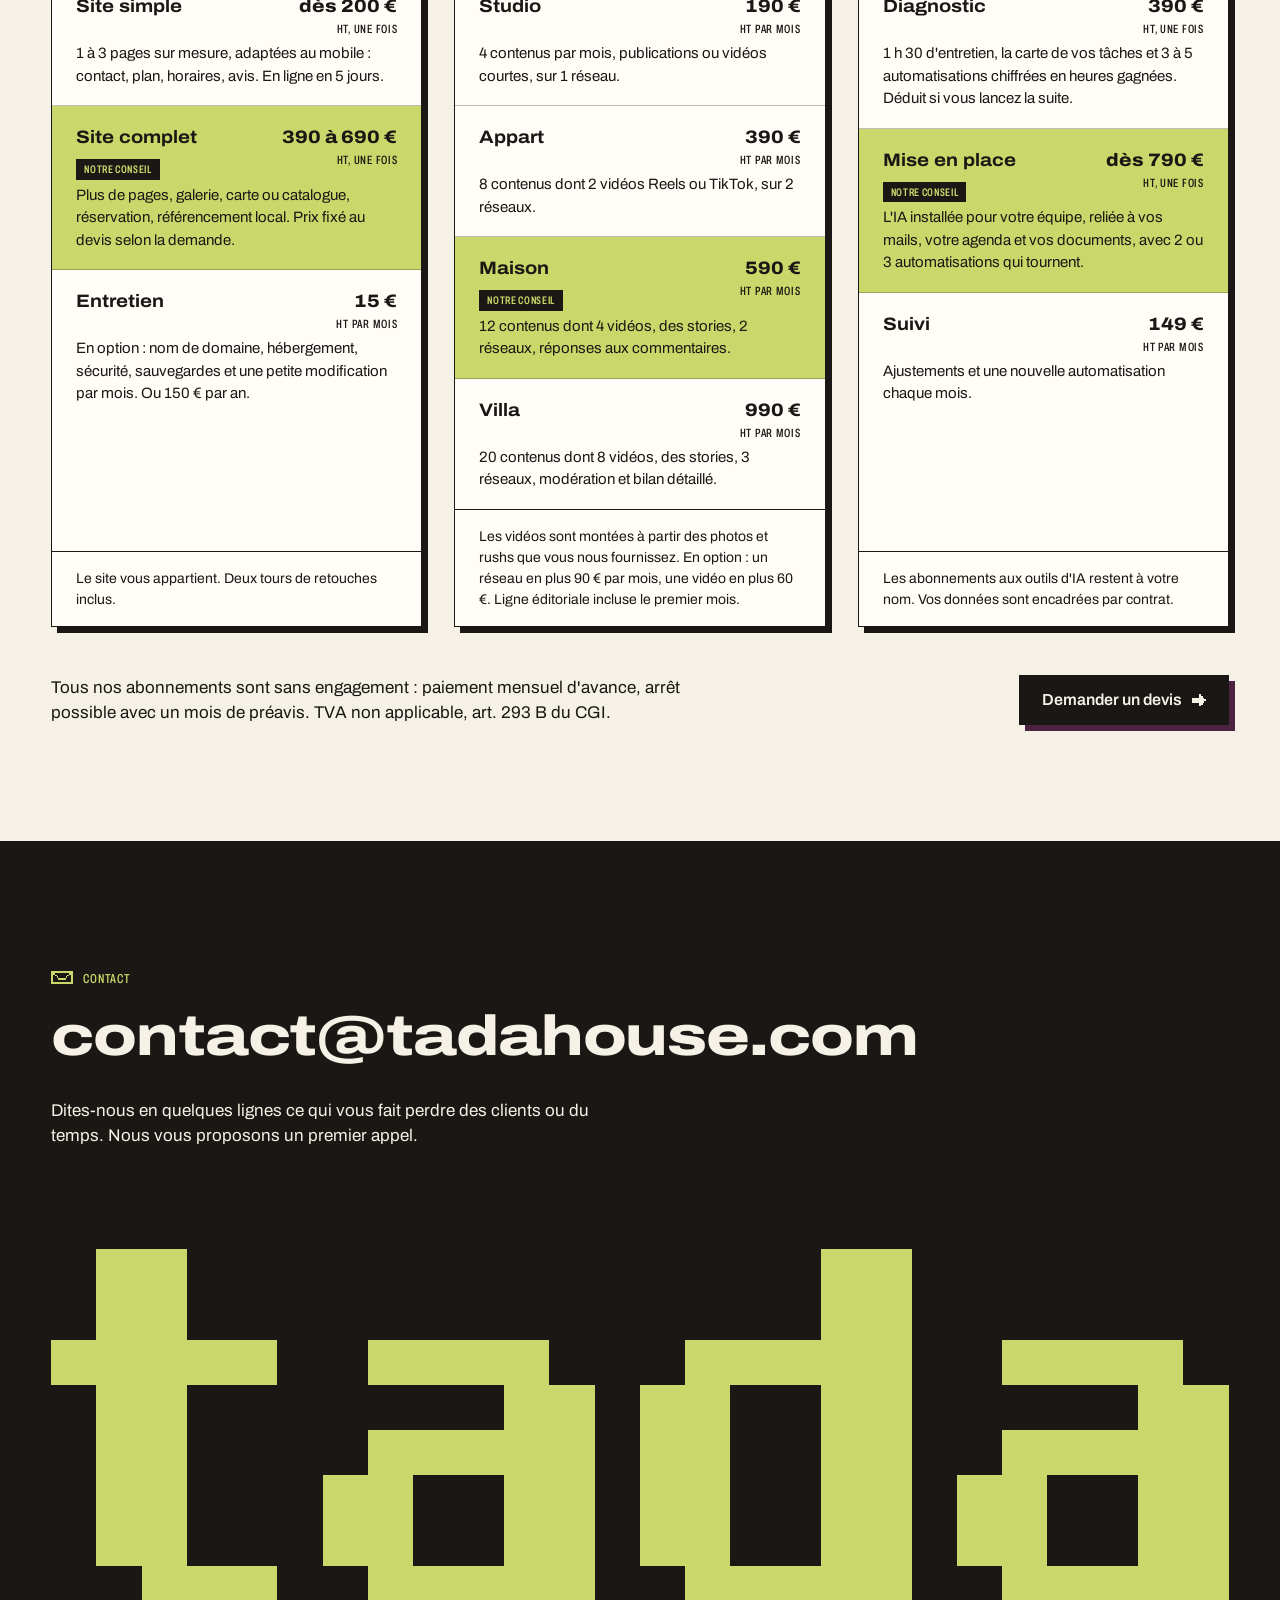
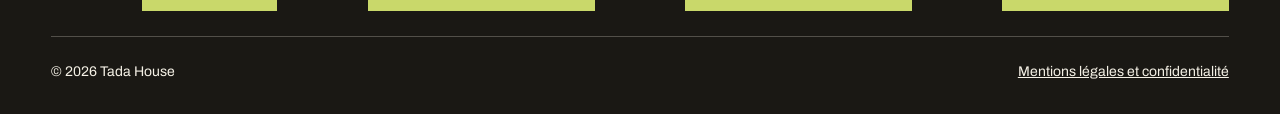
==== commit bd90bb8d: "Alignements (services, en-têtes, badges) et retrait de la formation IA Co-Authored-By: Claude Opus 5" ====
--- a/index.html
+++ b/index.html
@@ -7,7 +7,7 @@
 <meta name="description" content="Tada House crée les sites web, gère les réseaux sociaux et automatise la prise de rendez-vous des commerces, artisans et indépendants. Un seul interlocuteur.">
 <link rel="canonical" href="https://tadahouse.com/">
 <link rel="preload" href="/assets/fonts/archivo.woff2" as="font" type="font/woff2" crossorigin>
-<link rel="stylesheet" href="/assets/style.css?v=3">
+<link rel="stylesheet" href="/assets/style.css?v=4">
 <link rel="icon" href="/favicon.svg" type="image/svg+xml">
 <link rel="icon" href="/favicon-32.png" sizes="32x32" type="image/png">
 <link rel="apple-touch-icon" href="/apple-touch-icon.png">
@@ -33,7 +33,7 @@
   "description": "Sites web, réseaux sociaux et automatisation pour les petites entreprises."
 }
 </script>
-<script src="/assets/site.js?v=3" defer></script>
+<script src="/assets/site.js?v=4" defer></script>
 </head>
 <body>
 <a class="lien-evitement" href="#contenu">Aller au contenu</a>
@@ -304,7 +304,6 @@
           <ul class="formules">
             <li class="formule"><span class="formule__nom">Diagnostic</span><span class="formule__prix">390 €<small>HT, une fois</small></span><p class="formule__detail">1 h 30 d'entretien, la carte de vos tâches et 3 à 5 automatisations chiffrées en heures gagnées. Déduit si vous lancez la suite.</p></li>
             <li class="formule formule--phare"><span class="formule__nom">Mise en place</span><span class="formule__prix">dès 790 €<small>HT, une fois</small></span><p class="formule__detail">L'IA installée pour votre équipe, reliée à vos mails, votre agenda et vos documents, avec 2 ou 3 automatisations qui tournent.</p></li>
-            <li class="formule"><span class="formule__nom">Formation</span><span class="formule__prix">490 €<small>HT la demi-journée</small></span><p class="formule__detail">Votre équipe apprend à s'en servir au quotidien, en visio.</p></li>
             <li class="formule"><span class="formule__nom">Suivi</span><span class="formule__prix">149 €<small>HT par mois</small></span><p class="formule__detail">Ajustements et une nouvelle automatisation chaque mois.</p></li>
           </ul>
           <p class="grille__pied">Les abonnements aux outils d'IA restent à votre nom. Vos données sont encadrées par contrat.</p>
--- a/assets/style.css
+++ b/assets/style.css
@@ -483,3 +483,23 @@
 .carte__service { color: var(--prune); }
 .carte h3 { font-size: 24px; line-height: 1.15; text-wrap: balance; }
 .carte__pourqui { font-size: 14px; font-weight: 600; }
+
+/* Alignements : les blocs de chaque carte s'alignent d'une colonne à l'autre */
+.liste-coches li { align-items: baseline; }
+.liste-coches .icone { flex: none; transform: translateY(1px); }
+@media (min-width: 901px) {
+  .services { grid-template-rows: repeat(7, auto); row-gap: 0; }
+  .services .carte { display: grid; grid-row: span 7; grid-template-rows: subgrid; row-gap: 16px; align-content: start; }
+  .services .carte__icone, .services .carte__service { justify-self: start; }
+  .services .carte__tarif { align-self: end; justify-self: start; }
+  .grilles { align-items: stretch; }
+  .grille { display: grid; grid-row: span 3; grid-template-rows: subgrid; row-gap: 0; }
+  .grille__pied { align-self: end; }
+}
+/* En-têtes de section : légende au-dessus du titre, tout aligné sur le bord gauche des cartes */
+.section__tete { display: flex; flex-direction: column; align-items: flex-start; gap: 14px; }
+.section__tete .legende { padding-top: 0; }
+.section__tete h2 { max-width: 18ch; }
+/* Badge « Notre conseil » : toujours d'un seul bloc, sous le nom de la formule */
+.formule--phare .formule__nom::after { display: block; width: max-content; margin: 8px 0 0; white-space: nowrap; vertical-align: 0; }
+.grille__tete { align-items: flex-start; }
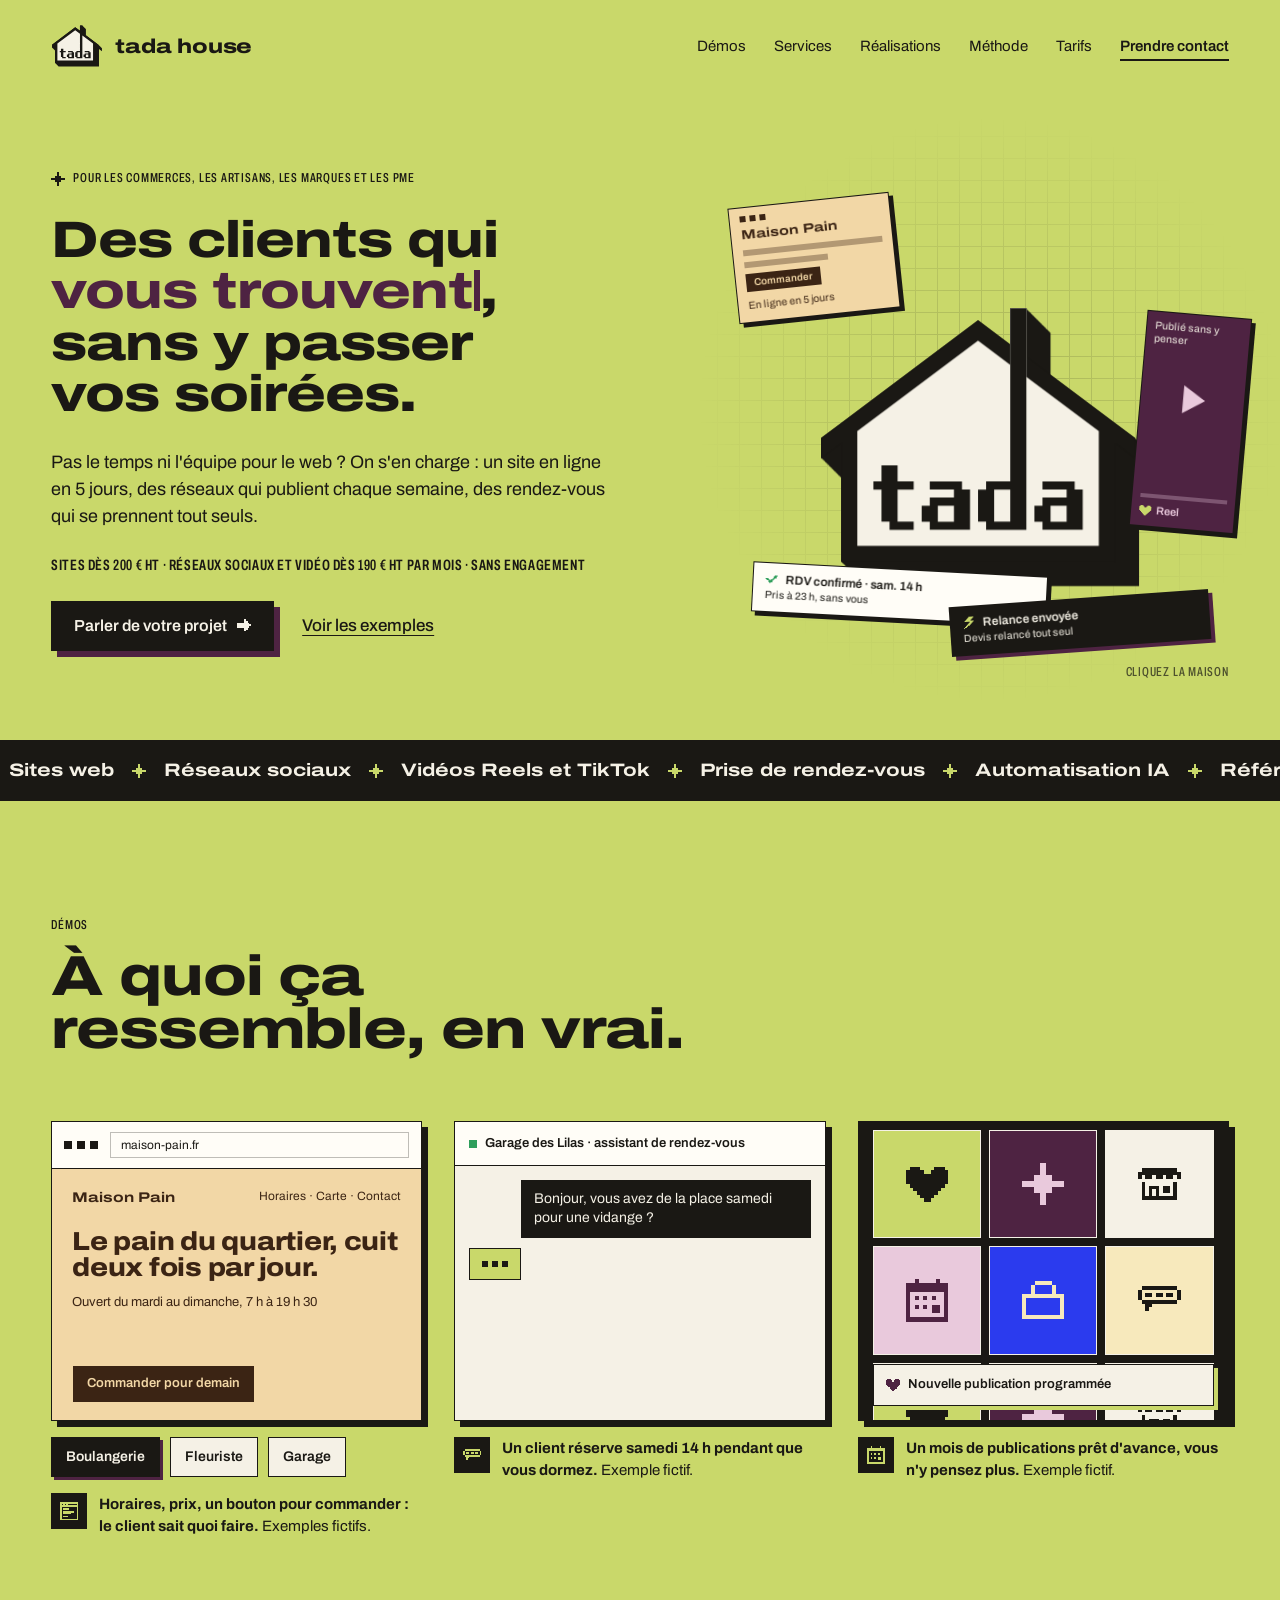
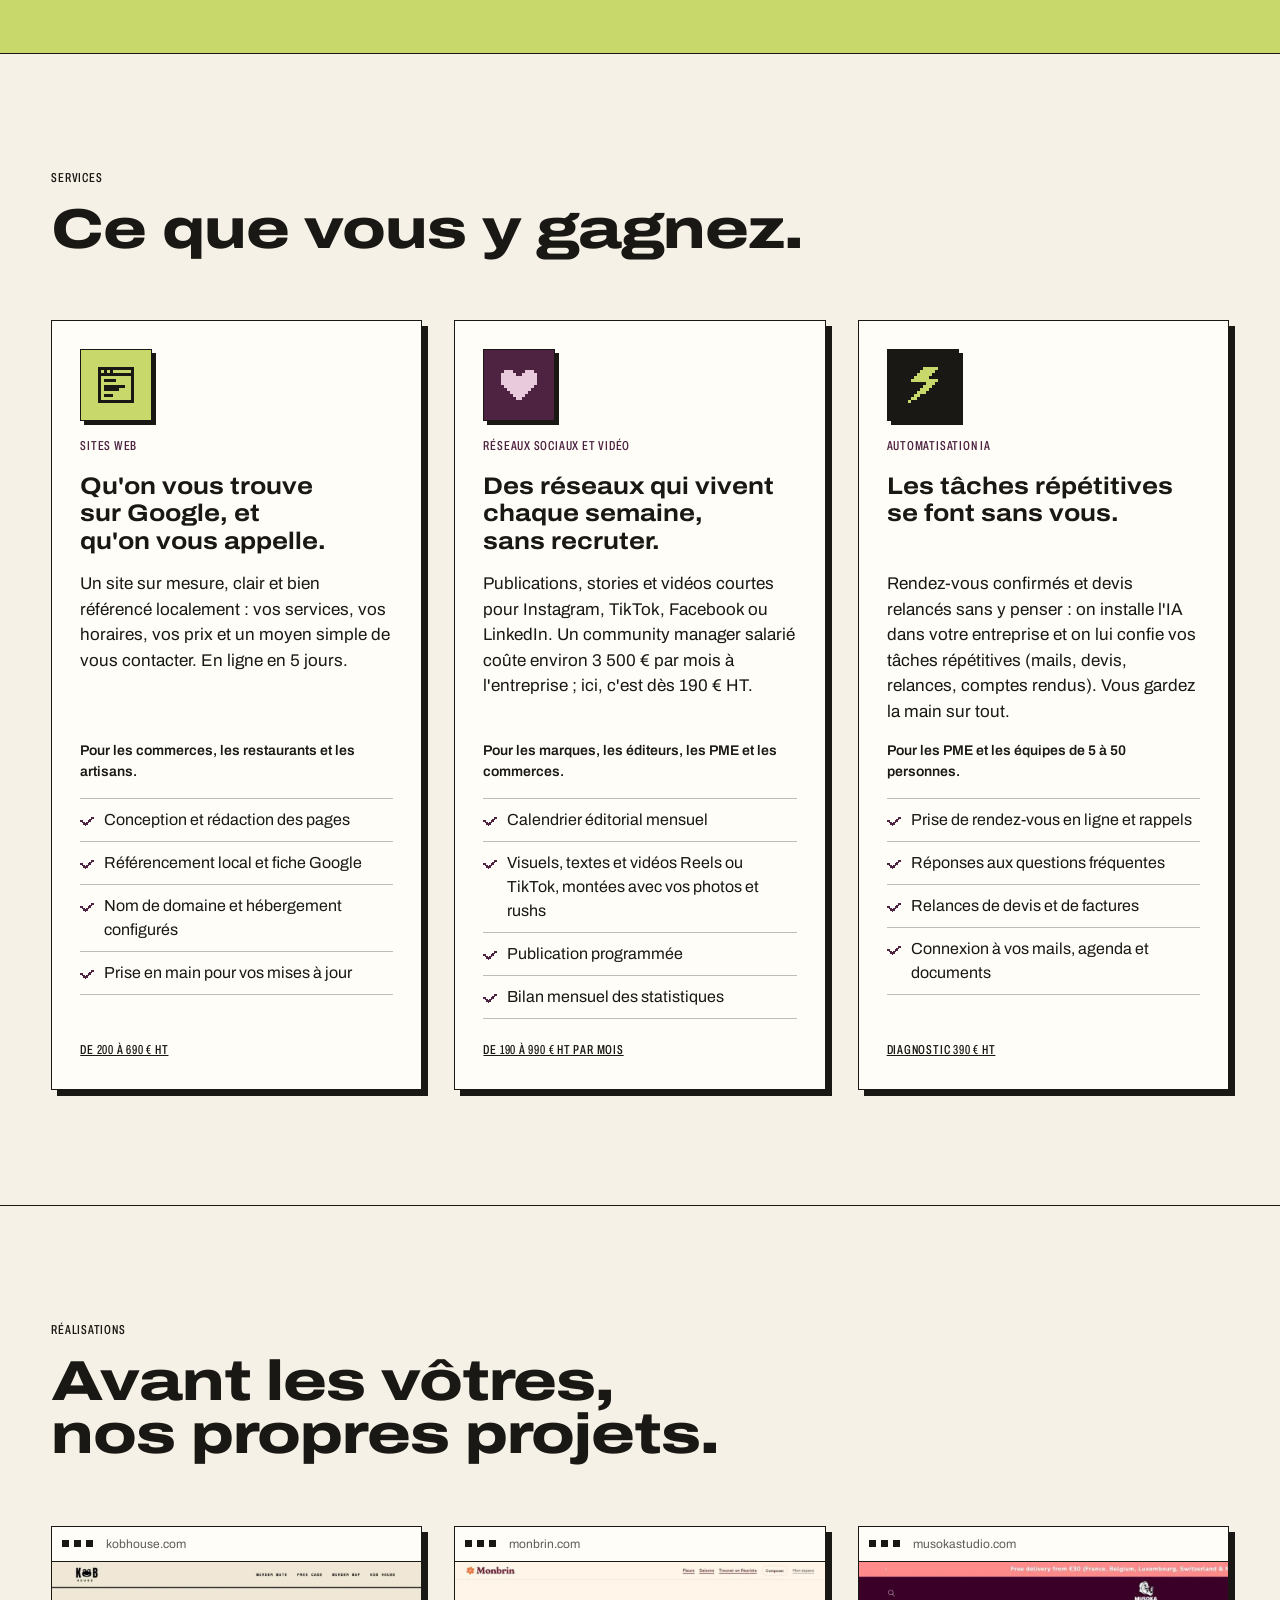
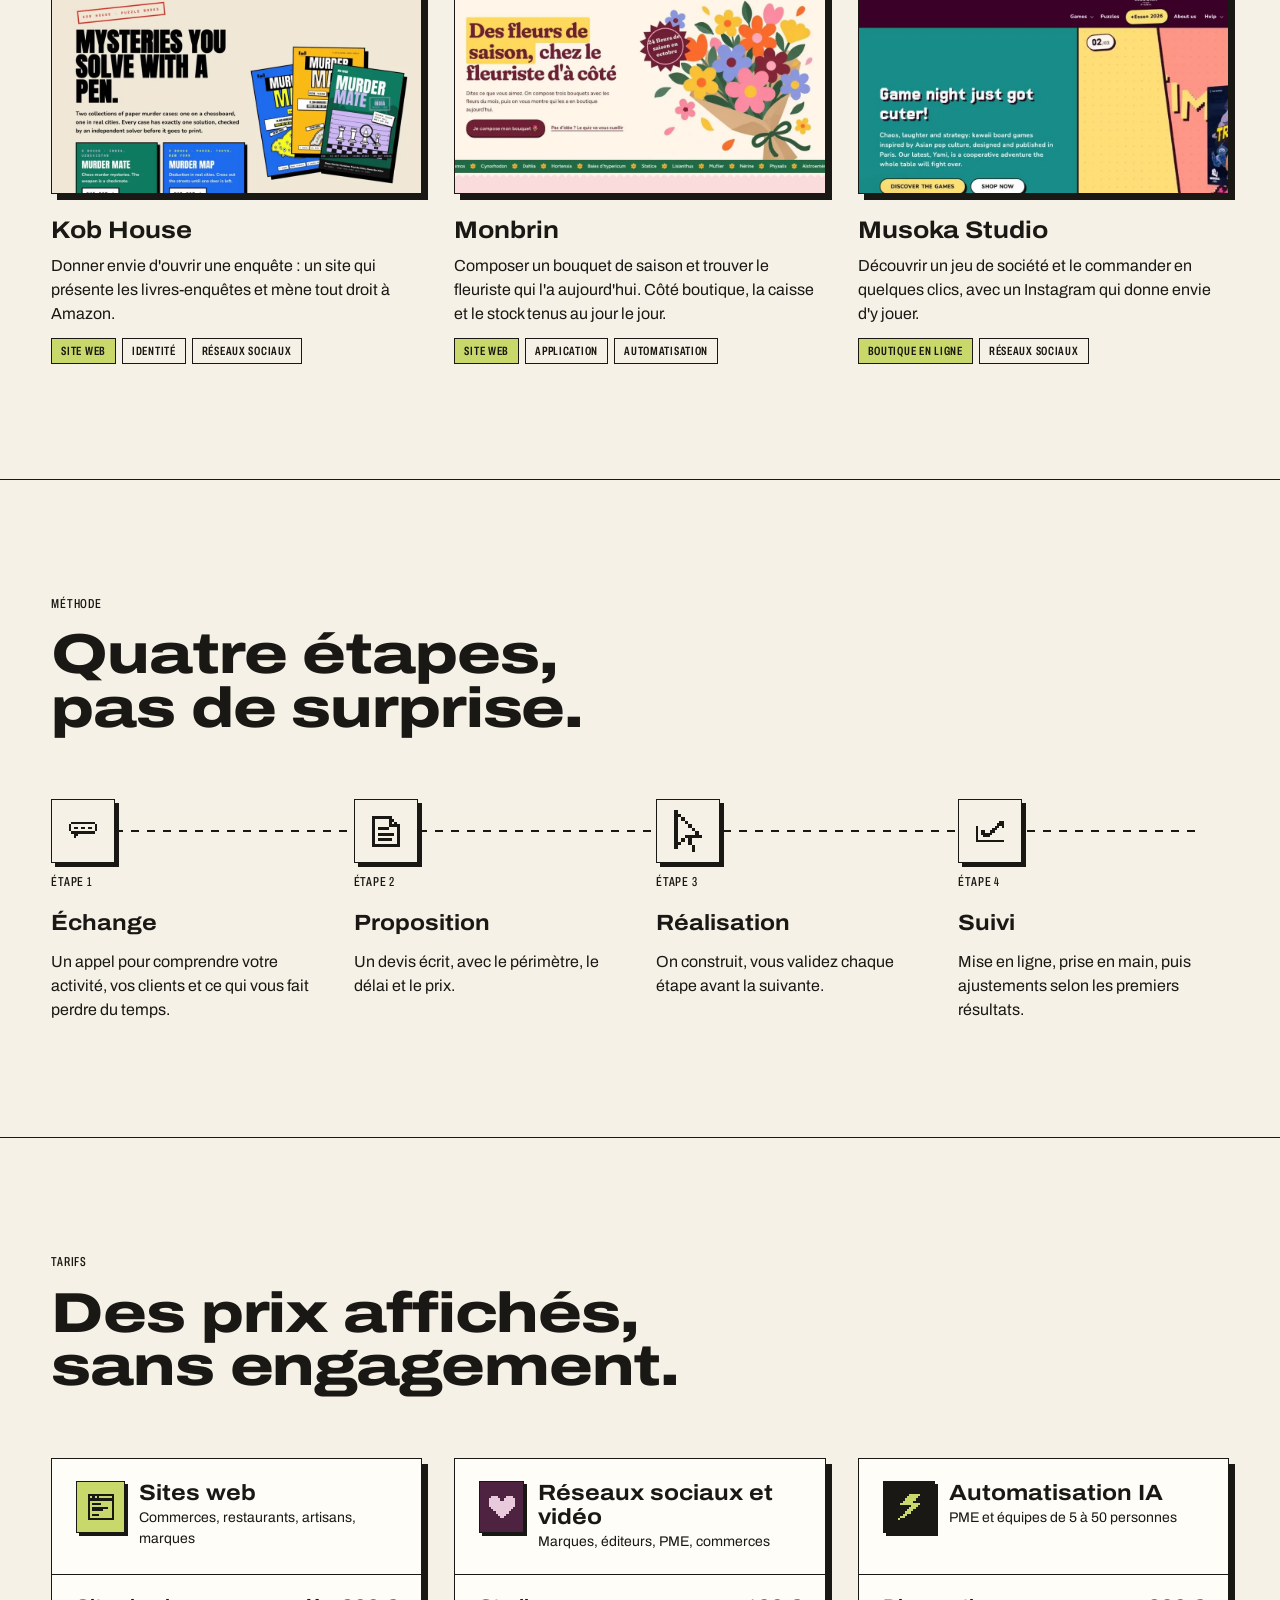
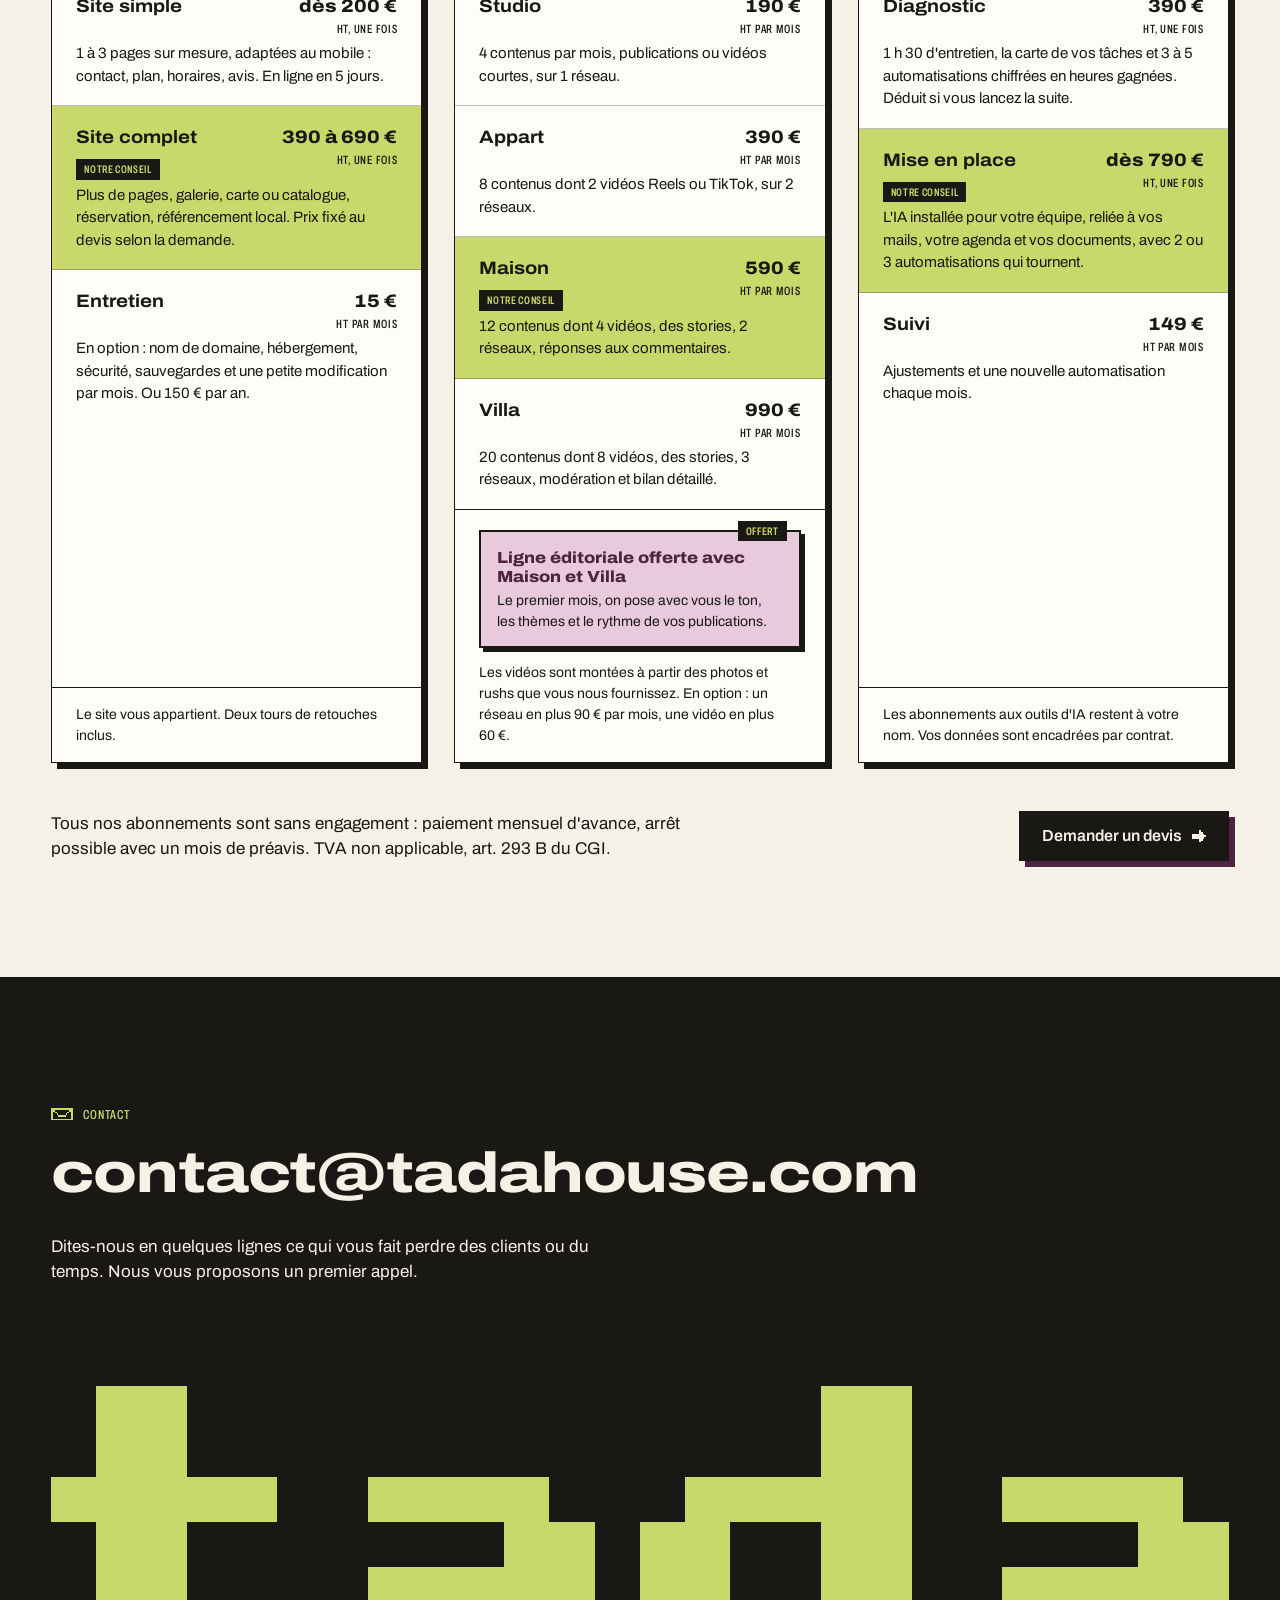
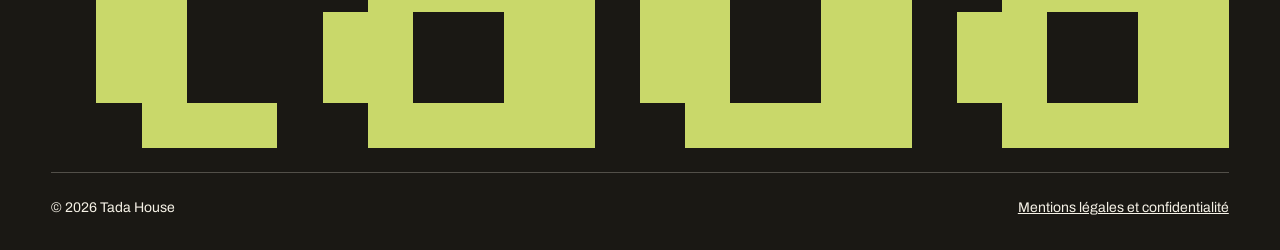
==== commit d3c8683e: "Tarifs : ligne éditoriale offerte avec Maison et Villa, en encadré Co-Authored-By: Claude Opus 5.5 <" ====
--- a/index.html
+++ b/index.html
@@ -7,7 +7,7 @@
 <meta name="description" content="Tada House crée les sites web, gère les réseaux sociaux et automatise la prise de rendez-vous des commerces, artisans et indépendants. Un seul interlocuteur.">
 <link rel="canonical" href="https://tadahouse.com/">
 <link rel="preload" href="/assets/fonts/archivo.woff2" as="font" type="font/woff2" crossorigin>
-<link rel="stylesheet" href="/assets/style.css?v=4">
+<link rel="stylesheet" href="/assets/style.css?v=5">
 <link rel="icon" href="/favicon.svg" type="image/svg+xml">
 <link rel="icon" href="/favicon-32.png" sizes="32x32" type="image/png">
 <link rel="apple-touch-icon" href="/apple-touch-icon.png">
@@ -33,7 +33,7 @@
   "description": "Sites web, réseaux sociaux et automatisation pour les petites entreprises."
 }
 </script>
-<script src="/assets/site.js?v=4" defer></script>
+<script src="/assets/site.js?v=5" defer></script>
 </head>
 <body>
 <a class="lien-evitement" href="#contenu">Aller au contenu</a>
@@ -297,7 +297,7 @@
             <li class="formule formule--phare"><span class="formule__nom">Maison</span><span class="formule__prix">590 €<small>HT par mois</small></span><p class="formule__detail">12 contenus dont 4 vidéos, des stories, 2 réseaux, réponses aux commentaires.</p></li>
             <li class="formule"><span class="formule__nom">Villa</span><span class="formule__prix">990 €<small>HT par mois</small></span><p class="formule__detail">20 contenus dont 8 vidéos, des stories, 3 réseaux, modération et bilan détaillé.</p></li>
           </ul>
-          <p class="grille__pied">Les vidéos sont montées à partir des photos et rushs que vous nous fournissez. En option : un réseau en plus 90 € par mois, une vidéo en plus 60 €. Ligne éditoriale incluse le premier mois.</p>
+          <div class="grille__pied"><p class="offert"><span class="offert__tag">Offert</span><strong>Ligne éditoriale offerte avec Maison et Villa</strong>Le premier mois, on pose avec vous le ton, les thèmes et le rythme de vos publications.</p><p>Les vidéos sont montées à partir des photos et rushs que vous nous fournissez. En option : un réseau en plus 90&nbsp;€ par mois, une vidéo en plus 60&nbsp;€.</p></div>
         </article>
         <article class="grille apparition">
           <div class="grille__tete"><span class="carte__icone carte__icone--noir"><svg class="icone" viewBox="0 0 12 12" width="24" height="24" shape-rendering="crispEdges" aria-hidden="true" focusable="false"><path fill="currentColor" d="M6 0h5v1h-5zM5 1h5v1h-5zM4 2h5v1h-5zM3 3h5v1h-5zM2 4h9v1h-9zM7 5h3v1h-3zM6 6h3v1h-3zM5 7h3v1h-3zM4 8h3v1h-3zM3 9h2v1h-2zM2 10h2v1h-2zM1 11h1v1h-1z"/></svg></span><div><h3>Automatisation IA</h3><p>PME et équipes de 5 à 50 personnes</p></div></div>
--- a/assets/style.css
+++ b/assets/style.css
@@ -503,3 +503,8 @@
 /* Badge « Notre conseil » : toujours d'un seul bloc, sous le nom de la formule */
 .formule--phare .formule__nom::after { display: block; width: max-content; margin: 8px 0 0; white-space: nowrap; vertical-align: 0; }
 .grille__tete { align-items: flex-start; }
+/* Encadré « offert » dans la grille Réseaux sociaux */
+.grille__pied p { margin: 0; }
+.offert { position: relative; margin: 4px 0 14px !important; padding: 16px 16px 14px; background: var(--rose-prune); border: 2px solid var(--noir); box-shadow: 4px 4px 0 var(--noir); font-size: 14px; }
+.offert strong { display: block; margin-bottom: 4px; font-stretch: 112%; font-weight: 800; font-size: 16px; line-height: 1.2; color: var(--prune); }
+.offert__tag { position: absolute; top: -11px; right: 12px; padding: 2px 8px; background: var(--noir); color: var(--pistache); font-stretch: 62%; font-weight: 600; font-size: 11px; letter-spacing: 0.06em; text-transform: uppercase; }
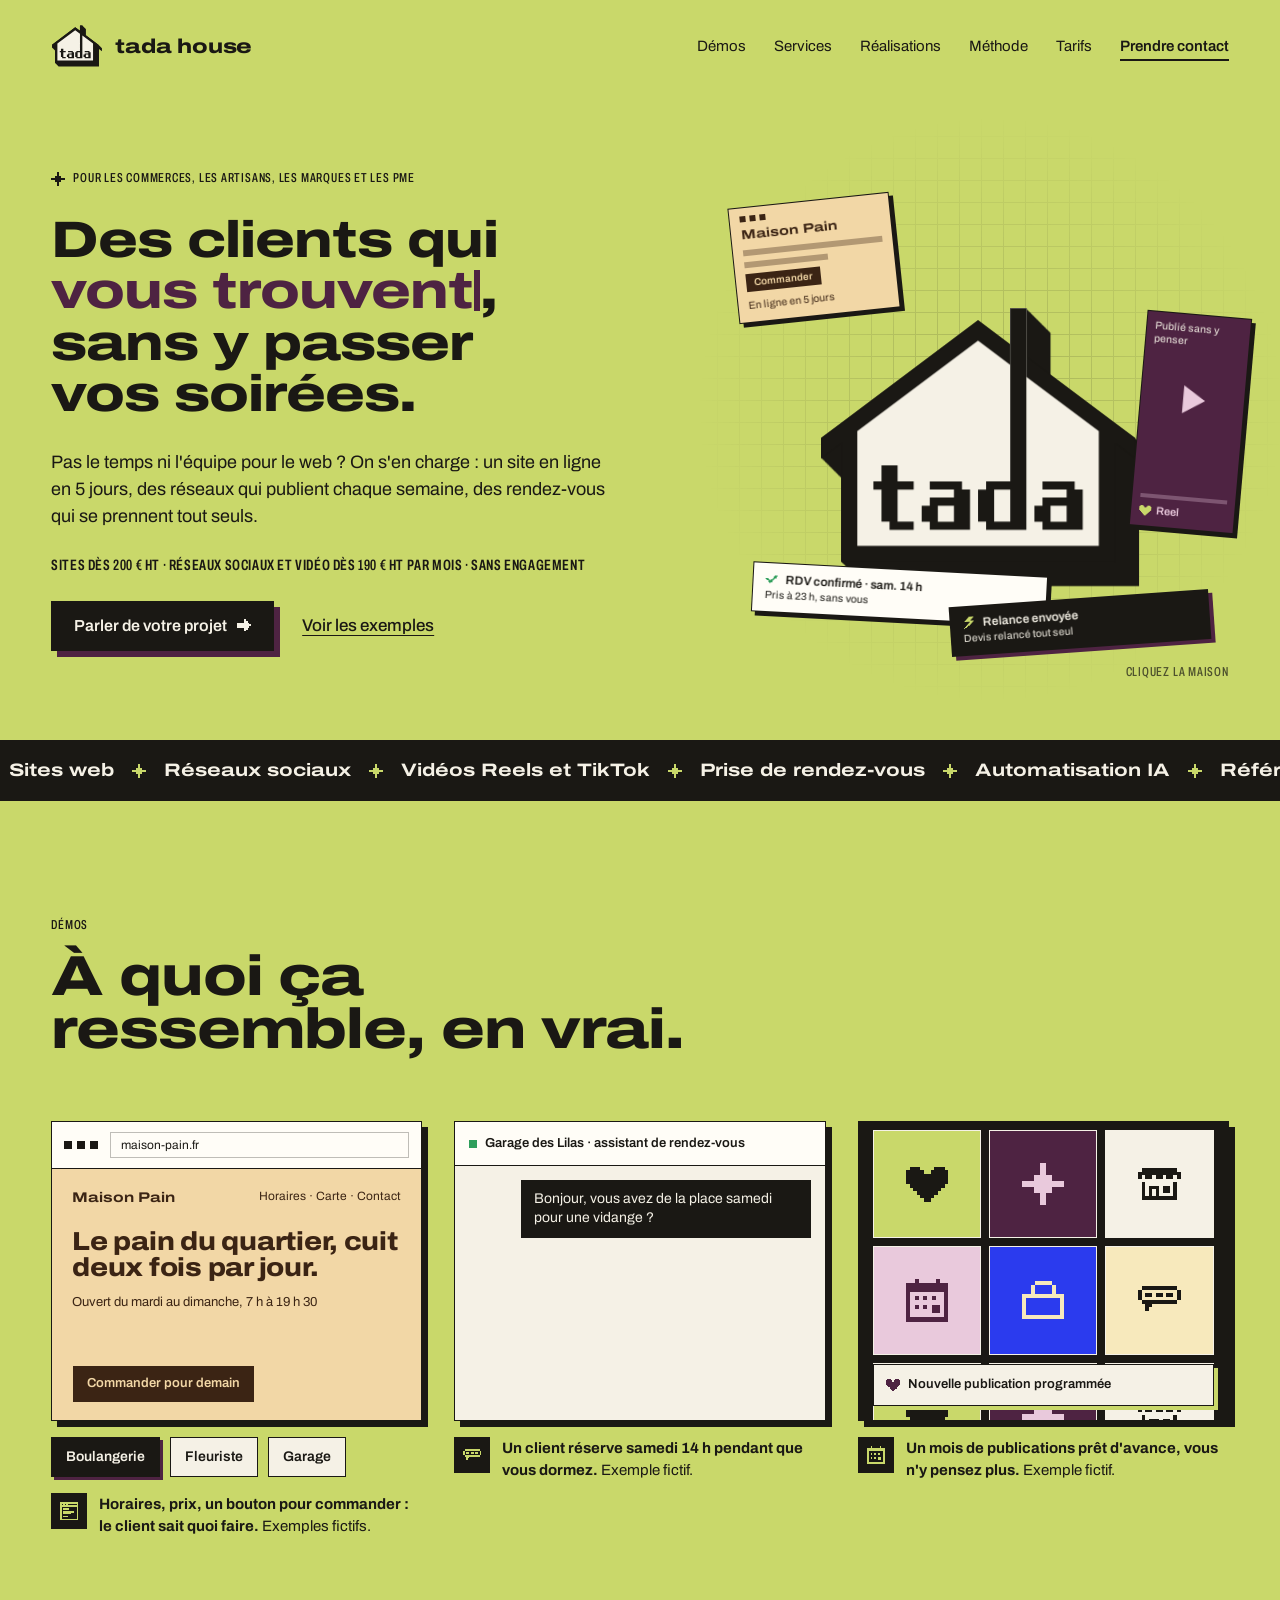
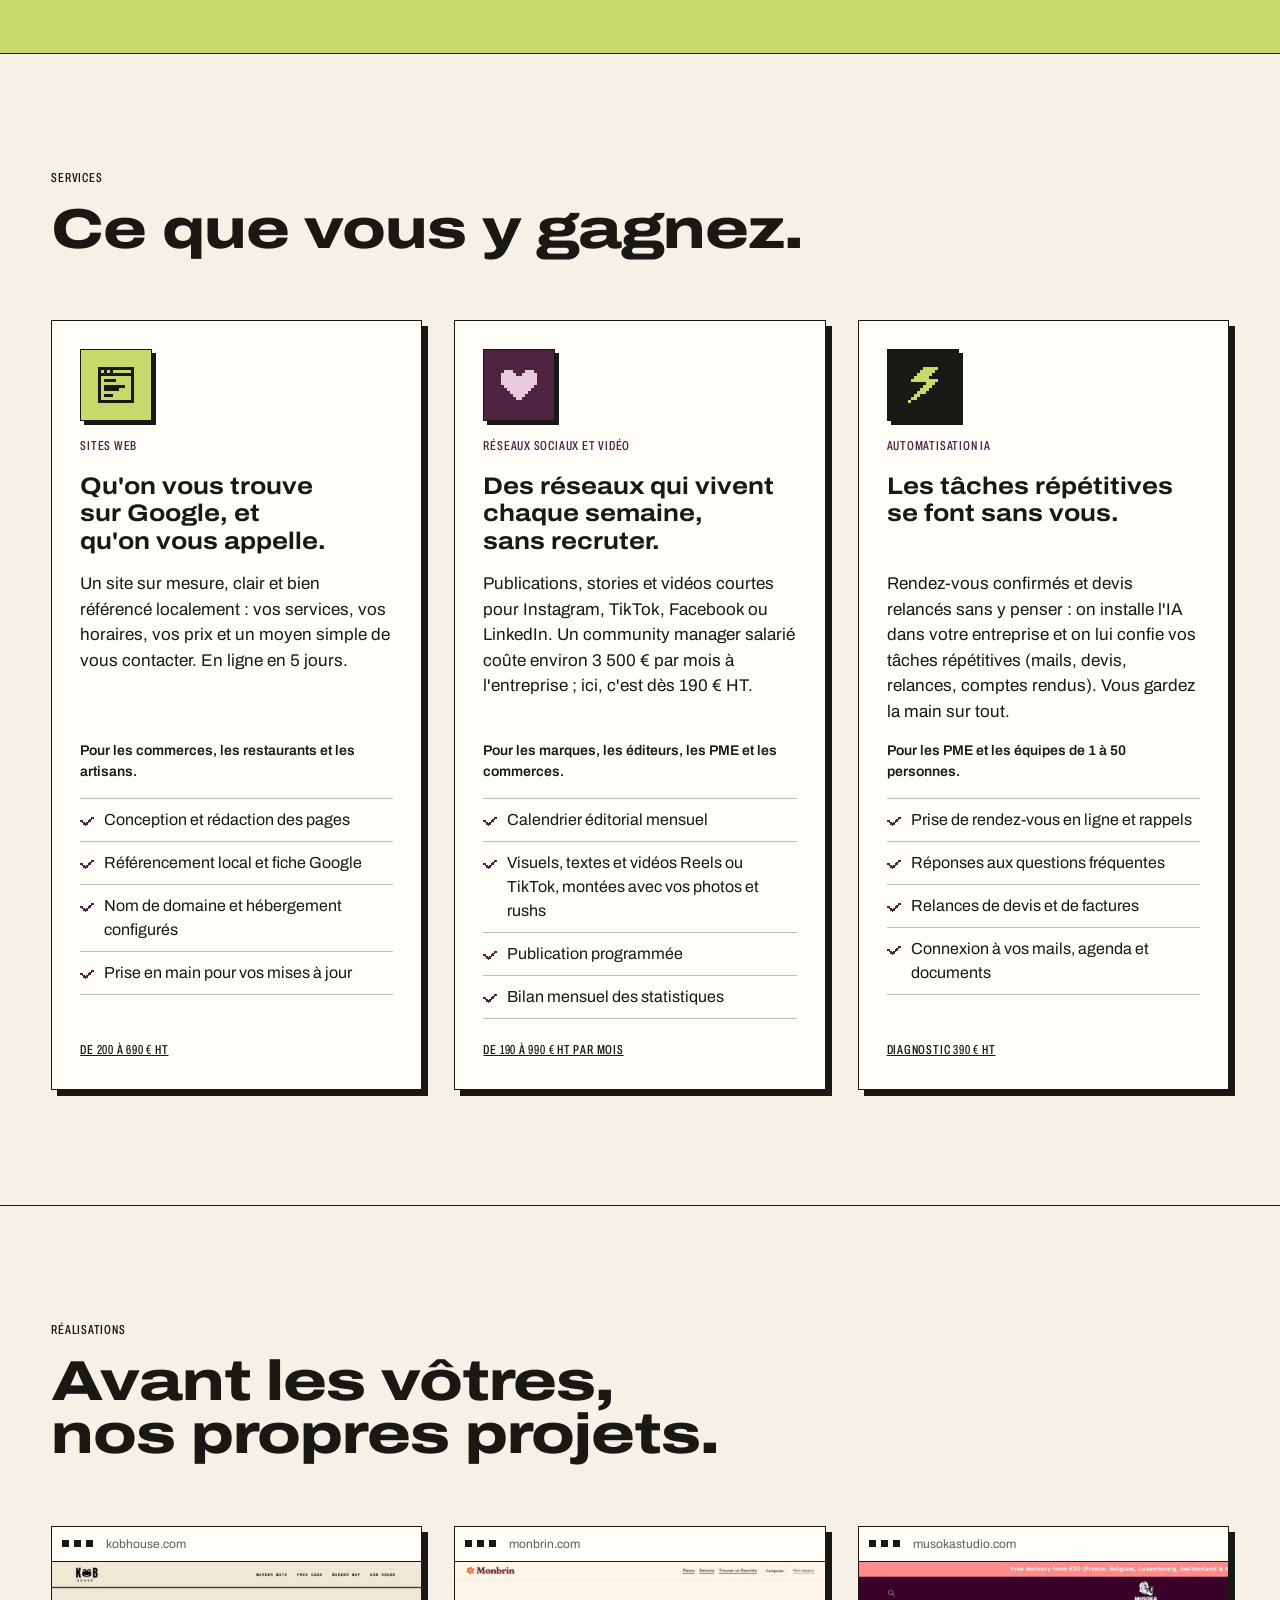
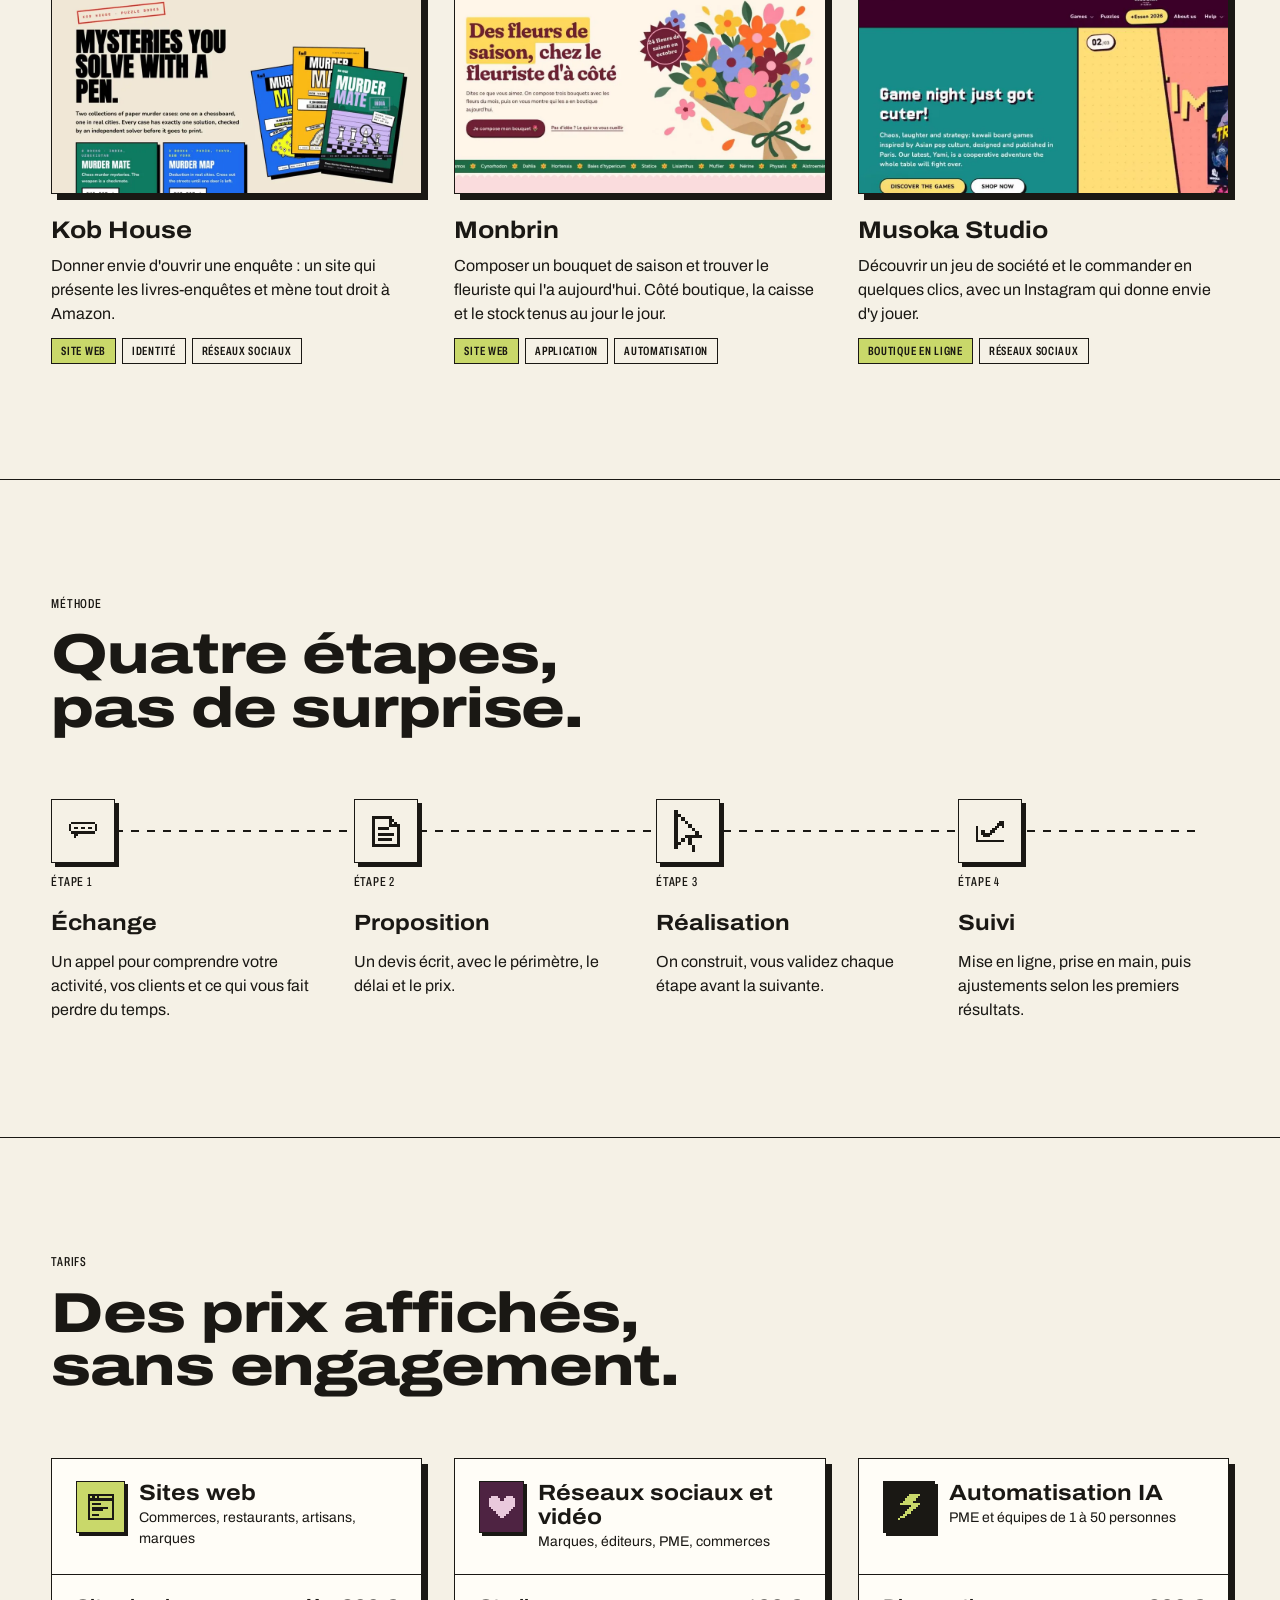
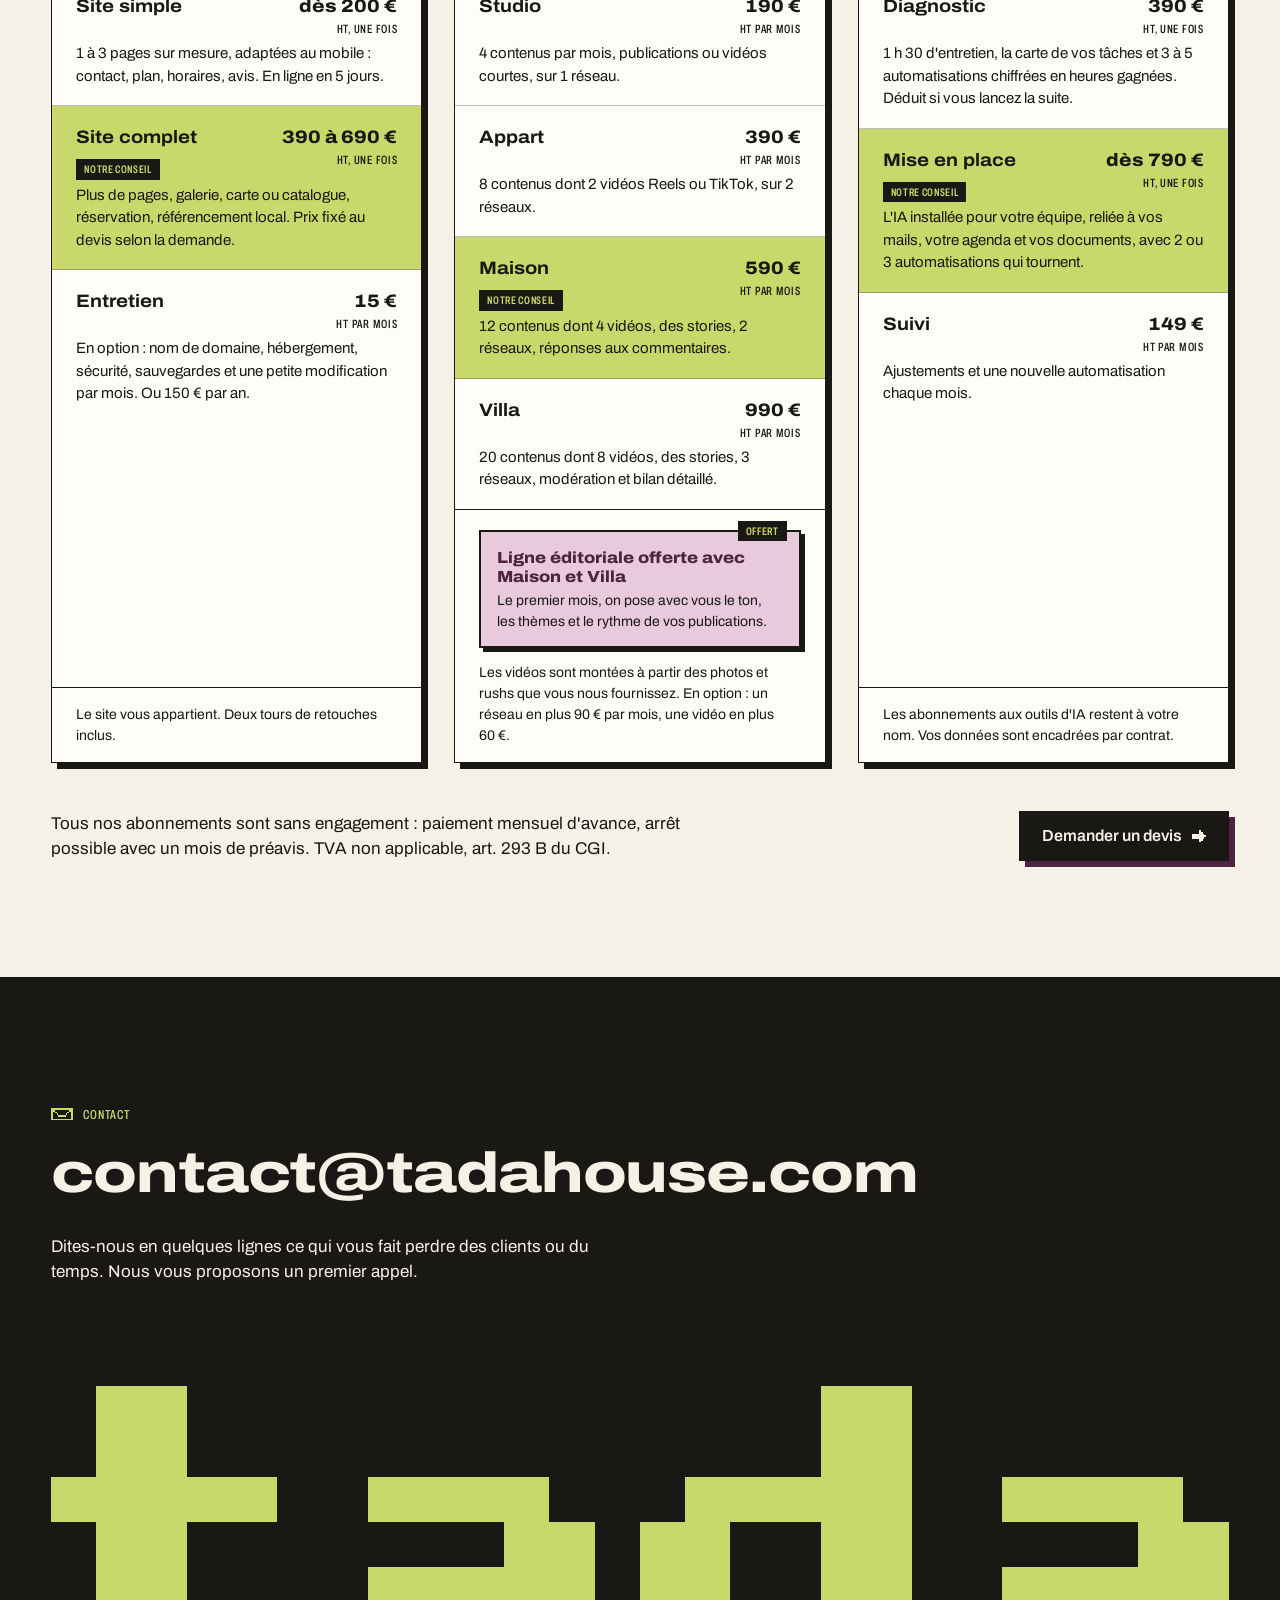
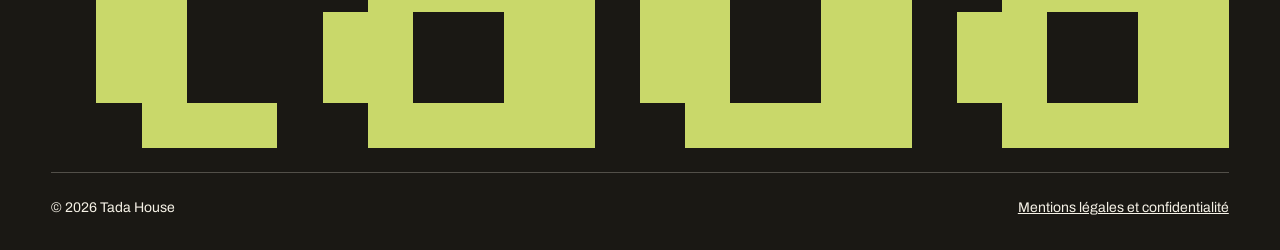
==== commit 7431bfca: "Automatisation IA : équipes de 1 à 50 personnes Co-Authored-By: Claude Opus 5.5 <noreply@anthropic.c" ====
--- a/index.html
+++ b/index.html
@@ -201,7 +201,7 @@
           <span class="legende carte__service">Automatisation IA</span>
           <h3>Les tâches répétitives se font sans vous.</h3>
           <p>Rendez-vous confirmés et devis relancés sans y penser : on installe l'IA dans votre entreprise et on lui confie vos tâches répétitives (mails, devis, relances, comptes rendus). Vous gardez la main sur tout.</p>
-          <p class="carte__pourqui">Pour les PME et les équipes de 5 à 50 personnes.</p>
+          <p class="carte__pourqui">Pour les PME et les équipes de 1 à 50 personnes.</p>
           <ul class="liste-coches">
             <li><svg class="icone" viewBox="0 0 9 6" width="18" height="12" shape-rendering="crispEdges" aria-hidden="true" focusable="false"><path fill="currentColor" d="M7 0h2v1h-2zM6 1h2v1h-2zM0 2h2v1h-2zM5 2h2v1h-2zM1 3h2v1h-2zM4 3h2v1h-2zM2 4h3v1h-3zM3 5h1v1h-1z"/></svg> Prise de rendez-vous en ligne et rappels</li>
             <li><svg class="icone" viewBox="0 0 9 6" width="18" height="12" shape-rendering="crispEdges" aria-hidden="true" focusable="false"><path fill="currentColor" d="M7 0h2v1h-2zM6 1h2v1h-2zM0 2h2v1h-2zM5 2h2v1h-2zM1 3h2v1h-2zM4 3h2v1h-2zM2 4h3v1h-3zM3 5h1v1h-1z"/></svg> Réponses aux questions fréquentes</li>
@@ -300,7 +300,7 @@
           <div class="grille__pied"><p class="offert"><span class="offert__tag">Offert</span><strong>Ligne éditoriale offerte avec Maison et Villa</strong>Le premier mois, on pose avec vous le ton, les thèmes et le rythme de vos publications.</p><p>Les vidéos sont montées à partir des photos et rushs que vous nous fournissez. En option : un réseau en plus 90&nbsp;€ par mois, une vidéo en plus 60&nbsp;€.</p></div>
         </article>
         <article class="grille apparition">
-          <div class="grille__tete"><span class="carte__icone carte__icone--noir"><svg class="icone" viewBox="0 0 12 12" width="24" height="24" shape-rendering="crispEdges" aria-hidden="true" focusable="false"><path fill="currentColor" d="M6 0h5v1h-5zM5 1h5v1h-5zM4 2h5v1h-5zM3 3h5v1h-5zM2 4h9v1h-9zM7 5h3v1h-3zM6 6h3v1h-3zM5 7h3v1h-3zM4 8h3v1h-3zM3 9h2v1h-2zM2 10h2v1h-2zM1 11h1v1h-1z"/></svg></span><div><h3>Automatisation IA</h3><p>PME et équipes de 5 à 50 personnes</p></div></div>
+          <div class="grille__tete"><span class="carte__icone carte__icone--noir"><svg class="icone" viewBox="0 0 12 12" width="24" height="24" shape-rendering="crispEdges" aria-hidden="true" focusable="false"><path fill="currentColor" d="M6 0h5v1h-5zM5 1h5v1h-5zM4 2h5v1h-5zM3 3h5v1h-5zM2 4h9v1h-9zM7 5h3v1h-3zM6 6h3v1h-3zM5 7h3v1h-3zM4 8h3v1h-3zM3 9h2v1h-2zM2 10h2v1h-2zM1 11h1v1h-1z"/></svg></span><div><h3>Automatisation IA</h3><p>PME et équipes de 1 à 50 personnes</p></div></div>
           <ul class="formules">
             <li class="formule"><span class="formule__nom">Diagnostic</span><span class="formule__prix">390 €<small>HT, une fois</small></span><p class="formule__detail">1 h 30 d'entretien, la carte de vos tâches et 3 à 5 automatisations chiffrées en heures gagnées. Déduit si vous lancez la suite.</p></li>
             <li class="formule formule--phare"><span class="formule__nom">Mise en place</span><span class="formule__prix">dès 790 €<small>HT, une fois</small></span><p class="formule__detail">L'IA installée pour votre équipe, reliée à vos mails, votre agenda et vos documents, avec 2 ou 3 automatisations qui tournent.</p></li>
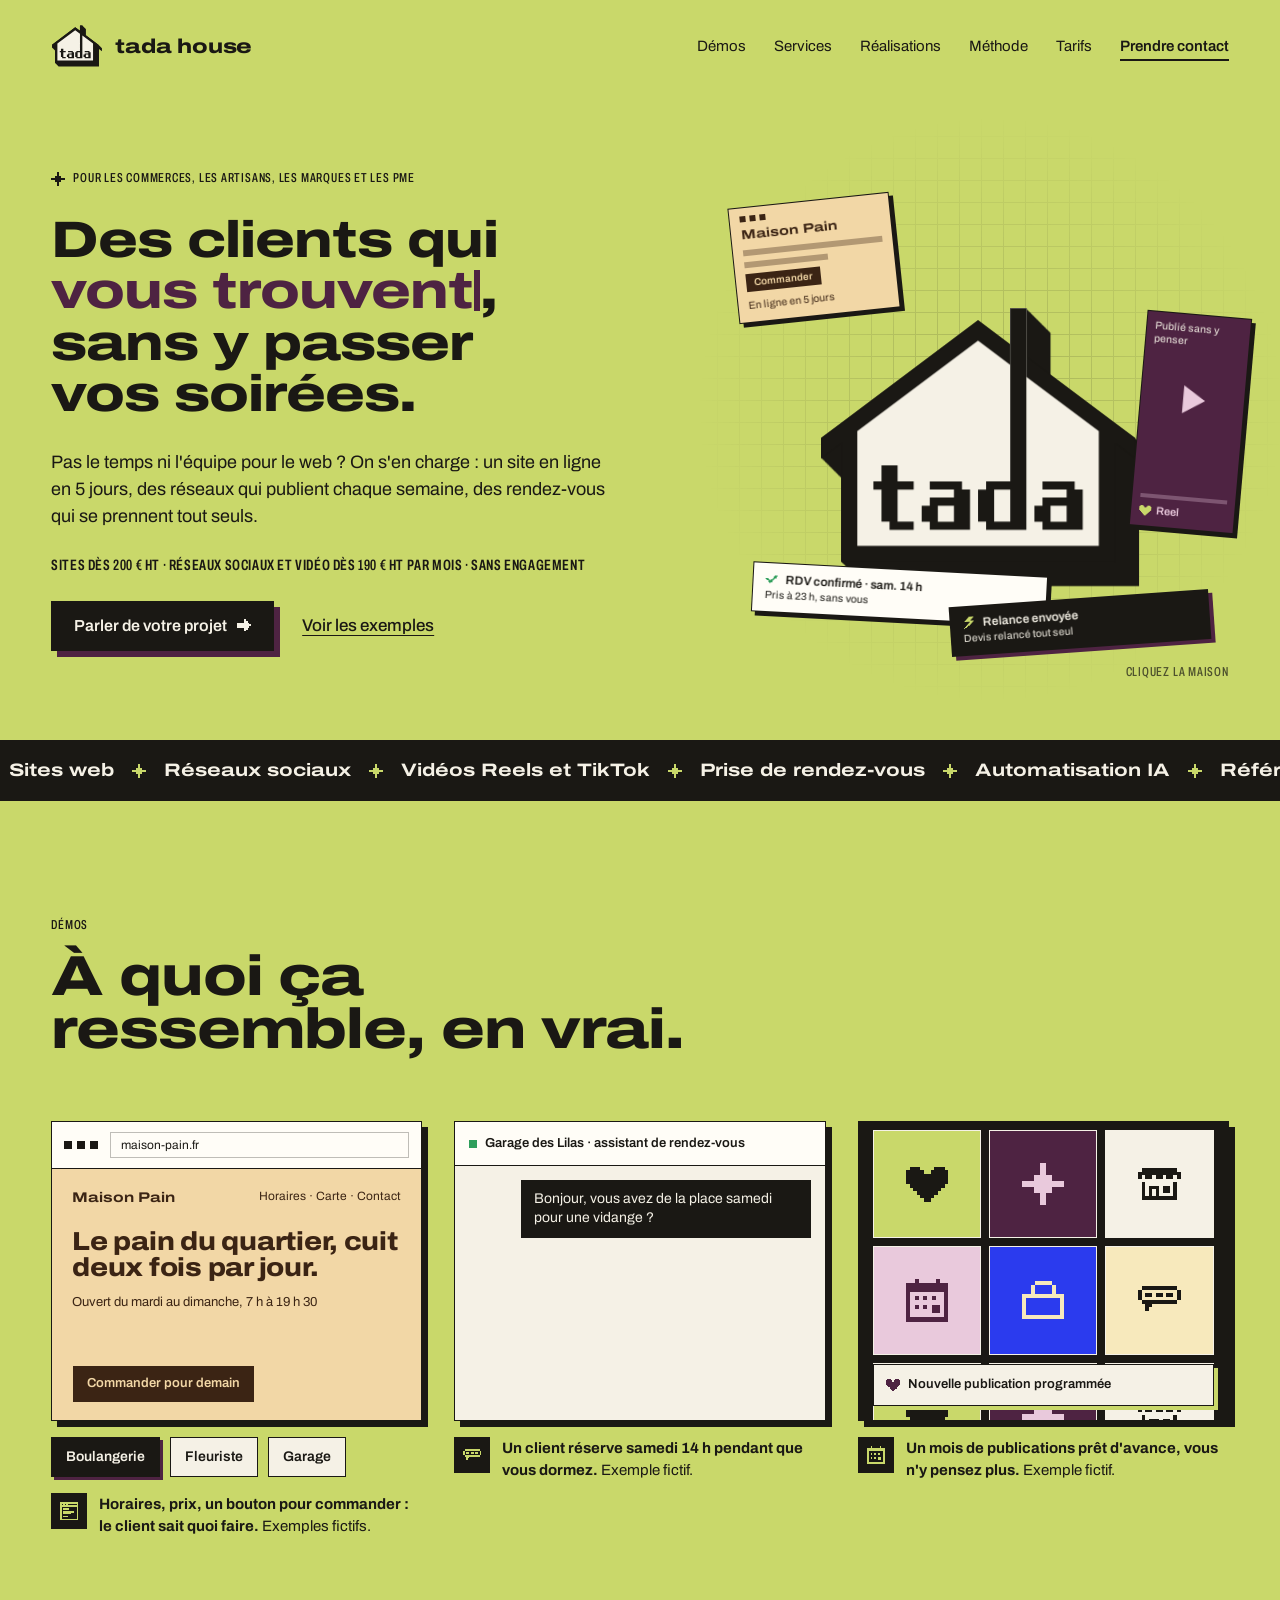
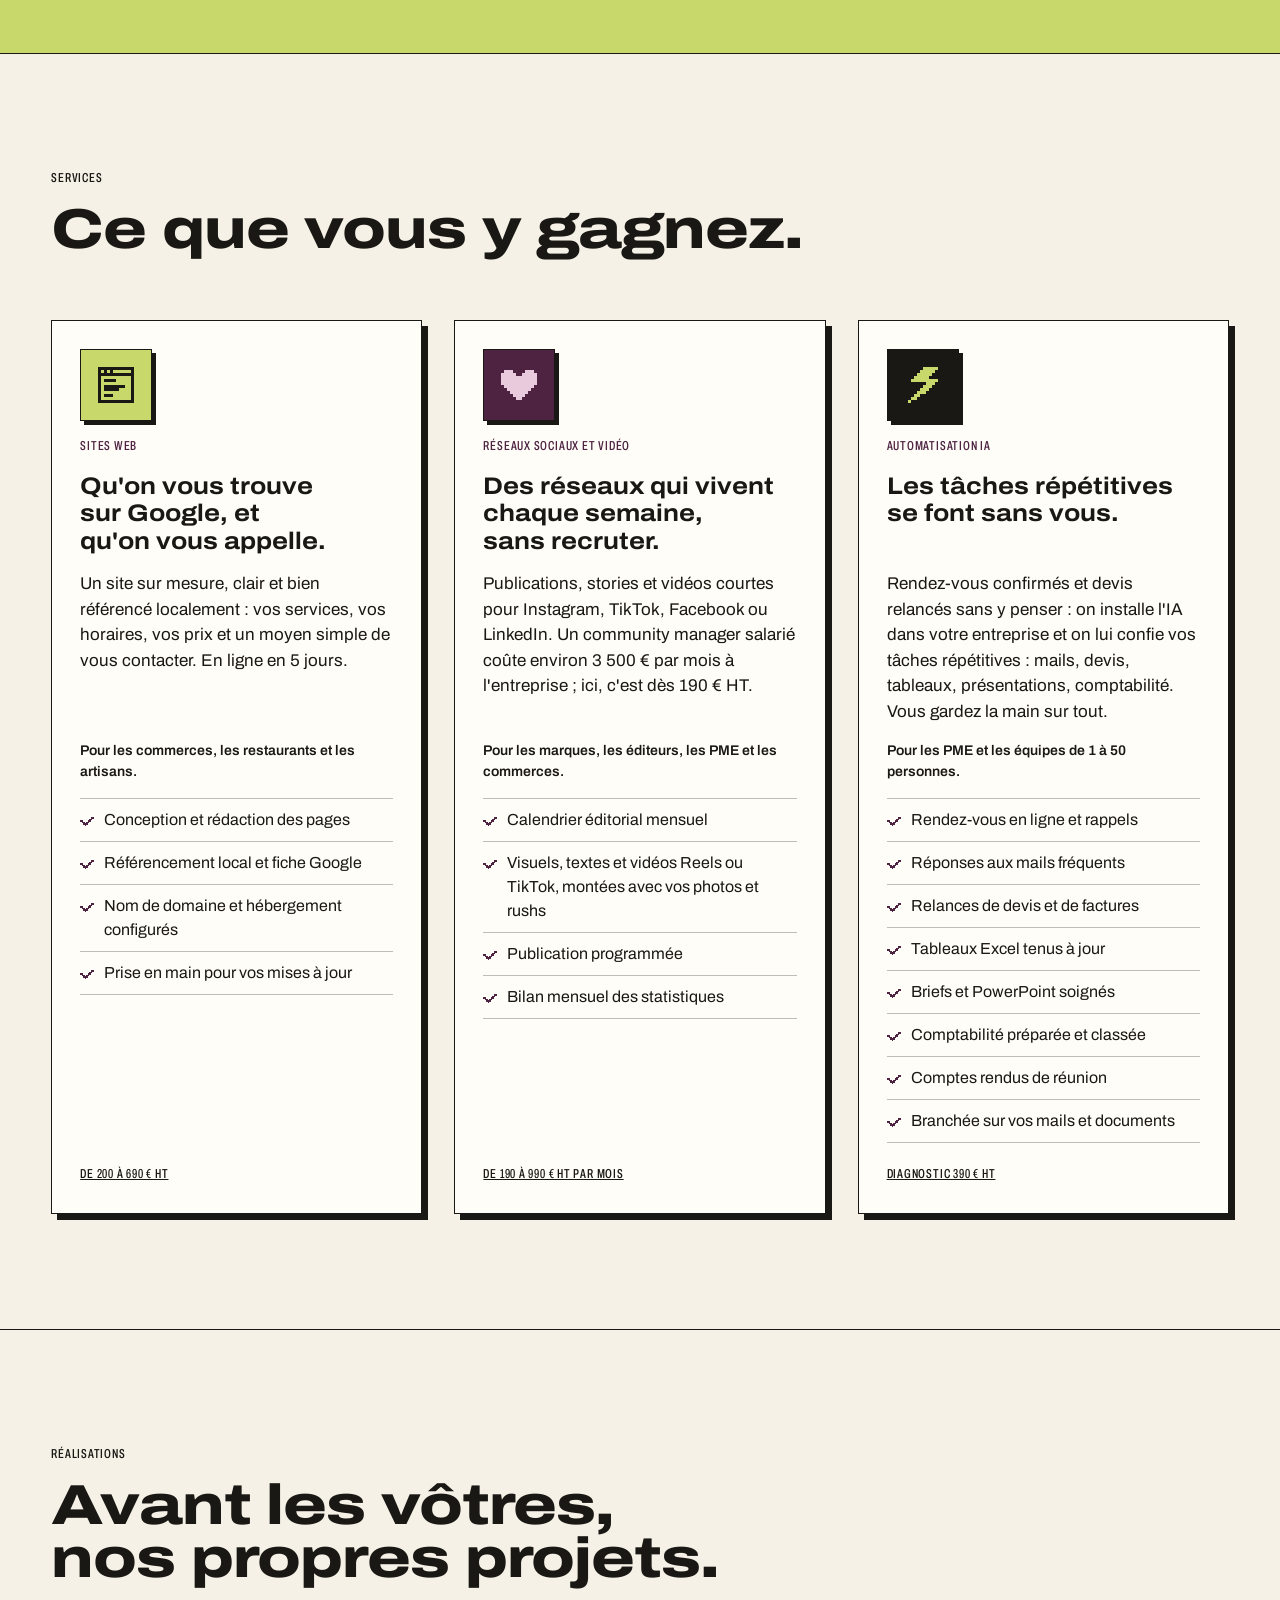
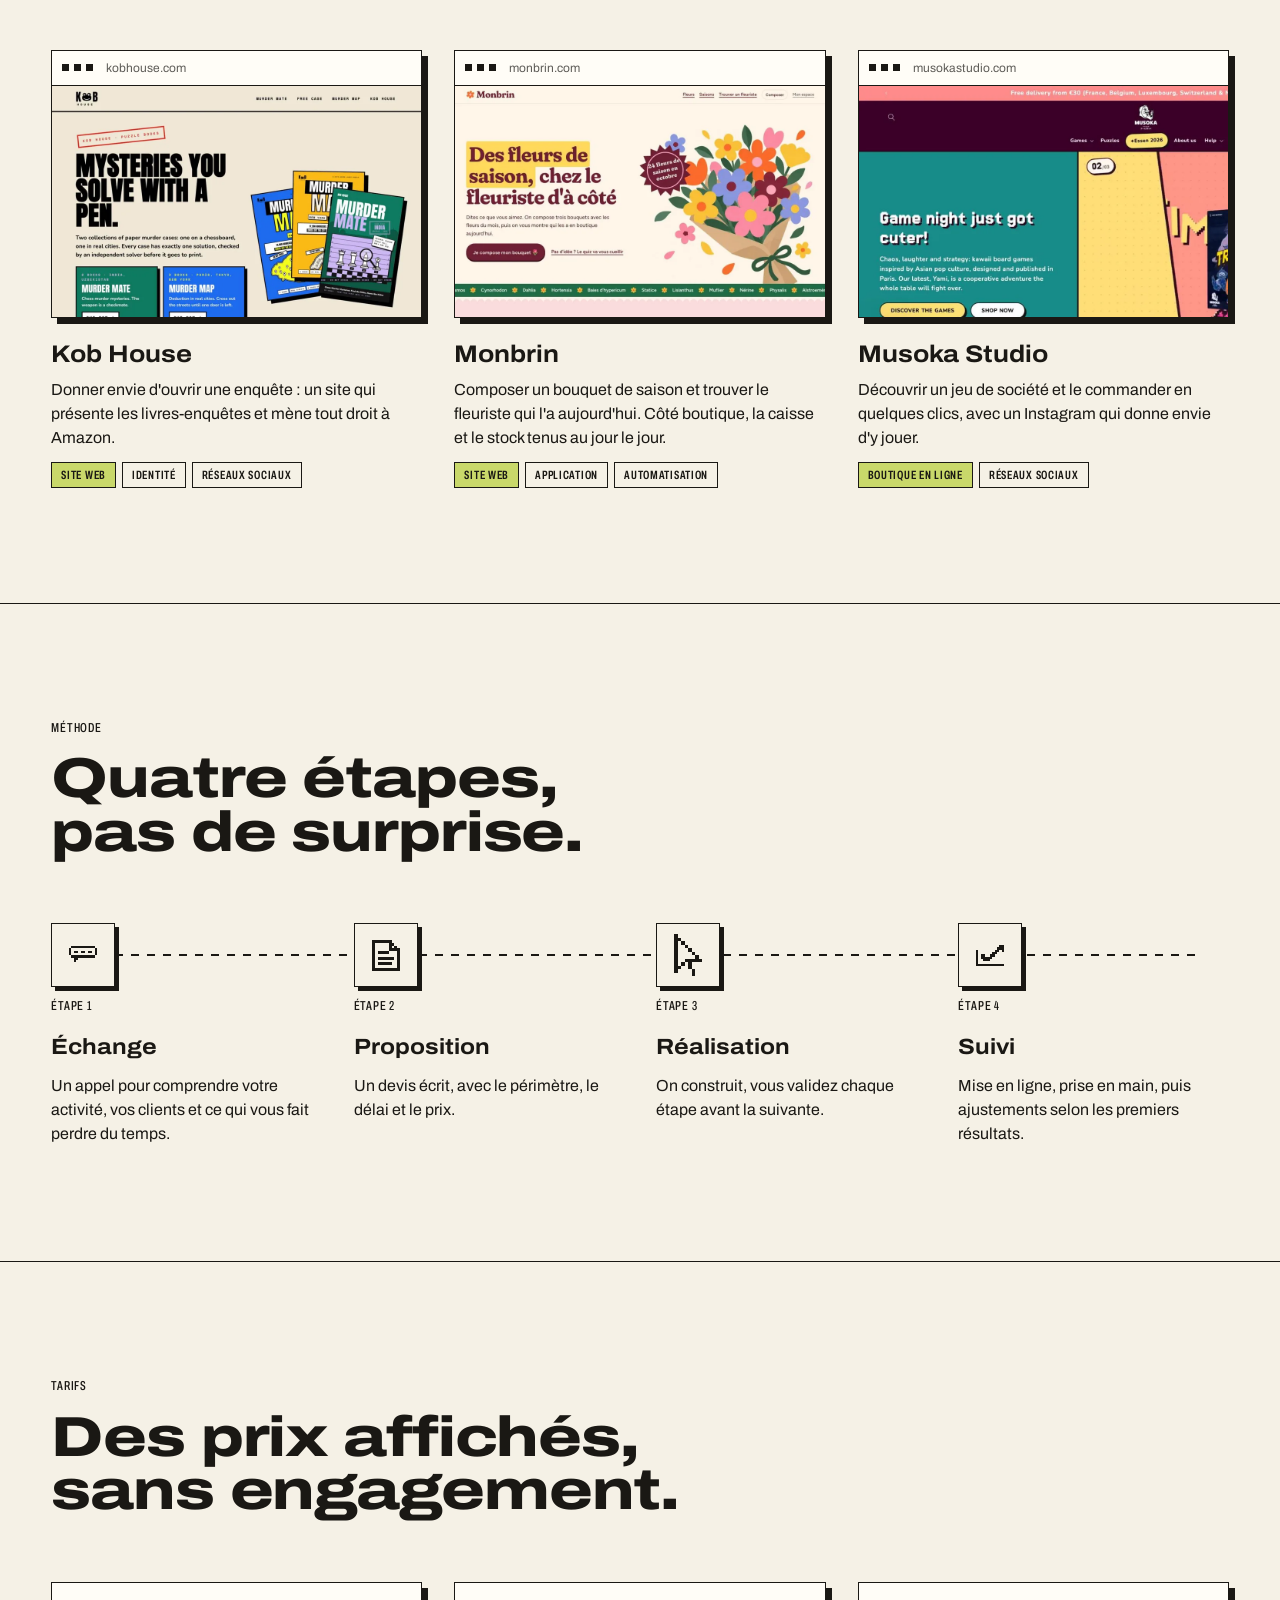
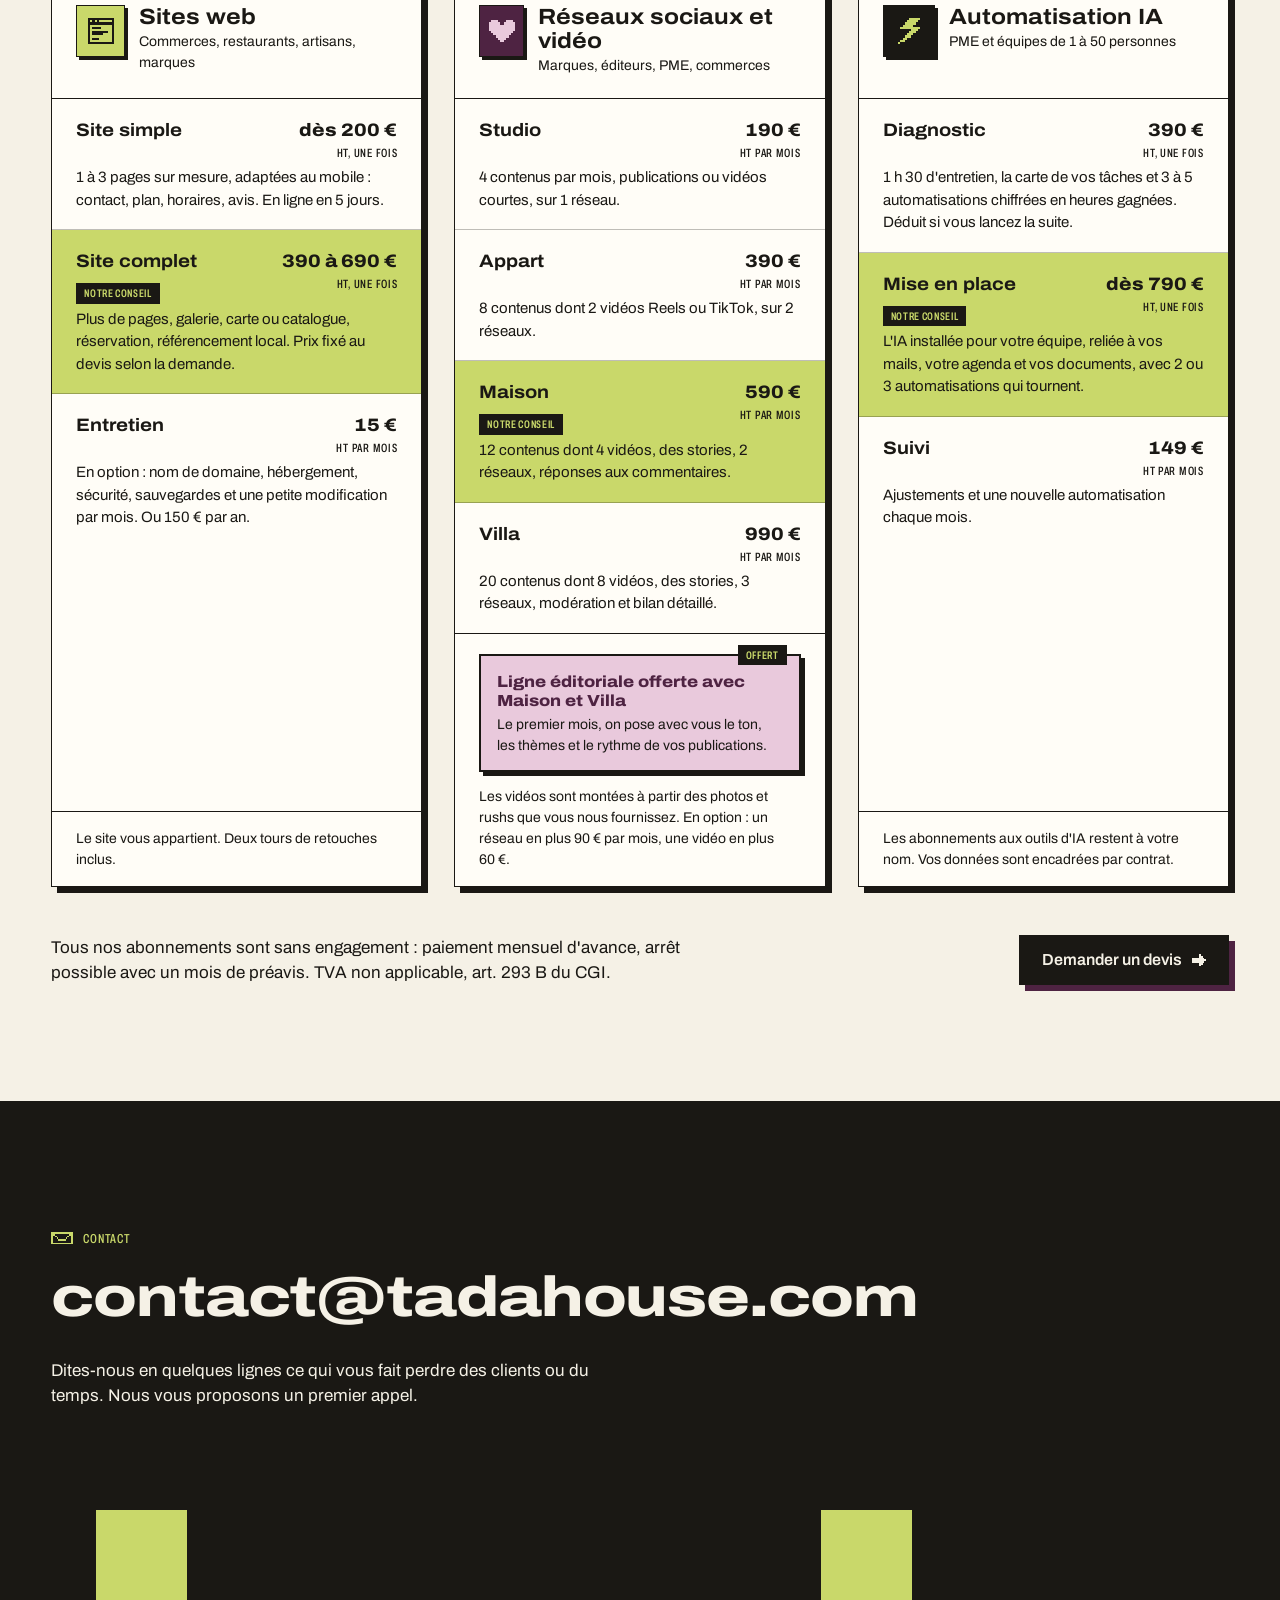
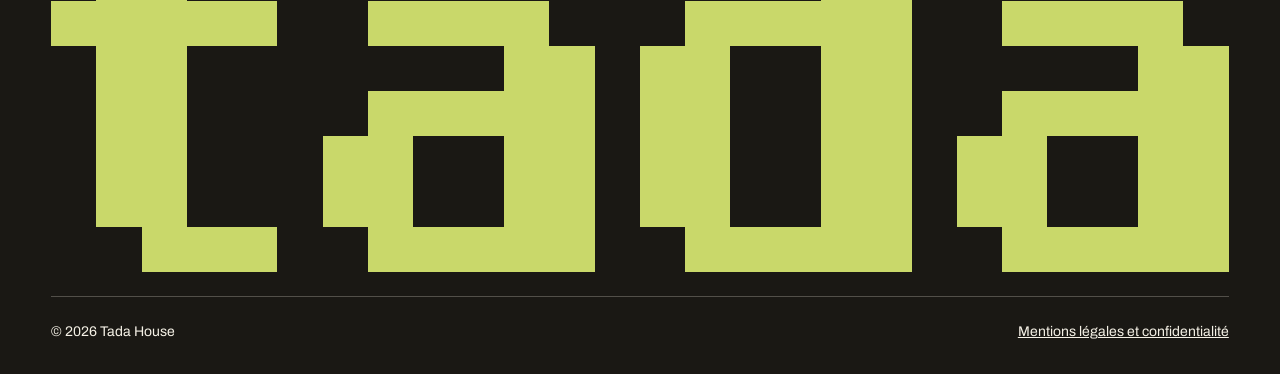
==== commit 8159fa40: "Automatisation IA : 8 exemples concrets (Excel, PowerPoint, comptabilité...) Co-Authored-By: Claude " ====
--- a/index.html
+++ b/index.html
@@ -200,13 +200,17 @@
           <span class="carte__icone carte__icone--noir"><svg class="icone" viewBox="0 0 12 12" width="24" height="24" shape-rendering="crispEdges" aria-hidden="true" focusable="false"><path fill="currentColor" d="M6 0h5v1h-5zM5 1h5v1h-5zM4 2h5v1h-5zM3 3h5v1h-5zM2 4h9v1h-9zM7 5h3v1h-3zM6 6h3v1h-3zM5 7h3v1h-3zM4 8h3v1h-3zM3 9h2v1h-2zM2 10h2v1h-2zM1 11h1v1h-1z"/></svg></span>
           <span class="legende carte__service">Automatisation IA</span>
           <h3>Les tâches répétitives se font sans vous.</h3>
-          <p>Rendez-vous confirmés et devis relancés sans y penser : on installe l'IA dans votre entreprise et on lui confie vos tâches répétitives (mails, devis, relances, comptes rendus). Vous gardez la main sur tout.</p>
+          <p>Rendez-vous confirmés et devis relancés sans y penser : on installe l'IA dans votre entreprise et on lui confie vos tâches répétitives : mails, devis, tableaux, présentations, comptabilité. Vous gardez la main sur tout.</p>
           <p class="carte__pourqui">Pour les PME et les équipes de 1 à 50 personnes.</p>
           <ul class="liste-coches">
-            <li><svg class="icone" viewBox="0 0 9 6" width="18" height="12" shape-rendering="crispEdges" aria-hidden="true" focusable="false"><path fill="currentColor" d="M7 0h2v1h-2zM6 1h2v1h-2zM0 2h2v1h-2zM5 2h2v1h-2zM1 3h2v1h-2zM4 3h2v1h-2zM2 4h3v1h-3zM3 5h1v1h-1z"/></svg> Prise de rendez-vous en ligne et rappels</li>
-            <li><svg class="icone" viewBox="0 0 9 6" width="18" height="12" shape-rendering="crispEdges" aria-hidden="true" focusable="false"><path fill="currentColor" d="M7 0h2v1h-2zM6 1h2v1h-2zM0 2h2v1h-2zM5 2h2v1h-2zM1 3h2v1h-2zM4 3h2v1h-2zM2 4h3v1h-3zM3 5h1v1h-1z"/></svg> Réponses aux questions fréquentes</li>
+            <li><svg class="icone" viewBox="0 0 9 6" width="18" height="12" shape-rendering="crispEdges" aria-hidden="true" focusable="false"><path fill="currentColor" d="M7 0h2v1h-2zM6 1h2v1h-2zM0 2h2v1h-2zM5 2h2v1h-2zM1 3h2v1h-2zM4 3h2v1h-2zM2 4h3v1h-3zM3 5h1v1h-1z"/></svg> Rendez-vous en ligne et rappels</li>
+            <li><svg class="icone" viewBox="0 0 9 6" width="18" height="12" shape-rendering="crispEdges" aria-hidden="true" focusable="false"><path fill="currentColor" d="M7 0h2v1h-2zM6 1h2v1h-2zM0 2h2v1h-2zM5 2h2v1h-2zM1 3h2v1h-2zM4 3h2v1h-2zM2 4h3v1h-3zM3 5h1v1h-1z"/></svg> Réponses aux mails fréquents</li>
             <li><svg class="icone" viewBox="0 0 9 6" width="18" height="12" shape-rendering="crispEdges" aria-hidden="true" focusable="false"><path fill="currentColor" d="M7 0h2v1h-2zM6 1h2v1h-2zM0 2h2v1h-2zM5 2h2v1h-2zM1 3h2v1h-2zM4 3h2v1h-2zM2 4h3v1h-3zM3 5h1v1h-1z"/></svg> Relances de devis et de factures</li>
-            <li><svg class="icone" viewBox="0 0 9 6" width="18" height="12" shape-rendering="crispEdges" aria-hidden="true" focusable="false"><path fill="currentColor" d="M7 0h2v1h-2zM6 1h2v1h-2zM0 2h2v1h-2zM5 2h2v1h-2zM1 3h2v1h-2zM4 3h2v1h-2zM2 4h3v1h-3zM3 5h1v1h-1z"/></svg> Connexion à vos mails, agenda et documents</li>
+            <li><svg class="icone" viewBox="0 0 9 6" width="18" height="12" shape-rendering="crispEdges" aria-hidden="true" focusable="false"><path fill="currentColor" d="M7 0h2v1h-2zM6 1h2v1h-2zM0 2h2v1h-2zM5 2h2v1h-2zM1 3h2v1h-2zM4 3h2v1h-2zM2 4h3v1h-3zM3 5h1v1h-1z"/></svg> Tableaux Excel tenus à jour</li>
+            <li><svg class="icone" viewBox="0 0 9 6" width="18" height="12" shape-rendering="crispEdges" aria-hidden="true" focusable="false"><path fill="currentColor" d="M7 0h2v1h-2zM6 1h2v1h-2zM0 2h2v1h-2zM5 2h2v1h-2zM1 3h2v1h-2zM4 3h2v1h-2zM2 4h3v1h-3zM3 5h1v1h-1z"/></svg> Briefs et PowerPoint soignés</li>
+            <li><svg class="icone" viewBox="0 0 9 6" width="18" height="12" shape-rendering="crispEdges" aria-hidden="true" focusable="false"><path fill="currentColor" d="M7 0h2v1h-2zM6 1h2v1h-2zM0 2h2v1h-2zM5 2h2v1h-2zM1 3h2v1h-2zM4 3h2v1h-2zM2 4h3v1h-3zM3 5h1v1h-1z"/></svg> Comptabilité préparée et classée</li>
+            <li><svg class="icone" viewBox="0 0 9 6" width="18" height="12" shape-rendering="crispEdges" aria-hidden="true" focusable="false"><path fill="currentColor" d="M7 0h2v1h-2zM6 1h2v1h-2zM0 2h2v1h-2zM5 2h2v1h-2zM1 3h2v1h-2zM4 3h2v1h-2zM2 4h3v1h-3zM3 5h1v1h-1z"/></svg> Comptes rendus de réunion</li>
+            <li><svg class="icone" viewBox="0 0 9 6" width="18" height="12" shape-rendering="crispEdges" aria-hidden="true" focusable="false"><path fill="currentColor" d="M7 0h2v1h-2zM6 1h2v1h-2zM0 2h2v1h-2zM5 2h2v1h-2zM1 3h2v1h-2zM4 3h2v1h-2zM2 4h3v1h-3zM3 5h1v1h-1z"/></svg> Branchée sur vos mails et documents</li>
           </ul>
           <a class="legende carte__tarif" href="#tarifs">Diagnostic 390 € HT</a>
         </article>
